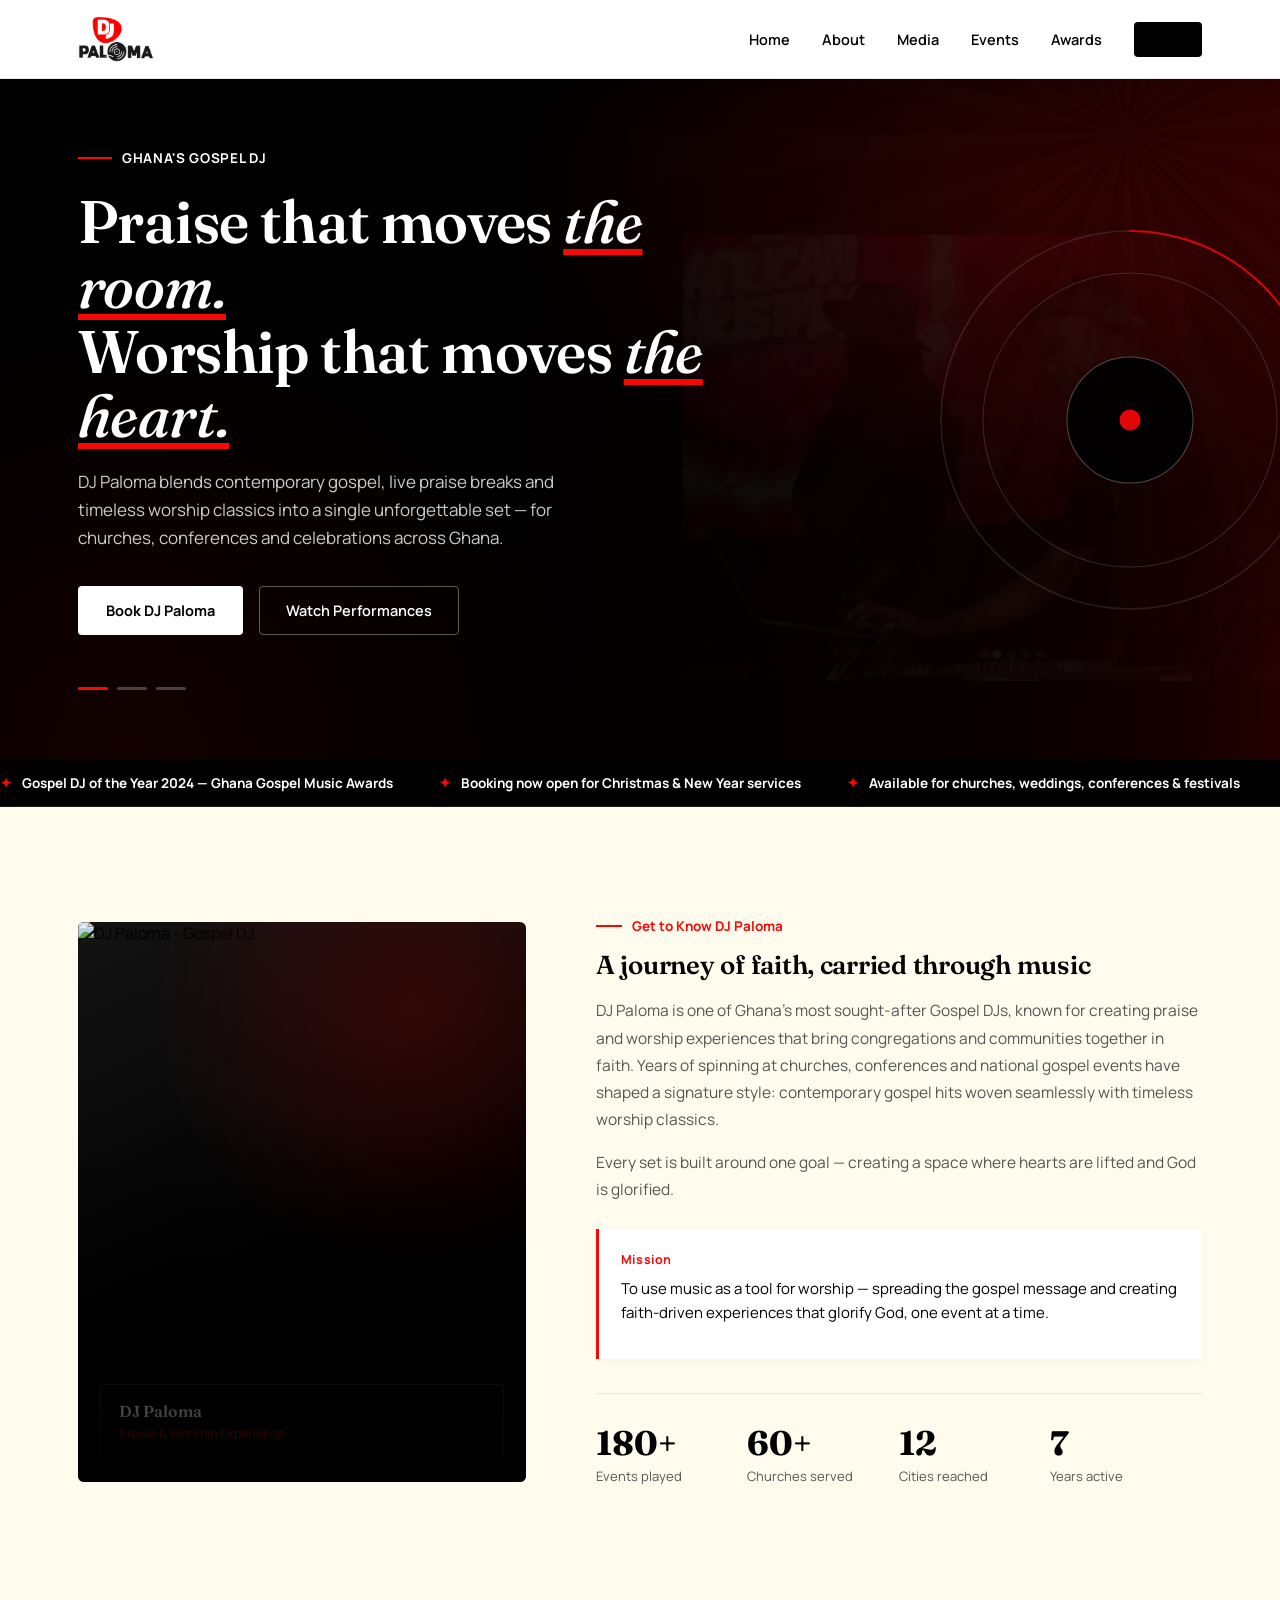
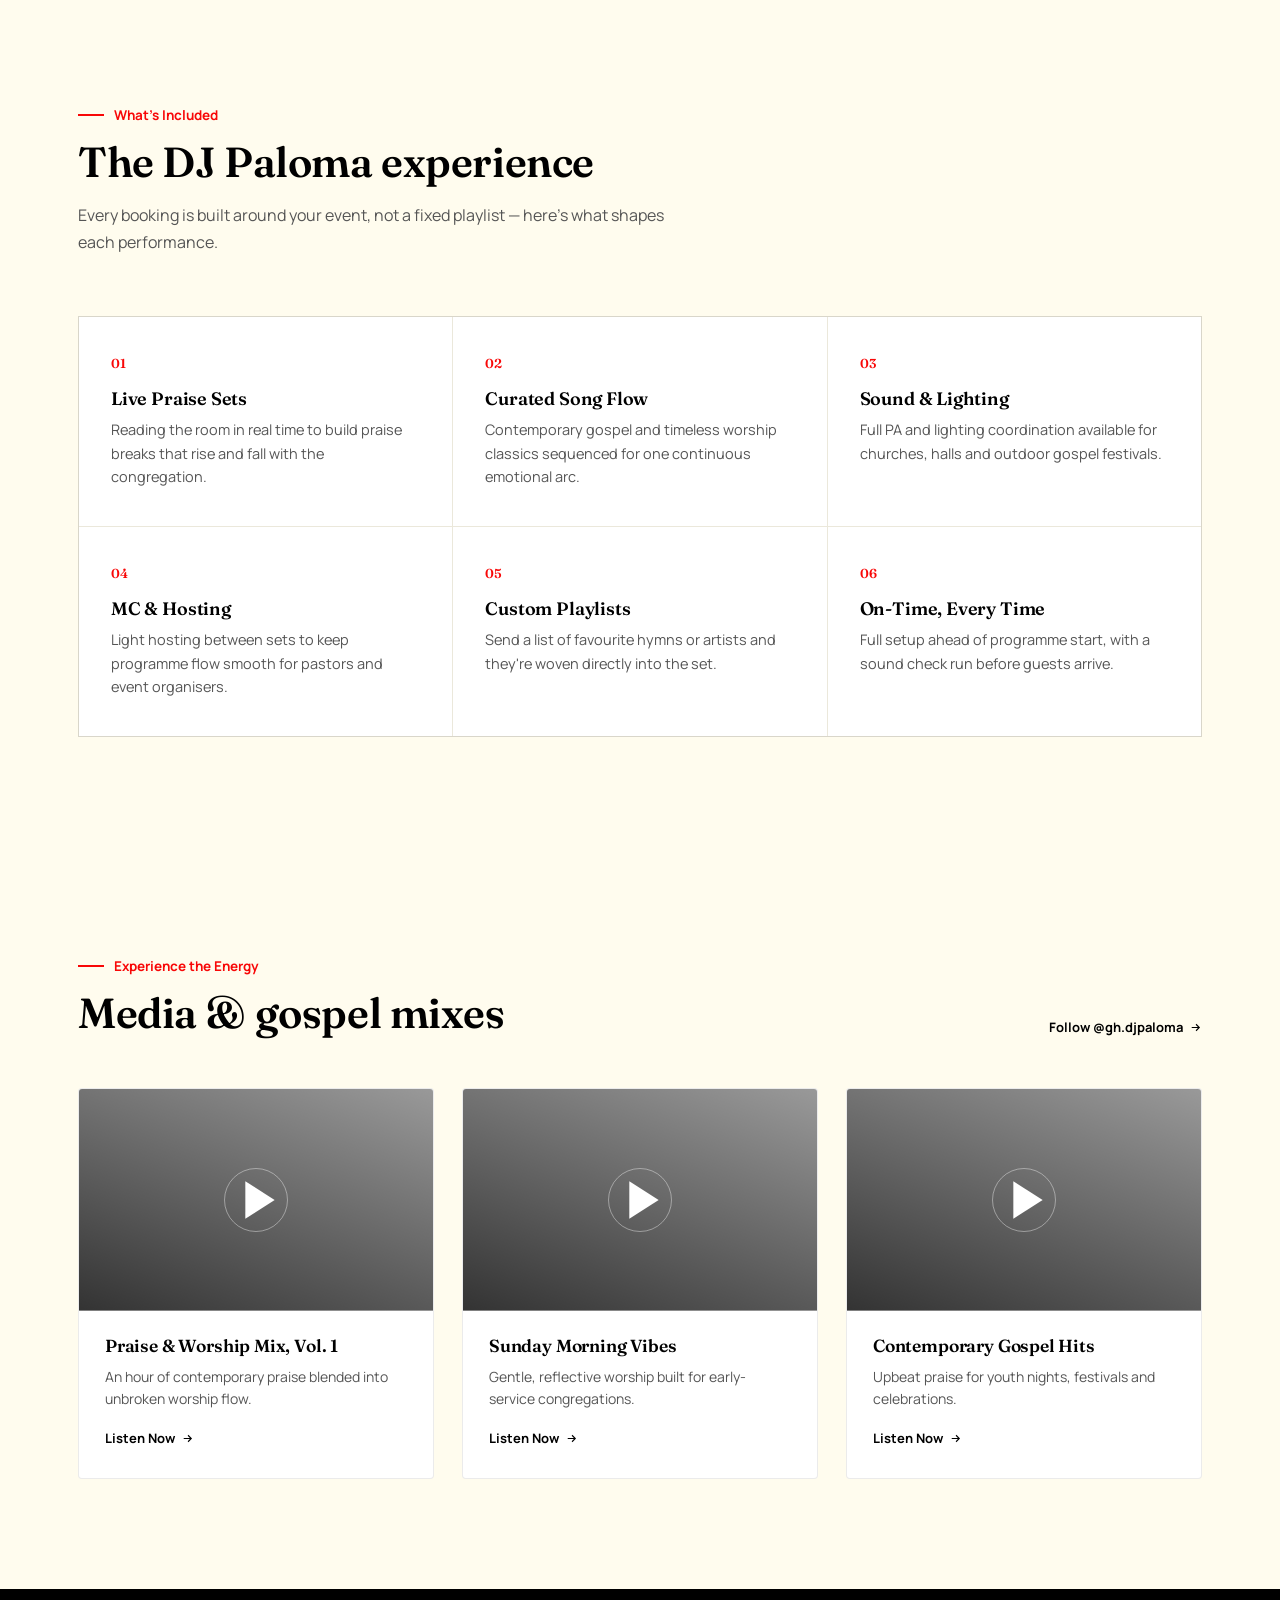
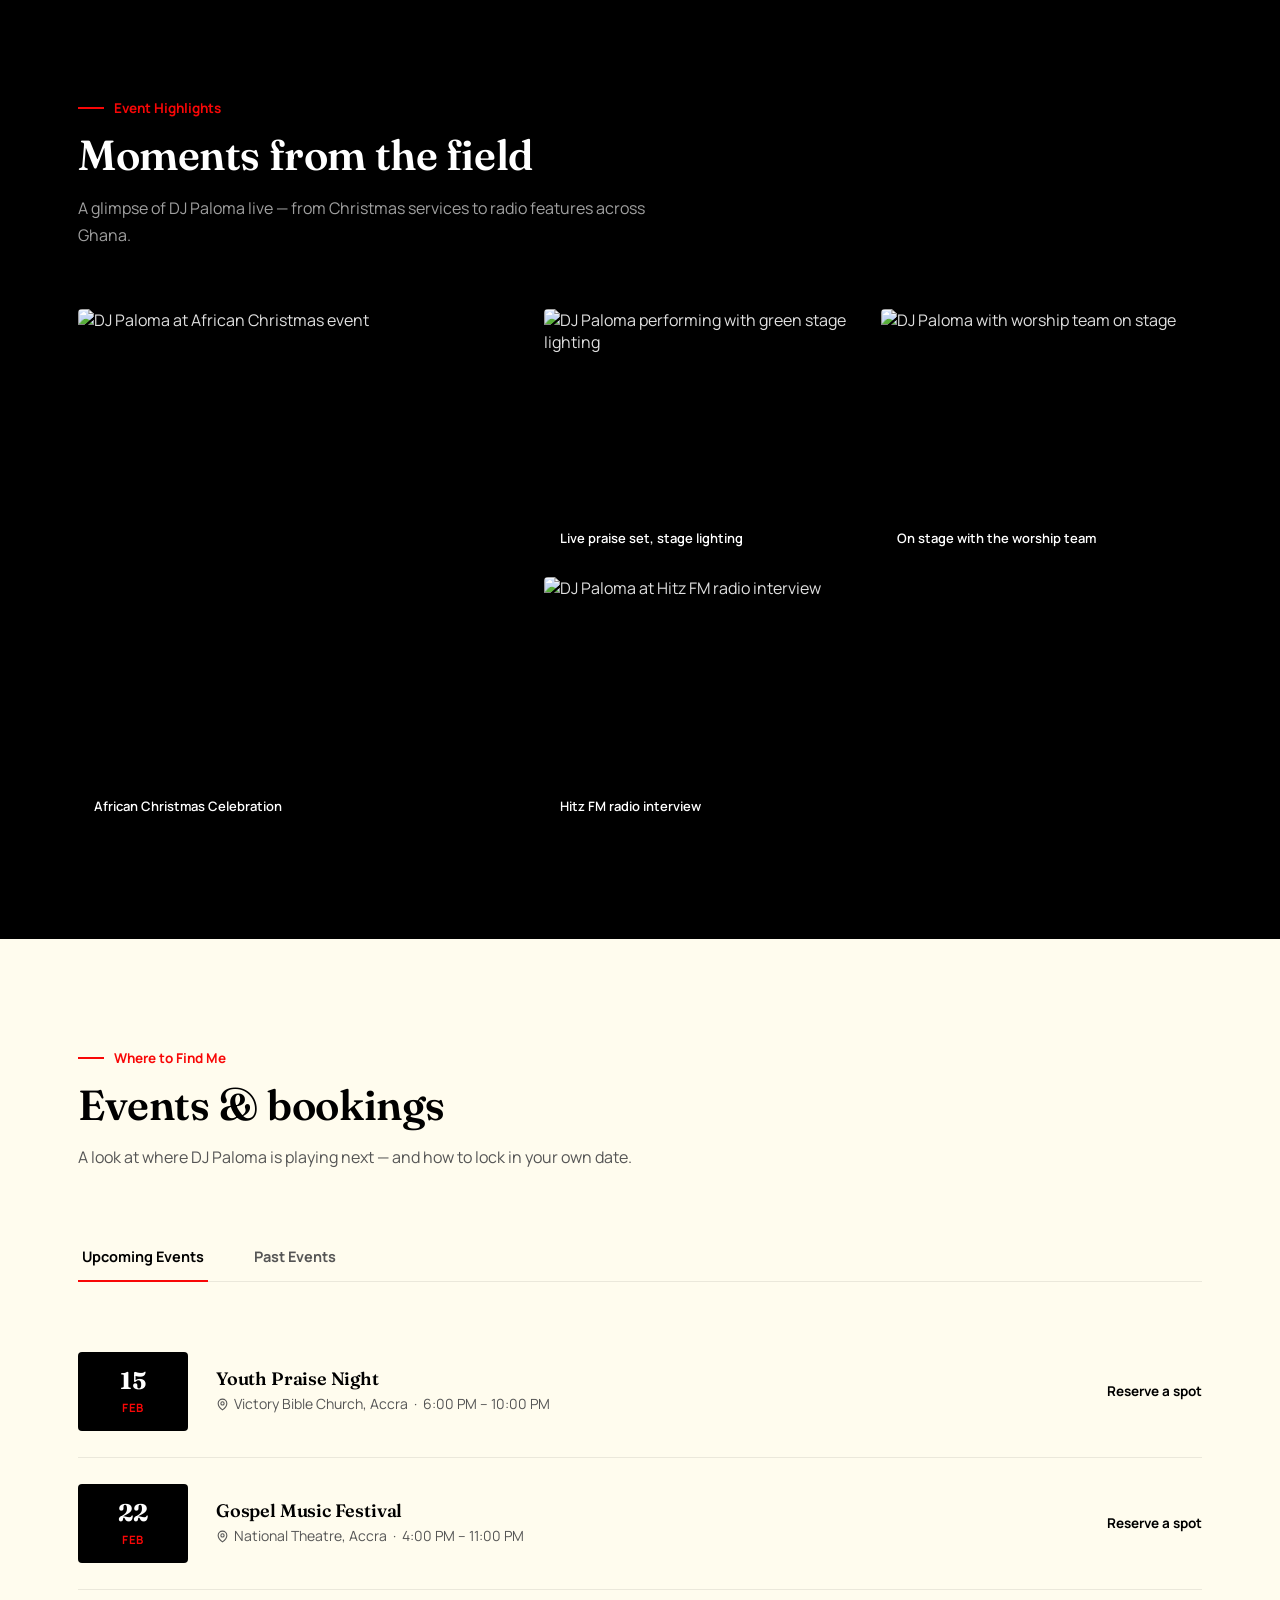
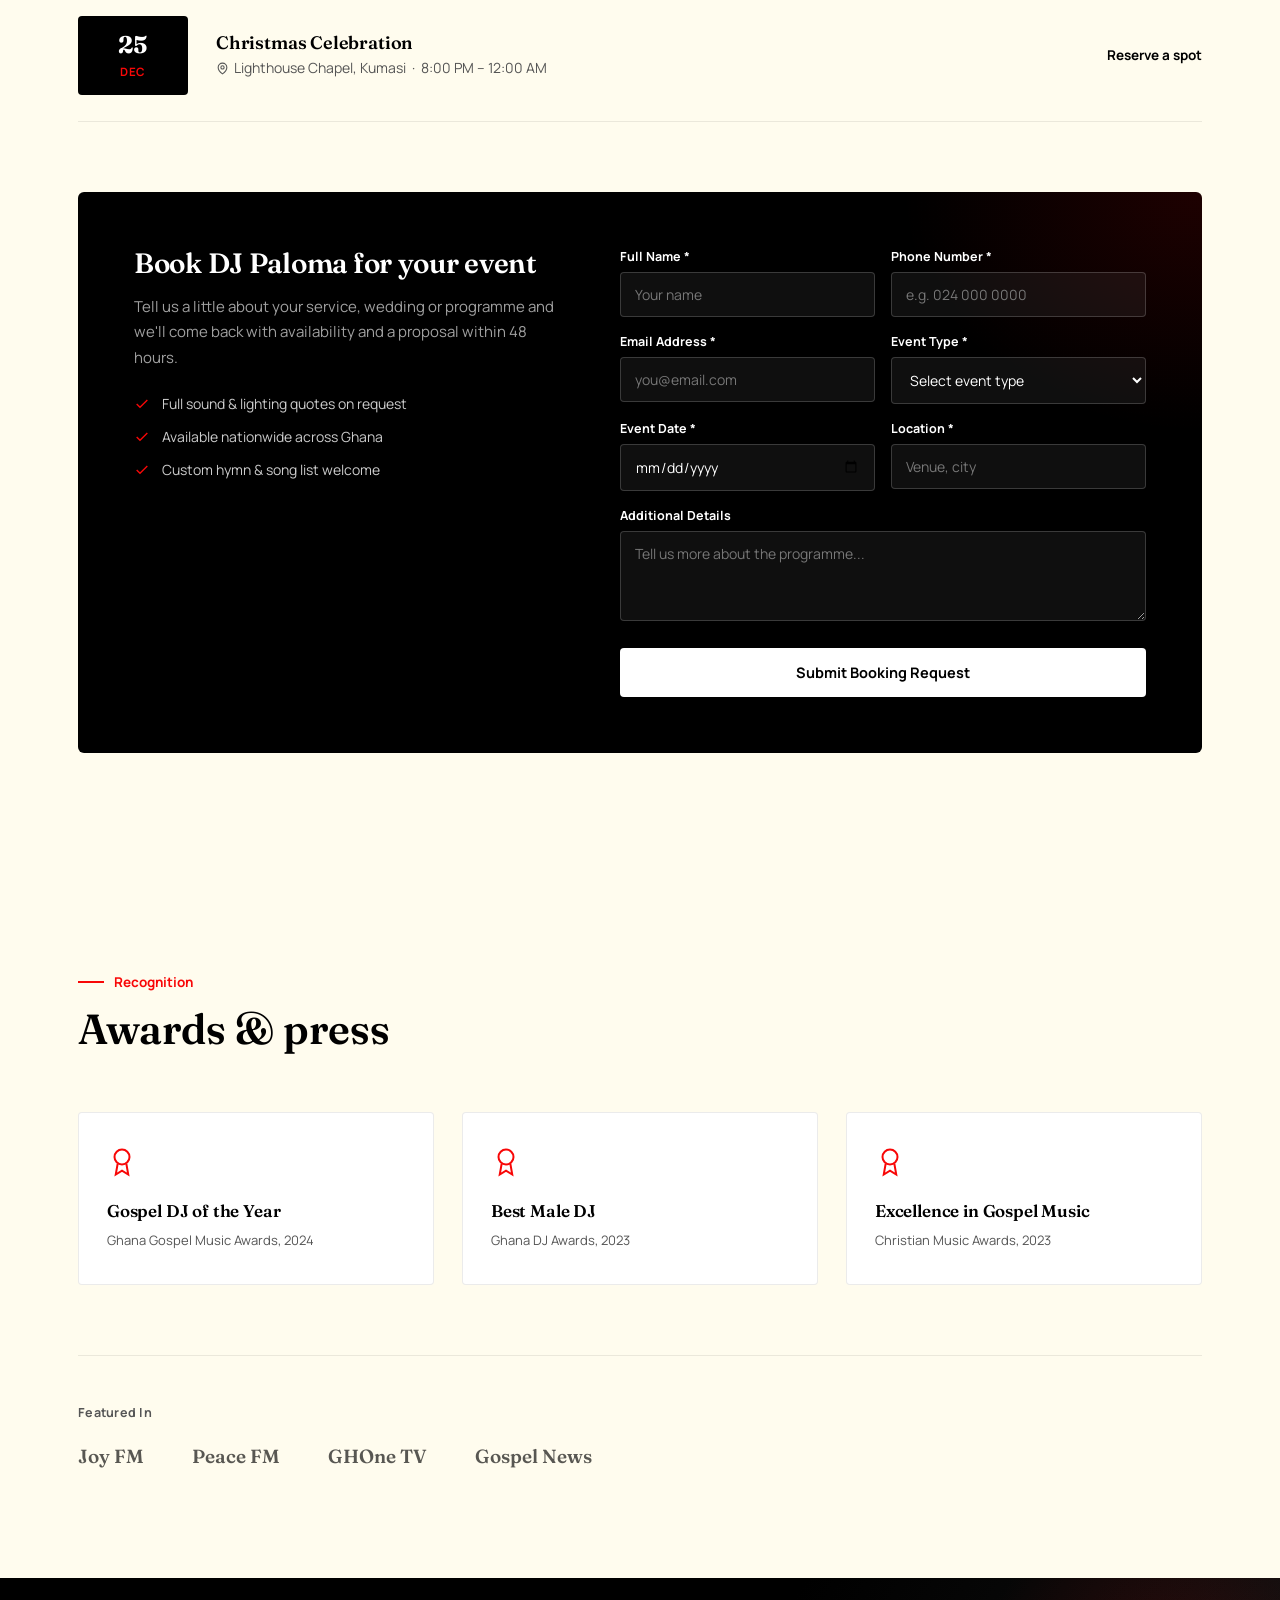
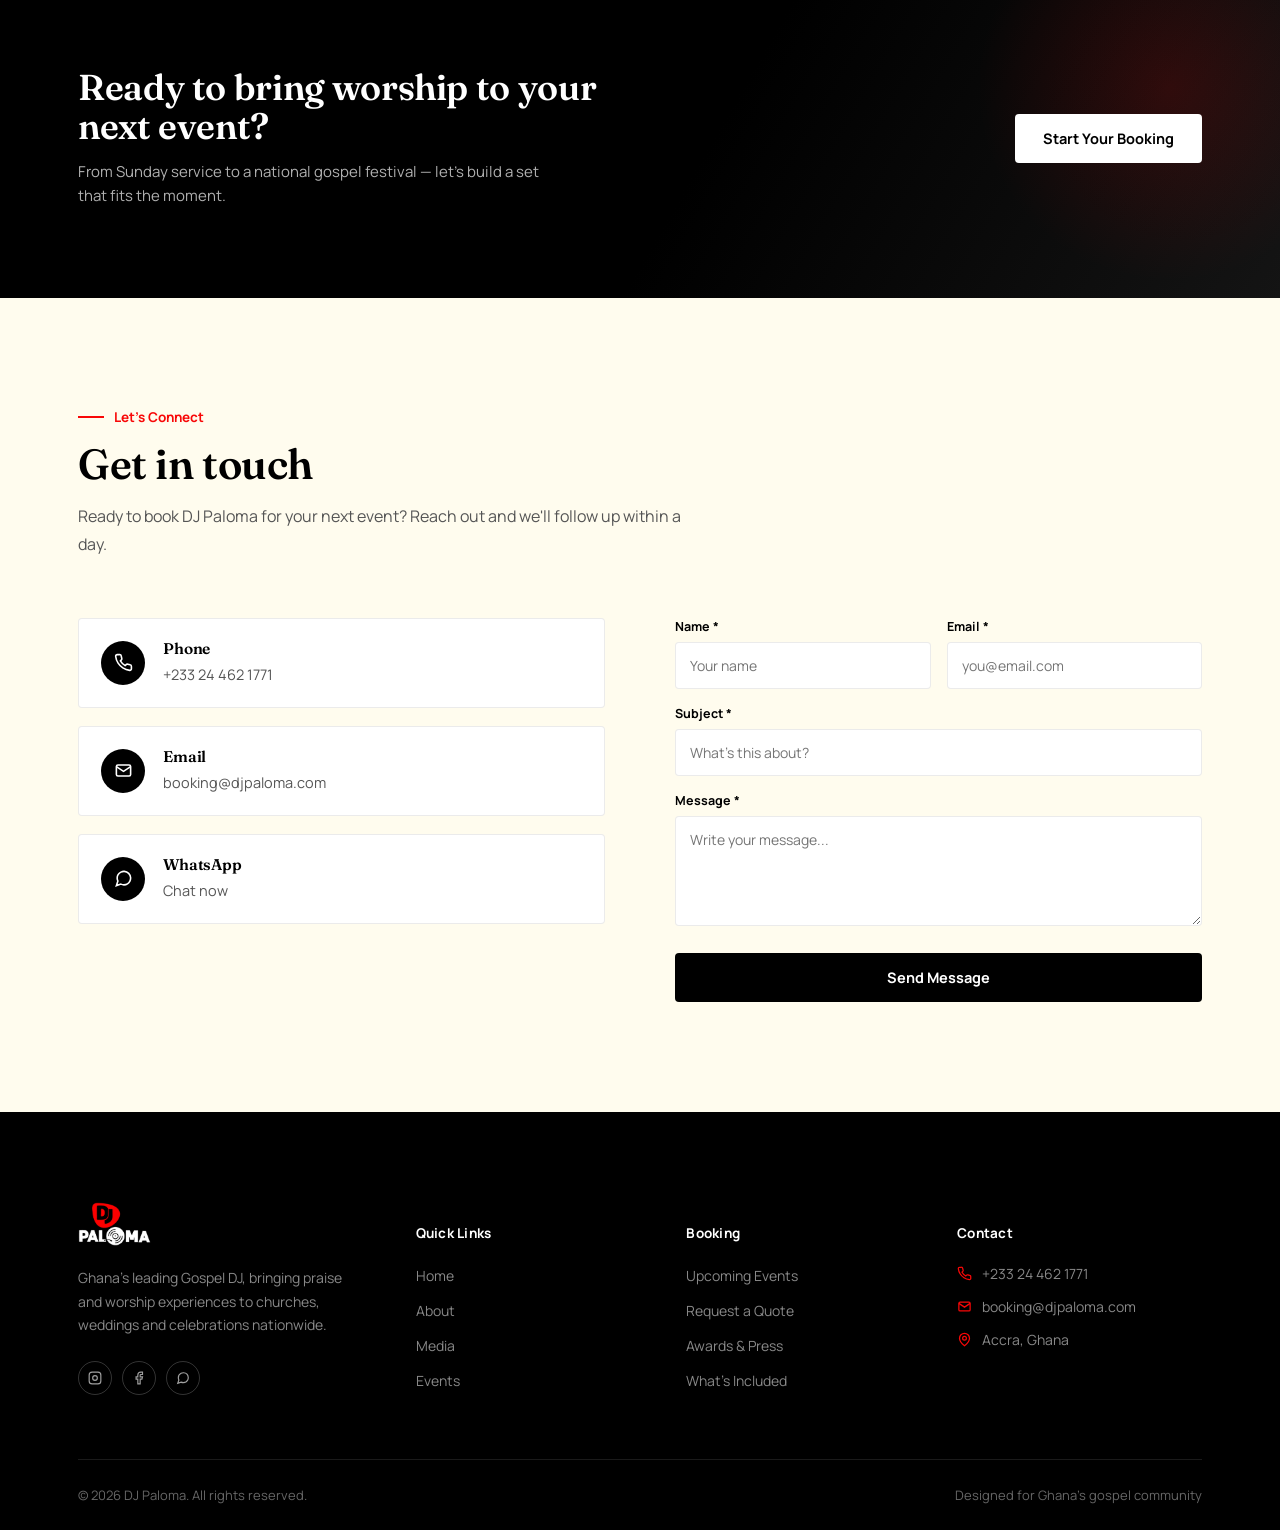
==== djpaloma-redesign_1.html @ 7bede692 "Customize header, logo, brand colors, and remove utility bar" ====
<!DOCTYPE html>
<html lang="en">
<head>
<meta charset="UTF-8">
<meta name="viewport" content="width=device-width, initial-scale=1.0">
<title>DJ Paloma — Ghana's Gospel DJ | Praise &amp; Worship Experience</title>
<meta name="description" content="DJ Paloma is Ghana's leading Gospel DJ, bringing praise and worship experiences to churches, weddings and events nationwide.">
<link rel="preconnect" href="https://fonts.googleapis.com">
<link rel="preconnect" href="https://fonts.gstatic.com" crossorigin>
<link href="https://fonts.googleapis.com/css2?family=Fraunces:ital,opsz,wght@0,9..144,400;0,9..144,500;0,9..144,600;0,9..144,700;1,9..144,500&family=Manrope:wght@400;500;600;700;800&display=swap" rel="stylesheet">
<style>
  :root{
    --ink:#000000;
    --paper:#ffffff;
    --cream:#fffcee;
    --accent:#f80707;
    --accent-hover:#d90505;
    --dark-950:#000000;
    --dark-900:#0a0a0a;
    --dark-800:#141414;
    --dark-700:#1e1e1e;
    --dark-600:#282828;
    --dark-400:#4a4a4a;
    --line:rgba(0,0,0,0.08);
    --line-light:rgba(255,255,255,0.12);
    --muted:#555555;
    --muted-light:#888888;
    --radius:4px;
    --maxw:1180px;
  }
  *{box-sizing:border-box;}
  html{scroll-behavior:smooth;}
  body{
    margin:0;
    font-family:'Manrope',sans-serif;
    color:var(--ink);
    background:var(--cream);
    -webkit-font-smoothing:antialiased;
  }
  h1,h2,h3,h4{
    font-family:'Fraunces',serif;
    margin:0;
    font-weight:600;
    letter-spacing:-0.01em;
    line-height:1.08;
  }
  p{margin:0;}
  a{color:inherit;text-decoration:none;}
  img{max-width:100%;display:block;}
  .wrap{max-width:var(--maxw);margin:0 auto;padding:0 28px;}
  button{font-family:inherit;cursor:pointer;border:none;background:none;}

  /* ---------- nav ---------- */
  header.site{
    position:sticky;top:0;z-index:50;
    background:#ffffff;
    border-bottom:1px solid rgba(0,0,0,0.08);
    box-shadow:0 2px 14px rgba(0,0,0,0.04);
  }
  nav.wrap{
    display:flex;align-items:center;justify-content:space-between;
    height:78px;
  }
  .logo-link{
    display:inline-flex;align-items:center;text-decoration:none;
  }
  .site-logo{
    height:46px;
    width:auto;
    display:block;
  }
  .navlinks{display:flex;align-items:center;gap:32px;}
  .navlinks a{
    color:#000000;font-size:14.5px;font-weight:600;
    position:relative;padding:8px 0;
    transition:color .2s ease;
  }
  .navlinks a::after{
    content:"";position:absolute;left:0;bottom:0;width:0;height:2px;background:var(--accent);
    transition:width .25s ease;
  }
  .navlinks a:hover{color:var(--accent);}
  .navlinks a:hover::after{width:100%;}
  .book-btn{
    background:#000000;color:#ffffff;
    padding:11px 24px;font-weight:700;font-size:14px;border-radius:var(--radius);
    border:none;outline:none;box-shadow:none;
    cursor:pointer;
    transition:background .2s, transform .2s;
  }
  .book-btn::after{display:none !important;}
  .book-btn:hover{background:var(--accent);color:#ffffff;transform:translateY(-1px);}
  .navtoggle{display:none;background:none;color:#000000;cursor:pointer;}

  /* ---------- hero ---------- */
  .hero{
    position:relative;
    background:var(--dark-950);
    overflow:hidden;
    min-height:640px;
    display:flex;align-items:center;
  }
  .hero-photo{
    position:absolute;inset:0;
    background-image:url('Images/background image(hero).jpg');
    background-size:cover;background-position:center 30%;
    opacity:.45;
  }
  .hero::before{
    content:"";position:absolute;inset:0;z-index:1;
    background:
      radial-gradient(ellipse 900px 500px at 82% 18%, rgba(248,7,7,0.14), transparent 60%),
      radial-gradient(ellipse 700px 700px at 10% 100%, rgba(248,7,7,0.08), transparent 65%),
      linear-gradient(100deg, rgba(0,0,0,0.96) 30%, rgba(0,0,0,0.62) 100%);
  }
  .hero-rays{
    position:absolute;inset:0;opacity:.22;z-index:1;
    background-image:repeating-conic-gradient(from 200deg at 88% 8%, rgba(255,255,255,0.06) 0deg 6deg, transparent 6deg 16deg);
    mask-image:radial-gradient(circle at 88% 8%, black, transparent 55%);
  }
  .hero .wrap{position:relative;z-index:2;padding-top:70px;padding-bottom:70px;width:100%;}
  .slide-track{position:relative;min-height:300px;}
  .slide{
    position:absolute;inset:0;opacity:0;visibility:hidden;transform:translateY(14px);
    transition:opacity .6s ease,transform .6s ease;
    max-width:640px;
  }
  .slide.active{opacity:1;visibility:visible;transform:translateY(0);position:relative;}
  .eyebrow-bar{display:flex;align-items:center;gap:10px;margin-bottom:22px;}
  .eyebrow-bar .dash{width:34px;height:2px;background:var(--accent);}
  .eyebrow-bar span{color:#ffffff;font-size:13.5px;font-weight:700;letter-spacing:.05em;text-transform:uppercase;}
  .slide h1{
    font-size:clamp(38px,5.4vw,60px);
    color:#ffffff;
    font-weight:600;
  }
  .slide h1 em{font-style:italic;color:#ffffff;font-weight:500;text-decoration:underline;text-decoration-color:var(--accent);text-underline-offset:6px;}
  .slide p.lede{
    margin-top:20px;color:#cccccc;font-size:17px;line-height:1.65;max-width:480px;
  }
  .hero-ctas{display:flex;gap:16px;margin-top:34px;flex-wrap:wrap;}
  .btn-primary{
    background:#ffffff;color:#000000;padding:15px 28px;font-weight:700;font-size:14.5px;border-radius:var(--radius);border:none;outline:none;
    transition:transform .2s,background .2s,color .2s;
  }
  .btn-primary:hover{background:var(--accent);color:#ffffff;transform:translateY(-2px);}
  .btn-ghost{
    border:1px solid rgba(255,255,255,0.35);color:#ffffff;padding:14px 26px;font-weight:600;font-size:14.5px;border-radius:var(--radius);
    transition:border-color .2s,background .2s;
  }
  .btn-ghost:hover{border-color:var(--accent);background:rgba(248,7,7,0.12);}
  .slide-dots{display:flex;gap:9px;margin-top:52px;}
  .slide-dots button{width:30px;height:3px;background:rgba(255,255,255,0.25);border-radius:2px;transition:background .2s;}
  .slide-dots button.active{background:var(--accent);}
  .hero-disc{
    position:absolute;right:-60px;top:50%;transform:translateY(-50%);
    width:420px;height:420px;opacity:.9;z-index:1;
  }
  .hero .wrap{z-index:2;}
  @media(max-width:880px){.hero-disc{display:none;}}

  /* ---------- ticker ---------- */
  .ticker-band{
    background:var(--dark-950);color:#ffffff;
    overflow:hidden;white-space:nowrap;
    border-bottom:1px solid rgba(255,255,255,0.1);
  }
  .ticker-inner{display:inline-flex;animation:scroll 26s linear infinite;padding:14px 0;}
  .ticker-inner span{font-size:13.5px;font-weight:700;margin-right:46px;display:inline-flex;align-items:center;gap:10px;}
  .ticker-inner span::before{content:"✦";color:var(--accent);}
  @keyframes scroll{from{transform:translateX(0);}to{transform:translateX(-50%);}}

  /* ---------- section shells ---------- */
  section{padding:110px 0;}
  .section-head{max-width:620px;margin-bottom:60px;}
  .kicker{color:var(--accent);font-weight:700;font-size:13.5px;display:flex;align-items:center;gap:10px;margin-bottom:16px;}
  .kicker .dash{width:26px;height:2px;background:var(--accent);}
  .section-head h2{font-size:clamp(30px,3.4vw,42px);color:var(--ink);}
  .section-head p{margin-top:16px;color:var(--muted);font-size:16px;line-height:1.7;}
  .bg-cream{background:var(--cream);}
  .bg-violet{background:var(--dark-950);color:#e0e0e0;}
  .bg-violet .section-head h2{color:#ffffff;}
  .bg-violet .section-head p{color:#a0a0a0;}

  /* ---------- about ---------- */
  .about-grid{display:grid;grid-template-columns:.85fr 1.15fr;gap:70px;align-items:center;}
  .portrait-frame{
    position:relative;aspect-ratio:4/5;border-radius:6px;overflow:hidden;
    background:linear-gradient(155deg,var(--dark-800),var(--dark-950) 60%);
    display:flex;align-items:flex-end;justify-content:center;
  }
  .portrait-frame img{
    position:absolute;inset:0;width:100%;height:100%;object-fit:cover;object-position:center 20%;
  }
  .portrait-frame::before{
    content:"";position:absolute;inset:0;z-index:1;
    background:
      radial-gradient(circle at 75% 15%, rgba(248,7,7,0.18), transparent 45%),
      linear-gradient(180deg, rgba(0,0,0,0.05) 40%, rgba(0,0,0,0.92) 100%);
  }
  .portrait-frame svg{width:62%;position:relative;z-index:1;}
  .portrait-tag{
    position:absolute;bottom:22px;left:22px;right:22px;
    background:rgba(0,0,0,0.8);backdrop-filter:blur(6px);
    border:1px solid rgba(255,255,255,0.15);
    padding:16px 18px;border-radius:4px;color:#ffffff;
  }
  .portrait-tag strong{display:block;font-family:'Fraunces',serif;font-size:16px;font-weight:600;}
  .portrait-tag span{font-size:12.5px;color:var(--accent);}
  .about-copy h3{font-size:26px;margin-bottom:18px;color:var(--ink);}
  .about-copy p{color:var(--muted);font-size:15.5px;line-height:1.75;margin-bottom:16px;}
  .mission-box{
    border-left:3px solid var(--accent);
    padding:18px 22px;background:var(--paper);
    margin:26px 0 34px;
    box-shadow:0 2px 10px rgba(0,0,0,0.03);
  }
  .mission-box span{color:var(--accent);font-weight:700;font-size:12.5px;letter-spacing:.02em;}
  .mission-box p{color:var(--ink);font-size:15px;margin-top:8px;line-height:1.6;}
  .stat-row{display:flex;gap:0;border-top:1px solid var(--line);padding-top:28px;}
  .stat{flex:1;padding-right:24px;}
  .stat strong{font-family:'Fraunces',serif;font-size:34px;color:var(--ink);display:block;}
  .stat span{font-size:13px;color:var(--muted);}

  /* ---------- feature grid ---------- */
  .feature-grid{display:grid;grid-template-columns:repeat(3,1fr);gap:1px;background:var(--line);border:1px solid var(--line);}
  .feature-card{background:var(--paper);padding:38px 32px;transition:background .2s;}
  .feature-card:hover{background:var(--cream);}
  .feature-num{font-family:'Fraunces',serif;font-size:13px;color:var(--accent);font-weight:600;margin-bottom:18px;display:block;}
  .feature-card h4{font-size:18px;margin-bottom:10px;color:var(--ink);}
  .feature-card p{font-size:14.5px;color:var(--muted);line-height:1.6;}

  /* ---------- why band (3 image cards) ---------- */
  .why-head{display:flex;justify-content:space-between;align-items:flex-end;margin-bottom:52px;flex-wrap:wrap;gap:20px;}
  .why-grid{display:grid;grid-template-columns:repeat(3,1fr);gap:28px;}
  .why-card{background:var(--paper);border:1px solid var(--line);border-radius:4px;overflow:hidden;}
  .why-media{
    aspect-ratio:16/10;position:relative;display:flex;align-items:center;justify-content:center;
    background:linear-gradient(135deg,var(--dark-800),var(--dark-950));
    background-size:cover;background-position:center;
  }
  .why-media::before{
    content:"";position:absolute;inset:0;
    background:linear-gradient(200deg, rgba(0,0,0,0.35), rgba(0,0,0,0.75));
  }
  .why-media.alt1{background-image:linear-gradient(200deg, rgba(0,0,0,0.4), rgba(0,0,0,0.8)),url('https://gh-djpaloma.vercel.app/images/gallery-3.jpg');}
  .why-media.alt1::before{content:none;}
  .why-media.alt2{background-image:linear-gradient(200deg, rgba(0,0,0,0.4), rgba(0,0,0,0.8)),url('https://gh-djpaloma.vercel.app/images/gallery-4.jpg');}
  .why-media.alt2::before{content:none;}
  .why-media.main-photo{background-image:linear-gradient(200deg, rgba(0,0,0,0.4), rgba(0,0,0,0.8)),url('https://gh-djpaloma.vercel.app/images/gallery-1.jpg');}
  .why-media.main-photo::before{content:none;}
  .why-media svg{width:64px;height:64px;color:#ffffff;position:relative;z-index:1;transition:transform .2s, color .2s;}
  .why-card:hover .why-media svg{color:var(--accent);transform:scale(1.08);}
  .play-ring{
    position:absolute;width:64px;height:64px;border-radius:50%;border:1.5px solid rgba(255,255,255,0.4);
    z-index:1;transition:border-color .2s;
  }
  .why-card:hover .play-ring{border-color:var(--accent);}
  .why-body{padding:26px 26px 30px;}
  .why-body h4{font-size:17.5px;margin-bottom:10px;}
  .why-body p{font-size:14px;color:var(--muted);line-height:1.6;margin-bottom:16px;}
  .why-link{font-size:13px;font-weight:700;color:var(--ink);display:inline-flex;align-items:center;gap:6px;transition:color .2s;}
  .why-link:hover{color:var(--accent);}
  .why-link svg{width:13px;height:13px;}

  /* ---------- highlights gallery ---------- */
  .highlights-grid{display:grid;grid-template-columns:1.4fr 1fr 1fr;grid-template-rows:1fr 1fr;gap:16px;height:520px;}
  .highlights-grid a{position:relative;border-radius:4px;overflow:hidden;display:block;}
  .highlights-grid a:first-child{grid-row:1/3;}
  .highlights-grid img{width:100%;height:100%;object-fit:cover;transition:transform .5s ease;}
  .highlights-grid a:hover img{transform:scale(1.06);}
  .highlights-grid a::after{
    content:"";position:absolute;inset:0;
    background:linear-gradient(0deg, rgba(0,0,0,0.75) 0%, transparent 45%);
  }
  .highlights-caption{position:absolute;left:16px;bottom:14px;right:16px;z-index:1;color:#fff;font-size:13px;font-weight:600;}
  @media(max-width:760px){.highlights-grid{grid-template-columns:1fr 1fr;grid-template-rows:repeat(3,180px);height:auto;}.highlights-grid a:first-child{grid-row:auto;grid-column:1/3;}}

  /* ---------- events ---------- */
  .events-tabs{display:flex;gap:8px;margin-bottom:44px;border-bottom:1px solid var(--line);}
  .tab-btn{padding:14px 4px;margin-right:34px;font-size:14.5px;font-weight:700;color:var(--muted);border-bottom:2px solid transparent;position:relative;top:1px;cursor:pointer;}
  .tab-btn.active{color:var(--ink);border-color:var(--accent);}
  .event-list{display:flex;flex-direction:column;}
  .event-row{
    display:grid;grid-template-columns:110px 1fr auto;gap:28px;align-items:center;
    padding:26px 0;border-bottom:1px solid var(--line);
  }
  .event-date{
    text-align:center;background:var(--dark-950);color:#fff;border-radius:4px;padding:14px 8px;
  }
  .event-date strong{display:block;font-family:'Fraunces',serif;font-size:24px;color:#ffffff;}
  .event-date span{font-size:11.5px;color:var(--accent);letter-spacing:.03em;font-weight:700;}
  .event-info h4{font-size:18px;margin-bottom:6px;}
  .event-info p{font-size:14px;color:var(--muted);}
  .event-info p svg{width:13px;height:13px;margin-right:5px;vertical-align:-2px;}
  .event-cta{color:var(--ink);font-weight:700;font-size:13.5px;white-space:nowrap;transition:color .2s;}
  .event-cta:hover{color:var(--accent);}

  /* ---------- booking form ---------- */
  .booking-panel{
    margin-top:70px;background:var(--dark-950);border-radius:6px;padding:56px;
    display:grid;grid-template-columns:.9fr 1.1fr;gap:56px;color:#e0e0e0;position:relative;overflow:hidden;
  }
  .booking-panel::before{content:"";position:absolute;inset:0;background:radial-gradient(ellipse 500px 400px at 100% 0%, rgba(248,7,7,0.12), transparent 60%);}
  .booking-copy{position:relative;z-index:1;}
  .booking-copy h3{font-size:28px;color:#ffffff;margin-bottom:16px;}
  .booking-copy p{color:#a0a0a0;font-size:15px;line-height:1.7;margin-bottom:24px;}
  .booking-points{list-style:none;padding:0;margin:0;display:flex;flex-direction:column;gap:14px;}
  .booking-points li{display:flex;gap:12px;font-size:14px;color:#cccccc;align-items:flex-start;}
  .booking-points svg{width:16px;height:16px;color:var(--accent);flex-shrink:0;margin-top:2px;}
  form.booking-form{position:relative;z-index:1;display:grid;grid-template-columns:1fr 1fr;gap:16px;}
  form.booking-form .full{grid-column:1/-1;}
  .field label{display:block;font-size:12.5px;color:#ffffff;font-weight:700;margin-bottom:7px;}
  .field input,.field select,.field textarea{
    width:100%;background:rgba(255,255,255,0.06);border:1px solid rgba(255,255,255,0.18);
    color:#fff;padding:12px 14px;border-radius:4px;font-family:inherit;font-size:14px;
  }
  .field input:focus,.field select:focus,.field textarea:focus{outline:none;border-color:var(--accent);}
  .field input::placeholder,.field textarea::placeholder{color:#777777;}
  .field textarea{resize:vertical;min-height:90px;}
  .submit-btn{
    background:#ffffff;color:#000000;padding:15px 0;font-weight:700;font-size:14.5px;border-radius:4px;
    border:none;outline:none;grid-column:1/-1;margin-top:6px;transition:background .2s, color .2s;cursor:pointer;
  }
  .submit-btn:hover{background:var(--accent);color:#ffffff;}

  /* ---------- awards ---------- */
  .awards-grid{display:grid;grid-template-columns:repeat(3,1fr);gap:28px;margin-bottom:70px;}
  .award-card{
    background:var(--paper);border:1px solid var(--line);padding:34px 28px;text-align:left;border-radius:4px;position:relative;
  }
  .award-card svg{width:30px;height:30px;color:var(--accent);margin-bottom:20px;}
  .award-card h4{font-size:17px;margin-bottom:8px;}
  .award-card span{font-size:13px;color:var(--muted);}
  .press-strip{border-top:1px solid var(--line);padding-top:44px;}
  .press-strip span.label{font-size:12.5px;color:var(--muted);font-weight:700;letter-spacing:.02em;}
  .press-logos{display:flex;gap:48px;margin-top:22px;flex-wrap:wrap;align-items:center;}
  .press-logos span{font-family:'Fraunces',serif;font-size:19px;color:var(--ink);opacity:.65;font-weight:600;}

  /* ---------- CTA banner ---------- */
  .cta-band{
    background:linear-gradient(120deg,var(--dark-950) 55%,var(--dark-800));
    color:#fff;padding:90px 0;position:relative;overflow:hidden;
  }
  .cta-band::after{
    content:"";position:absolute;right:-100px;top:-100px;width:420px;height:420px;border-radius:50%;
    background:radial-gradient(circle,rgba(248,7,7,0.15),transparent 65%);
  }
  .cta-inner{position:relative;z-index:1;display:flex;justify-content:space-between;align-items:center;gap:40px;flex-wrap:wrap;}
  .cta-inner h2{font-size:clamp(26px,3.2vw,36px);max-width:520px;color:#ffffff;}
  .cta-inner p{color:#b0b0b0;margin-top:14px;max-width:480px;font-size:15px;line-height:1.6;}

  /* ---------- contact ---------- */
  .contact-grid{display:grid;grid-template-columns:1fr 1fr;gap:70px;}
  .contact-cards{display:flex;flex-direction:column;gap:18px;}
  .contact-card{
    background:var(--paper);display:flex;gap:18px;align-items:flex-start;padding:22px;border:1px solid var(--line);border-radius:4px;
  }
  .contact-card .icon-box{
    width:44px;height:44px;border-radius:50%;background:var(--dark-950);display:flex;align-items:center;justify-content:center;flex-shrink:0;
    transition:background .2s;
  }
  .contact-card:hover .icon-box{background:var(--accent);}
  .contact-card .icon-box svg{width:19px;height:19px;color:#ffffff;}
  .contact-card h4{font-size:15.5px;margin-bottom:5px;}
  .contact-card p,.contact-card a{font-size:14.5px;color:var(--muted);}
  .contact-form{display:flex;flex-direction:column;gap:16px;}
  .contact-form .row2{display:grid;grid-template-columns:1fr 1fr;gap:16px;}
  .contact-form label{font-size:12.5px;font-weight:700;color:var(--ink);margin-bottom:7px;display:block;}
  .contact-form input,.contact-form textarea{
    width:100%;border:1px solid var(--line);padding:13px 14px;border-radius:4px;font-family:inherit;font-size:14px;background:var(--paper);
  }
  .contact-form input:focus,.contact-form textarea:focus{outline:none;border-color:var(--accent);}
  .contact-form textarea{min-height:110px;resize:vertical;}
  .contact-form .submit-btn{background:var(--dark-950);color:#fff;border:none;cursor:pointer;transition:background .2s;}
  .contact-form .submit-btn:hover{background:var(--accent);}

  /* ---------- footer ---------- */
  footer{background:var(--dark-950);color:#a0a0a0;padding-top:90px;}
  .footer-top{
    display:grid;grid-template-columns:1.3fr 1fr 1fr 1.1fr;gap:48px;padding-bottom:64px;border-bottom:1px solid rgba(255,255,255,0.1);
  }
  .footer-brand .footer-logo{margin-bottom:20px;height:44px;width:auto;display:block;}
  .footer-brand p{font-size:14px;line-height:1.7;color:#888888;max-width:280px;}
  .footer-socials{display:flex;gap:10px;margin-top:24px;}
  .footer-socials a{width:34px;height:34px;border-radius:50%;border:1px solid rgba(255,255,255,0.2);display:flex;align-items:center;justify-content:center;transition:border-color .2s,background .2s;}
  .footer-socials a:hover{border-color:var(--accent);background:rgba(248,7,7,0.15);}
  .footer-socials svg{width:14px;height:14px;}
  footer h5{font-family:'Manrope',sans-serif;color:#fff;font-size:13.5px;font-weight:700;letter-spacing:.02em;margin-bottom:22px;}
  .footer-col ul{list-style:none;padding:0;margin:0;display:flex;flex-direction:column;gap:13px;}
  .footer-col a{font-size:14px;color:#888888;transition:color .2s;}
  .footer-col a:hover{color:var(--accent);}
  .footer-col .contact-line{display:flex;gap:10px;align-items:flex-start;font-size:14px;color:#888888;margin-bottom:14px;}
  .footer-col .contact-line svg{width:15px;height:15px;color:var(--accent);margin-top:2px;flex-shrink:0;}
  .footer-bottom{
    display:flex;justify-content:space-between;align-items:center;padding:26px 0;font-size:13px;color:#666666;flex-wrap:wrap;gap:12px;
  }
  .back-top{
    position:fixed;bottom:28px;right:28px;width:46px;height:46px;border-radius:50%;background:#000000;
    display:flex;align-items:center;justify-content:center;box-shadow:0 8px 22px rgba(0,0,0,0.25);
    opacity:0;visibility:hidden;transform:translateY(10px);transition:all .3s;z-index:60;
  }
  .back-top.show{opacity:1;visibility:visible;transform:translateY(0);}
  .back-top:hover{background:var(--accent);}
  .back-top svg{width:18px;height:18px;color:#ffffff;}

  /* ---------- responsive ---------- */
  @media(max-width:980px){
    .about-grid,.contact-grid{grid-template-columns:1fr;gap:44px;}
    .feature-grid,.why-grid,.awards-grid{grid-template-columns:1fr 1fr;}
    .footer-top{grid-template-columns:1fr 1fr;}
    .booking-panel{grid-template-columns:1fr;padding:36px;}
  }
  @media(max-width:760px){
    .navlinks{
      position:fixed;top:78px;left:0;right:0;
      background:#ffffff;
      flex-direction:column;align-items:flex-start;
      padding:22px 28px 30px;gap:18px;
      transform:translateY(-140%);
      transition:transform .3s ease;
      border-bottom:1px solid rgba(0,0,0,0.08);
      box-shadow:0 12px 28px rgba(0,0,0,0.1);
    }
    .navlinks.open{transform:translateY(0);}
    .navlinks a{color:#000000;font-size:16px;}
    .navlinks a:hover{color:var(--accent);}
    .navtoggle{display:block;}
    .feature-grid,.why-grid,.awards-grid{grid-template-columns:1fr;}
    .footer-top{grid-template-columns:1fr;}
    .event-row{grid-template-columns:70px 1fr;}
    .event-cta{grid-column:1/-1;}
    form.booking-form,.contact-form .row2{grid-template-columns:1fr;}
    .stat-row{flex-wrap:wrap;gap:20px;}
    .stat{flex:0 0 45%;}
    .why-head{align-items:flex-start;}
  }
</style>
</head>
<body>

<!-- ================= NAV ================= -->
<header class="site">
  <nav class="wrap">
    <a href="#home" class="logo-link">
      <img src="Images/logo.png.png" alt="DJ Paloma" class="site-logo">
    </a>
    <div class="navlinks" id="navlinks">
      <a href="#home">Home</a>
      <a href="#about">About</a>
      <a href="#media">Media</a>
      <a href="#events">Events</a>
      <a href="#awards">Awards</a>
      <a href="#contact" class="book-btn">Book Now</a>
    </div>
    <button class="navtoggle" id="navtoggle" aria-label="Toggle menu">
      <svg viewBox="0 0 24 24" fill="none" stroke="currentColor" stroke-width="2" width="26" height="26"><path d="M4 6h16M4 12h16M4 18h16"/></svg>
    </button>
  </nav>
</header>

<!-- ================= HERO ================= -->
<section class="hero" id="home" style="padding:0;">
  <div class="hero-photo"></div>
  <div class="hero-rays"></div>
  <svg class="hero-disc" viewBox="0 0 400 400" fill="none">
    <circle cx="200" cy="200" r="180" stroke="#ffffff" stroke-opacity="0.12" stroke-width="1.5"/>
    <circle cx="200" cy="200" r="140" stroke="#ffffff" stroke-opacity="0.16" stroke-width="1"/>
    <circle cx="200" cy="200" r="60" fill="#000000" stroke="#ffffff" stroke-opacity="0.3"/>
    <circle cx="200" cy="200" r="10" fill="#f80707"/>
    <path d="M200 20 A180 180 0 0 1 380 200" stroke="#f80707" stroke-width="2" stroke-linecap="round" stroke-opacity="0.85"/>
  </svg>
  <div class="wrap">
    <div class="slide-track">
      <div class="slide active" data-slide="0">
        <div class="eyebrow-bar"><span class="dash"></span><span>Ghana's Gospel DJ</span></div>
        <h1>Praise that moves <em>the room.</em><br>Worship that moves <em>the heart.</em></h1>
        <p class="lede">DJ Paloma blends contemporary gospel, live praise breaks and timeless worship classics into a single unforgettable set — for churches, conferences and celebrations across Ghana.</p>
        <div class="hero-ctas">
          <a href="#contact" class="btn-primary">Book DJ Paloma</a>
          <a href="#media" class="btn-ghost">Watch Performances</a>
        </div>
      </div>
      <div class="slide" data-slide="1">
        <div class="eyebrow-bar"><span class="dash"></span><span>For Churches &amp; Conferences</span></div>
        <h1>Built for the <em>altar,</em><br>ready for <em>any stage.</em></h1>
        <p class="lede">From Sunday morning services to national gospel festivals, every set is curated for the moment — reading the room and leading it straight into worship.</p>
        <div class="hero-ctas">
          <a href="#experience" class="btn-primary">See the Experience</a>
          <a href="#events" class="btn-ghost">Upcoming Events</a>
        </div>
      </div>
      <div class="slide" data-slide="2">
        <div class="eyebrow-bar"><span class="dash"></span><span>Weddings &amp; Celebrations</span></div>
        <h1>Your big day, <em>held</em><br>in good sound.</h1>
        <p class="lede">A gospel foundation with room to celebrate — DJ Paloma keeps weddings and family celebrations joyful, faith-filled, and beautifully paced.</p>
        <div class="hero-ctas">
          <a href="#contact" class="btn-primary">Check Availability</a>
          <a href="#awards" class="btn-ghost">Awards &amp; Press</a>
        </div>
      </div>
    </div>
    <div class="slide-dots" id="slideDots">
      <button class="active" data-dot="0"></button>
      <button data-dot="1"></button>
      <button data-dot="2"></button>
    </div>
  </div>
</section>

<!-- ================= TICKER ================= -->
<div class="ticker-band">
  <div class="ticker-inner" id="tickerInner">
    <span>Gospel DJ of the Year 2024 — Ghana Gospel Music Awards</span>
    <span>Booking now open for Christmas &amp; New Year services</span>
    <span>Available for churches, weddings, conferences &amp; festivals</span>
    <span>Follow @gh.djpaloma for weekly praise mixes</span>
  </div>
</div>

<!-- ================= ABOUT ================= -->
<section id="about">
  <div class="wrap">
    <div class="about-grid">
      <div class="portrait-frame">
        <img src="https://gh-djpaloma.vercel.app/images/dj-paloma-portrait.jpg" alt="DJ Paloma - Gospel DJ">
        <div class="portrait-tag">
          <strong>DJ Paloma</strong>
          <span>Praise &amp; Worship Experience</span>
        </div>
      </div>
      <div class="about-copy">
        <div class="kicker"><span class="dash"></span>Get to Know DJ Paloma</div>
        <h3>A journey of faith, carried through music</h3>
        <p>DJ Paloma is one of Ghana's most sought-after Gospel DJs, known for creating praise and worship experiences that bring congregations and communities together in faith. Years of spinning at churches, conferences and national gospel events have shaped a signature style: contemporary gospel hits woven seamlessly with timeless worship classics.</p>
        <p>Every set is built around one goal — creating a space where hearts are lifted and God is glorified.</p>
        <div class="mission-box">
          <span>Mission</span>
          <p>To use music as a tool for worship — spreading the gospel message and creating faith-driven experiences that glorify God, one event at a time.</p>
        </div>
        <div class="stat-row">
          <div class="stat"><strong>180+</strong><span>Events played</span></div>
          <div class="stat"><strong>60+</strong><span>Churches served</span></div>
          <div class="stat"><strong>12</strong><span>Cities reached</span></div>
          <div class="stat"><strong>7</strong><span>Years active</span></div>
        </div>
      </div>
    </div>
  </div>
</section>

<!-- ================= EXPERIENCE (feature grid) ================= -->
<section class="bg-cream" id="experience">
  <div class="wrap">
    <div class="section-head">
      <div class="kicker"><span class="dash"></span>What's Included</div>
      <h2>The DJ Paloma experience</h2>
      <p>Every booking is built around your event, not a fixed playlist — here's what shapes each performance.</p>
    </div>
    <div class="feature-grid">
      <div class="feature-card">
        <span class="feature-num">01</span>
        <h4>Live Praise Sets</h4>
        <p>Reading the room in real time to build praise breaks that rise and fall with the congregation.</p>
      </div>
      <div class="feature-card">
        <span class="feature-num">02</span>
        <h4>Curated Song Flow</h4>
        <p>Contemporary gospel and timeless worship classics sequenced for one continuous emotional arc.</p>
      </div>
      <div class="feature-card">
        <span class="feature-num">03</span>
        <h4>Sound &amp; Lighting</h4>
        <p>Full PA and lighting coordination available for churches, halls and outdoor gospel festivals.</p>
      </div>
      <div class="feature-card">
        <span class="feature-num">04</span>
        <h4>MC &amp; Hosting</h4>
        <p>Light hosting between sets to keep programme flow smooth for pastors and event organisers.</p>
      </div>
      <div class="feature-card">
        <span class="feature-num">05</span>
        <h4>Custom Playlists</h4>
        <p>Send a list of favourite hymns or artists and they're woven directly into the set.</p>
      </div>
      <div class="feature-card">
        <span class="feature-num">06</span>
        <h4>On-Time, Every Time</h4>
        <p>Full setup ahead of programme start, with a sound check run before guests arrive.</p>
      </div>
    </div>
  </div>
</section>

<!-- ================= MEDIA (why-us style 3 cards) ================= -->
<section id="media">
  <div class="wrap">
    <div class="why-head">
      <div class="section-head" style="margin-bottom:0;">
        <div class="kicker"><span class="dash"></span>Experience the Energy</div>
        <h2>Media &amp; gospel mixes</h2>
      </div>
      <a href="https://instagram.com/gh.djpaloma" class="why-link">Follow @gh.djpaloma <svg viewBox="0 0 24 24" fill="none" stroke="currentColor" stroke-width="2"><path d="M5 12h14M13 6l6 6-6 6"/></svg></a>
    </div>
    <div class="why-grid">
      <div class="why-card">
        <div class="why-media main-photo">
          <div class="play-ring"></div>
          <svg viewBox="0 0 24 24" fill="currentColor"><path d="M8 5v14l11-7z"/></svg>
        </div>
        <div class="why-body">
          <h4>Praise &amp; Worship Mix, Vol. 1</h4>
          <p>An hour of contemporary praise blended into unbroken worship flow.</p>
          <a href="#" class="why-link">Listen Now <svg viewBox="0 0 24 24" fill="none" stroke="currentColor" stroke-width="2"><path d="M5 12h14M13 6l6 6-6 6"/></svg></a>
        </div>
      </div>
      <div class="why-card">
        <div class="why-media alt1">
          <div class="play-ring"></div>
          <svg viewBox="0 0 24 24" fill="currentColor"><path d="M8 5v14l11-7z"/></svg>
        </div>
        <div class="why-body">
          <h4>Sunday Morning Vibes</h4>
          <p>Gentle, reflective worship built for early-service congregations.</p>
          <a href="#" class="why-link">Listen Now <svg viewBox="0 0 24 24" fill="none" stroke="currentColor" stroke-width="2"><path d="M5 12h14M13 6l6 6-6 6"/></svg></a>
        </div>
      </div>
      <div class="why-card">
        <div class="why-media alt2">
          <div class="play-ring"></div>
          <svg viewBox="0 0 24 24" fill="currentColor"><path d="M8 5v14l11-7z"/></svg>
        </div>
        <div class="why-body">
          <h4>Contemporary Gospel Hits</h4>
          <p>Upbeat praise for youth nights, festivals and celebrations.</p>
          <a href="#" class="why-link">Listen Now <svg viewBox="0 0 24 24" fill="none" stroke="currentColor" stroke-width="2"><path d="M5 12h14M13 6l6 6-6 6"/></svg></a>
        </div>
      </div>
    </div>
  </div>
</section>

<!-- ================= EVENT HIGHLIGHTS ================= -->
<section class="bg-violet">
  <div class="wrap">
    <div class="section-head">
      <div class="kicker"><span class="dash"></span>Event Highlights</div>
      <h2>Moments from the field</h2>
      <p>A glimpse of DJ Paloma live — from Christmas services to radio features across Ghana.</p>
    </div>
    <div class="highlights-grid">
      <a href="https://instagram.com/gh.djpaloma">
        <img src="https://gh-djpaloma.vercel.app/images/gallery-1.jpg" alt="DJ Paloma at African Christmas event">
        <span class="highlights-caption">African Christmas Celebration</span>
      </a>
      <a href="https://instagram.com/gh.djpaloma">
        <img src="https://gh-djpaloma.vercel.app/images/gallery-2.jpg" alt="DJ Paloma performing with green stage lighting">
        <span class="highlights-caption">Live praise set, stage lighting</span>
      </a>
      <a href="https://instagram.com/gh.djpaloma">
        <img src="https://gh-djpaloma.vercel.app/images/gallery-4.jpg" alt="DJ Paloma with worship team on stage">
        <span class="highlights-caption">On stage with the worship team</span>
      </a>
      <a href="https://instagram.com/gh.djpaloma" style="grid-column:2/4;">
        <img src="https://gh-djpaloma.vercel.app/images/gallery-3.jpg" alt="DJ Paloma at Hitz FM radio interview">
        <span class="highlights-caption">Hitz FM radio interview</span>
      </a>
    </div>
  </div>
</section>

<!-- ================= EVENTS ================= -->
<section class="bg-cream" id="events">
  <div class="wrap">
    <div class="section-head">
      <div class="kicker"><span class="dash"></span>Where to Find Me</div>
      <h2>Events &amp; bookings</h2>
      <p>A look at where DJ Paloma is playing next — and how to lock in your own date.</p>
    </div>
    <div class="events-tabs">
      <span class="tab-btn active">Upcoming Events</span>
      <span class="tab-btn">Past Events</span>
    </div>
    <div class="event-list">
      <div class="event-row">
        <div class="event-date"><strong>15</strong><span>FEB</span></div>
        <div class="event-info">
          <h4>Youth Praise Night</h4>
          <p><svg viewBox="0 0 24 24" fill="none" stroke="currentColor" stroke-width="2"><path d="M20 10c0 6-8 12-8 12s-8-6-8-12a8 8 0 0 1 16 0z"/><circle cx="12" cy="10" r="3"/></svg>Victory Bible Church, Accra &nbsp;·&nbsp; 6:00 PM – 10:00 PM</p>
        </div>
        <a href="#contact" class="event-cta">Reserve a spot</a>
      </div>
      <div class="event-row">
        <div class="event-date"><strong>22</strong><span>FEB</span></div>
        <div class="event-info">
          <h4>Gospel Music Festival</h4>
          <p><svg viewBox="0 0 24 24" fill="none" stroke="currentColor" stroke-width="2"><path d="M20 10c0 6-8 12-8 12s-8-6-8-12a8 8 0 0 1 16 0z"/><circle cx="12" cy="10" r="3"/></svg>National Theatre, Accra &nbsp;·&nbsp; 4:00 PM – 11:00 PM</p>
        </div>
        <a href="#contact" class="event-cta">Reserve a spot</a>
      </div>
      <div class="event-row">
        <div class="event-date"><strong>25</strong><span>DEC</span></div>
        <div class="event-info">
          <h4>Christmas Celebration</h4>
          <p><svg viewBox="0 0 24 24" fill="none" stroke="currentColor" stroke-width="2"><path d="M20 10c0 6-8 12-8 12s-8-6-8-12a8 8 0 0 1 16 0z"/><circle cx="12" cy="10" r="3"/></svg>Lighthouse Chapel, Kumasi &nbsp;·&nbsp; 8:00 PM – 12:00 AM</p>
        </div>
        <a href="#contact" class="event-cta">Reserve a spot</a>
      </div>
    </div>

    <div class="booking-panel">
      <div class="booking-copy">
        <h3>Book DJ Paloma for your event</h3>
        <p>Tell us a little about your service, wedding or programme and we'll come back with availability and a proposal within 48 hours.</p>
        <ul class="booking-points">
          <li><svg viewBox="0 0 24 24" fill="none" stroke="currentColor" stroke-width="2"><path d="M20 6 9 17l-5-5"/></svg>Full sound &amp; lighting quotes on request</li>
          <li><svg viewBox="0 0 24 24" fill="none" stroke="currentColor" stroke-width="2"><path d="M20 6 9 17l-5-5"/></svg>Available nationwide across Ghana</li>
          <li><svg viewBox="0 0 24 24" fill="none" stroke="currentColor" stroke-width="2"><path d="M20 6 9 17l-5-5"/></svg>Custom hymn &amp; song list welcome</li>
        </ul>
      </div>
      <form class="booking-form">
        <div class="field"><label>Full Name *</label><input type="text" placeholder="Your name" required></div>
        <div class="field"><label>Phone Number *</label><input type="tel" placeholder="e.g. 024 000 0000" required></div>
        <div class="field"><label>Email Address *</label><input type="email" placeholder="you@email.com" required></div>
        <div class="field">
          <label>Event Type *</label>
          <select required>
            <option value="">Select event type</option>
            <option>Church Service</option>
            <option>Wedding</option>
            <option>Conference</option>
            <option>Concert / Festival</option>
            <option>Other</option>
          </select>
        </div>
        <div class="field"><label>Event Date *</label><input type="date" required></div>
        <div class="field"><label>Location *</label><input type="text" placeholder="Venue, city" required></div>
        <div class="field full"><label>Additional Details</label><textarea placeholder="Tell us more about the programme..."></textarea></div>
        <button type="submit" class="submit-btn">Submit Booking Request</button>
      </form>
    </div>
  </div>
</section>

<!-- ================= AWARDS ================= -->
<section id="awards">
  <div class="wrap">
    <div class="section-head">
      <div class="kicker"><span class="dash"></span>Recognition</div>
      <h2>Awards &amp; press</h2>
    </div>
    <div class="awards-grid">
      <div class="award-card">
        <svg viewBox="0 0 24 24" fill="none" stroke="currentColor" stroke-width="1.6"><circle cx="12" cy="8" r="6"/><path d="M8.5 13.5 7 22l5-3 5 3-1.5-8.5"/></svg>
        <h4>Gospel DJ of the Year</h4>
        <span>Ghana Gospel Music Awards, 2024</span>
      </div>
      <div class="award-card">
        <svg viewBox="0 0 24 24" fill="none" stroke="currentColor" stroke-width="1.6"><circle cx="12" cy="8" r="6"/><path d="M8.5 13.5 7 22l5-3 5 3-1.5-8.5"/></svg>
        <h4>Best Male DJ</h4>
        <span>Ghana DJ Awards, 2023</span>
      </div>
      <div class="award-card">
        <svg viewBox="0 0 24 24" fill="none" stroke="currentColor" stroke-width="1.6"><circle cx="12" cy="8" r="6"/><path d="M8.5 13.5 7 22l5-3 5 3-1.5-8.5"/></svg>
        <h4>Excellence in Gospel Music</h4>
        <span>Christian Music Awards, 2023</span>
      </div>
    </div>
    <div class="press-strip">
      <span class="label">Featured In</span>
      <div class="press-logos">
        <span>Joy FM</span><span>Peace FM</span><span>GHOne TV</span><span>Gospel News</span>
      </div>
    </div>
  </div>
</section>

<!-- ================= CTA BAND ================= -->
<section class="cta-band">
  <div class="wrap cta-inner">
    <div>
      <h2>Ready to bring worship to your next event?</h2>
      <p>From Sunday service to a national gospel festival — let's build a set that fits the moment.</p>
    </div>
    <a href="#contact" class="btn-primary">Start Your Booking</a>
  </div>
</section>

<!-- ================= CONTACT ================= -->
<section class="bg-cream" id="contact">
  <div class="wrap">
    <div class="section-head">
      <div class="kicker"><span class="dash"></span>Let's Connect</div>
      <h2>Get in touch</h2>
      <p>Ready to book DJ Paloma for your next event? Reach out and we'll follow up within a day.</p>
    </div>
    <div class="contact-grid">
      <div class="contact-cards">
        <div class="contact-card">
          <div class="icon-box"><svg viewBox="0 0 24 24" fill="none" stroke="currentColor" stroke-width="2"><path d="M22 16.92v3a2 2 0 0 1-2.18 2 19.79 19.79 0 0 1-8.63-3.07 19.5 19.5 0 0 1-6-6 19.79 19.79 0 0 1-3.07-8.67A2 2 0 0 1 4.11 2h3a2 2 0 0 1 2 1.72c.127.96.362 1.903.7 2.81a2 2 0 0 1-.45 2.11L8.09 9.91a16 16 0 0 0 6 6l1.27-1.27a2 2 0 0 1 2.11-.45c.907.338 1.85.573 2.81.7A2 2 0 0 1 22 16.92z"/></svg></div>
          <div><h4>Phone</h4><a href="tel:+233244621771">+233 24 462 1771</a></div>
        </div>
        <div class="contact-card">
          <div class="icon-box"><svg viewBox="0 0 24 24" fill="none" stroke="currentColor" stroke-width="2"><rect x="3" y="5" width="18" height="14" rx="2"/><path d="m3 7 9 6 9-6"/></svg></div>
          <div><h4>Email</h4><a href="mailto:booking@djpaloma.com">booking@djpaloma.com</a></div>
        </div>
        <div class="contact-card">
          <div class="icon-box"><svg viewBox="0 0 24 24" fill="none" stroke="currentColor" stroke-width="2"><path d="M21 11.5a8.38 8.38 0 0 1-.9 3.8 8.5 8.5 0 0 1-7.6 4.7 8.38 8.38 0 0 1-3.8-.9L3 21l1.9-5.7a8.38 8.38 0 0 1-.9-3.8 8.5 8.5 0 0 1 4.7-7.6 8.38 8.38 0 0 1 3.8-.9h.5a8.48 8.48 0 0 1 8 8v.5z"/></svg></div>
          <div><h4>WhatsApp</h4><a href="https://wa.me/233244621771">Chat now</a></div>
        </div>
      </div>
      <form class="contact-form">
        <div class="row2">
          <div><label>Name *</label><input type="text" placeholder="Your name" required></div>
          <div><label>Email *</label><input type="email" placeholder="you@email.com" required></div>
        </div>
        <div><label>Subject *</label><input type="text" placeholder="What's this about?" required></div>
        <div><label>Message *</label><textarea placeholder="Write your message..." required></textarea></div>
        <button type="submit" class="submit-btn">Send Message</button>
      </form>
    </div>
  </div>
</section>

<!-- ================= FOOTER ================= -->
<footer>
  <div class="wrap">
    <div class="footer-top">
      <div class="footer-brand">
        <a href="#home"><img src="Images/logo-light.png" alt="DJ Paloma" class="footer-logo"></a>
        <p>Ghana's leading Gospel DJ, bringing praise and worship experiences to churches, weddings and celebrations nationwide.</p>
        <div class="footer-socials">
          <a href="https://instagram.com/gh.djpaloma" aria-label="Instagram"><svg viewBox="0 0 24 24" fill="none" stroke="currentColor" stroke-width="2"><rect x="2" y="2" width="20" height="20" rx="5"/><circle cx="12" cy="12" r="4"/></svg></a>
          <a href="#" aria-label="Facebook"><svg viewBox="0 0 24 24" fill="none" stroke="currentColor" stroke-width="2"><path d="M18 2h-3a5 5 0 0 0-5 5v3H7v4h3v8h4v-8h3l1-4h-4V7a1 1 0 0 1 1-1h3z"/></svg></a>
          <a href="https://wa.me/233244621771" aria-label="WhatsApp"><svg viewBox="0 0 24 24" fill="none" stroke="currentColor" stroke-width="2"><path d="M21 11.5a8.38 8.38 0 0 1-.9 3.8 8.5 8.5 0 0 1-7.6 4.7 8.38 8.38 0 0 1-3.8-.9L3 21l1.9-5.7a8.38 8.38 0 0 1-.9-3.8 8.5 8.5 0 0 1 4.7-7.6 8.38 8.38 0 0 1 3.8-.9h.5a8.48 8.48 0 0 1 8 8v.5z"/></svg></a>
        </div>
      </div>
      <div class="footer-col">
        <h5>Quick Links</h5>
        <ul><li><a href="#home">Home</a></li><li><a href="#about">About</a></li><li><a href="#media">Media</a></li><li><a href="#events">Events</a></li></ul>
      </div>
      <div class="footer-col">
        <h5>Booking</h5>
        <ul><li><a href="#events">Upcoming Events</a></li><li><a href="#contact">Request a Quote</a></li><li><a href="#awards">Awards &amp; Press</a></li><li><a href="#experience">What's Included</a></li></ul>
      </div>
      <div class="footer-col">
        <h5>Contact</h5>
        <div class="contact-line"><svg viewBox="0 0 24 24" fill="none" stroke="currentColor" stroke-width="2"><path d="M22 16.92v3a2 2 0 0 1-2.18 2 19.79 19.79 0 0 1-8.63-3.07 19.5 19.5 0 0 1-6-6 19.79 19.79 0 0 1-3.07-8.67A2 2 0 0 1 4.11 2h3a2 2 0 0 1 2 1.72c.127.96.362 1.903.7 2.81a2 2 0 0 1-.45 2.11L8.09 9.91a16 16 0 0 0 6 6l1.27-1.27a2 2 0 0 1 2.11-.45c.907.338 1.85.573 2.81.7A2 2 0 0 1 22 16.92z"/></svg><span>+233 24 462 1771</span></div>
        <div class="contact-line"><svg viewBox="0 0 24 24" fill="none" stroke="currentColor" stroke-width="2"><rect x="3" y="5" width="18" height="14" rx="2"/><path d="m3 7 9 6 9-6"/></svg><span>booking@djpaloma.com</span></div>
        <div class="contact-line"><svg viewBox="0 0 24 24" fill="none" stroke="currentColor" stroke-width="2"><path d="M20 10c0 6-8 12-8 12s-8-6-8-12a8 8 0 0 1 16 0z"/><circle cx="12" cy="10" r="3"/></svg><span>Accra, Ghana</span></div>
      </div>
    </div>
    <div class="footer-bottom">
      <span>© 2026 DJ Paloma. All rights reserved.</span>
      <span>Designed for Ghana's gospel community</span>
    </div>
  </div>
</footer>

<button class="back-top" id="backTop" aria-label="Back to top">
  <svg viewBox="0 0 24 24" fill="none" stroke="currentColor" stroke-width="2.4"><path d="M12 19V5M5 12l7-7 7 7"/></svg>
</button>

<script>
  // hero slider
  const slides = document.querySelectorAll('.slide');
  const dots = document.querySelectorAll('#slideDots button');
  let current = 0;
  function goTo(i){
    slides[current].classList.remove('active');
    dots[current].classList.remove('active');
    current = i;
    slides[current].classList.add('active');
    dots[current].classList.add('active');
  }
  dots.forEach((d,i)=>d.addEventListener('click',()=>goTo(i)));
  setInterval(()=>{ goTo((current+1)%slides.length); }, 6500);

  // ticker duplicate for seamless loop
  const ticker = document.getElementById('tickerInner');
  ticker.innerHTML += ticker.innerHTML;

  // mobile nav
  const navtoggle = document.getElementById('navtoggle');
  const navlinks = document.getElementById('navlinks');
  navtoggle.addEventListener('click', ()=> navlinks.classList.toggle('open'));
  navlinks.querySelectorAll('a').forEach(a=>a.addEventListener('click',()=>navlinks.classList.remove('open')));

  // back to top
  const backTop = document.getElementById('backTop');
  window.addEventListener('scroll', ()=>{
    backTop.classList.toggle('show', window.scrollY > 500);
  });
  backTop.addEventListener('click', ()=> window.scrollTo({top:0,behavior:'smooth'}));

  // events tabs (visual only)
  document.querySelectorAll('.tab-btn').forEach(t=>{
    t.addEventListener('click', ()=>{
      document.querySelectorAll('.tab-btn').forEach(x=>x.classList.remove('active'));
      t.classList.add('active');
    });
  });

  // form submissions (demo — no backend wired)
  document.querySelectorAll('form').forEach(f=>{
    f.addEventListener('submit', e=>{
      e.preventDefault();
      alert('Thanks! This form is ready to connect to your booking email or CRM.');
    });
  });
</script>
</body>
</html>
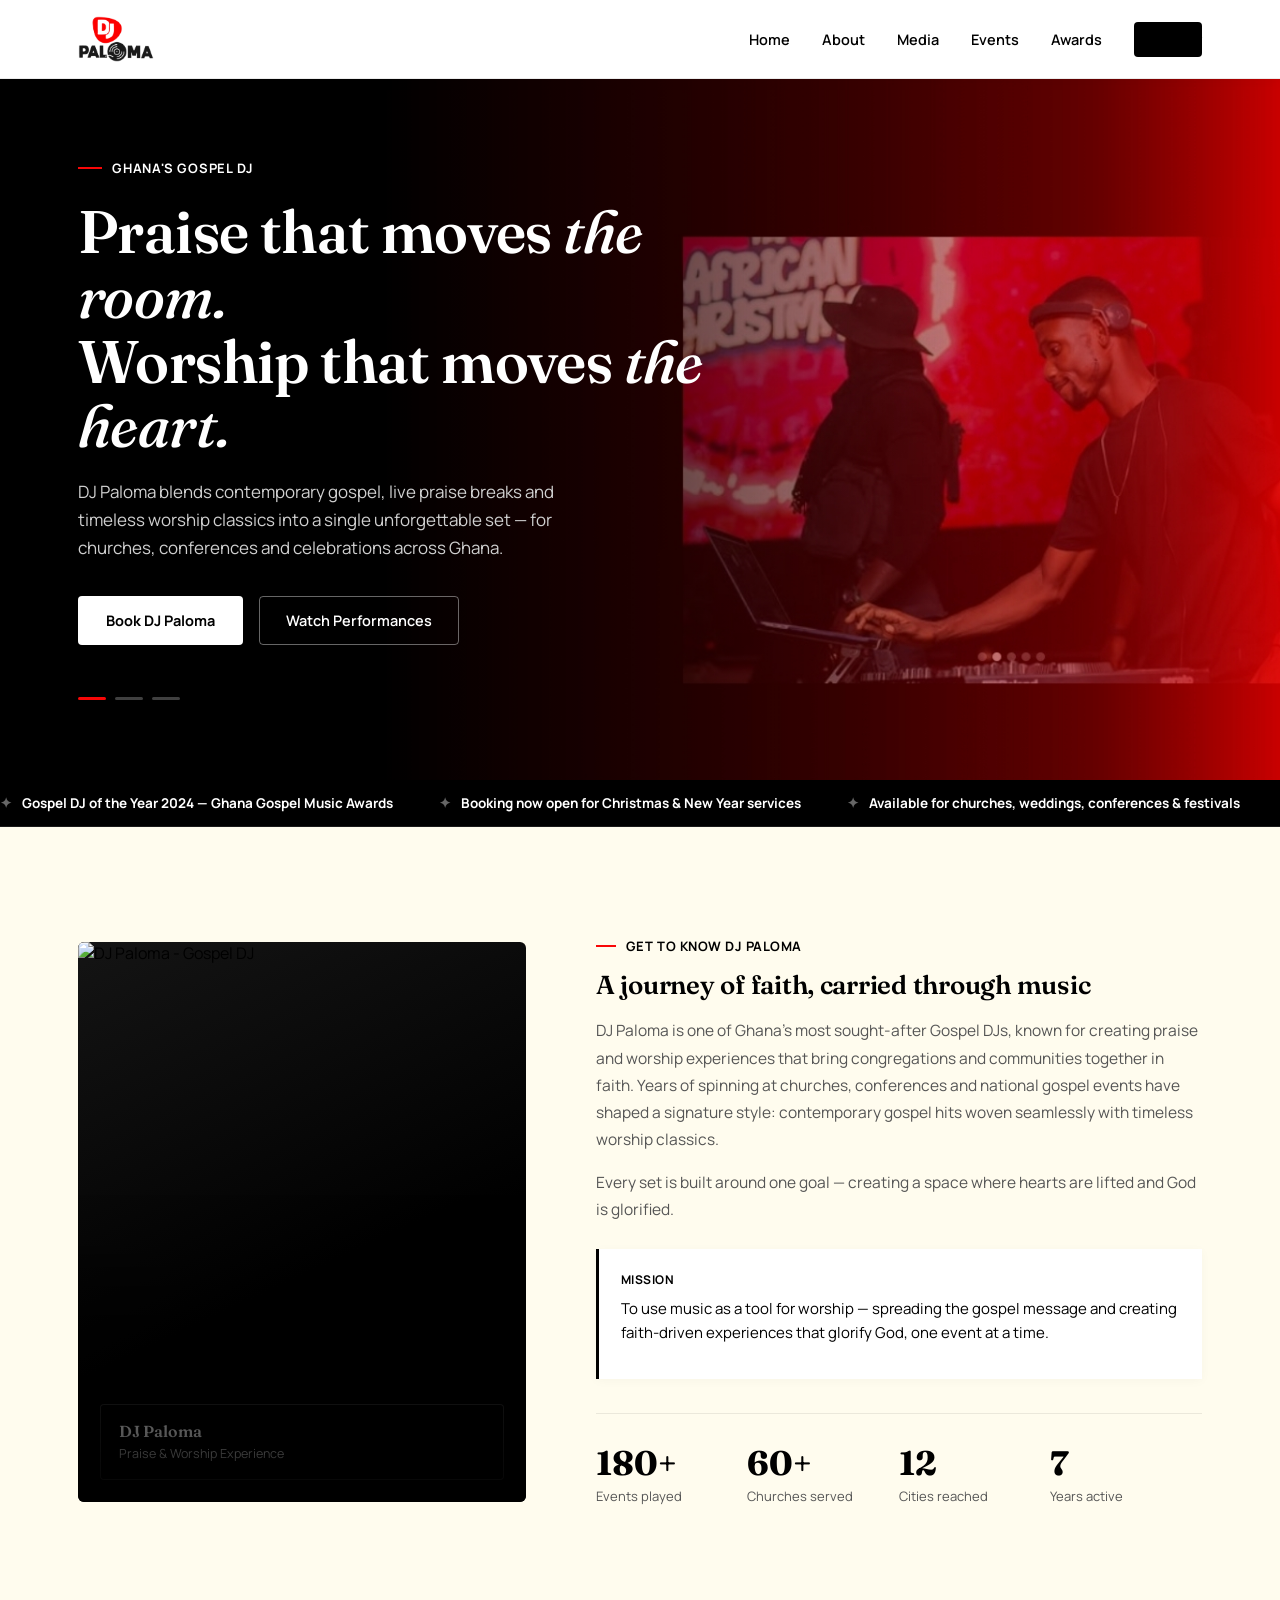
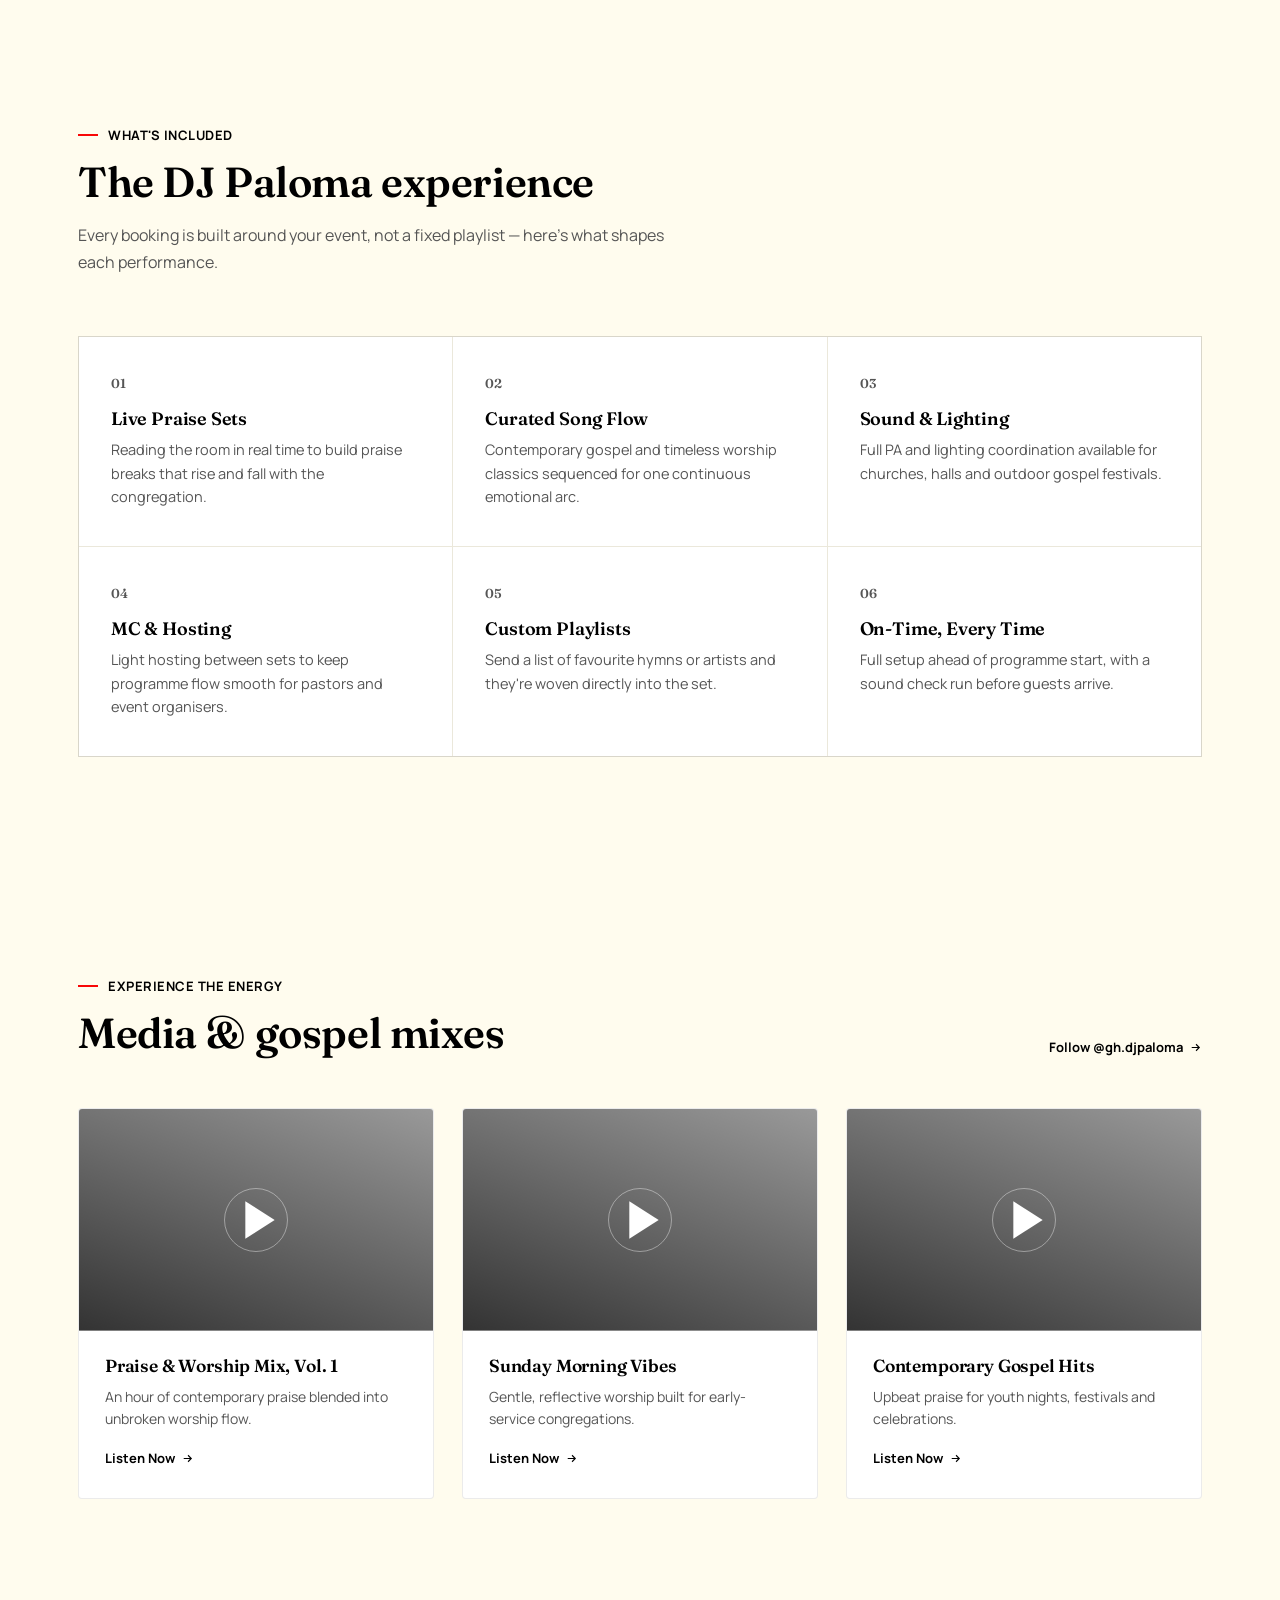
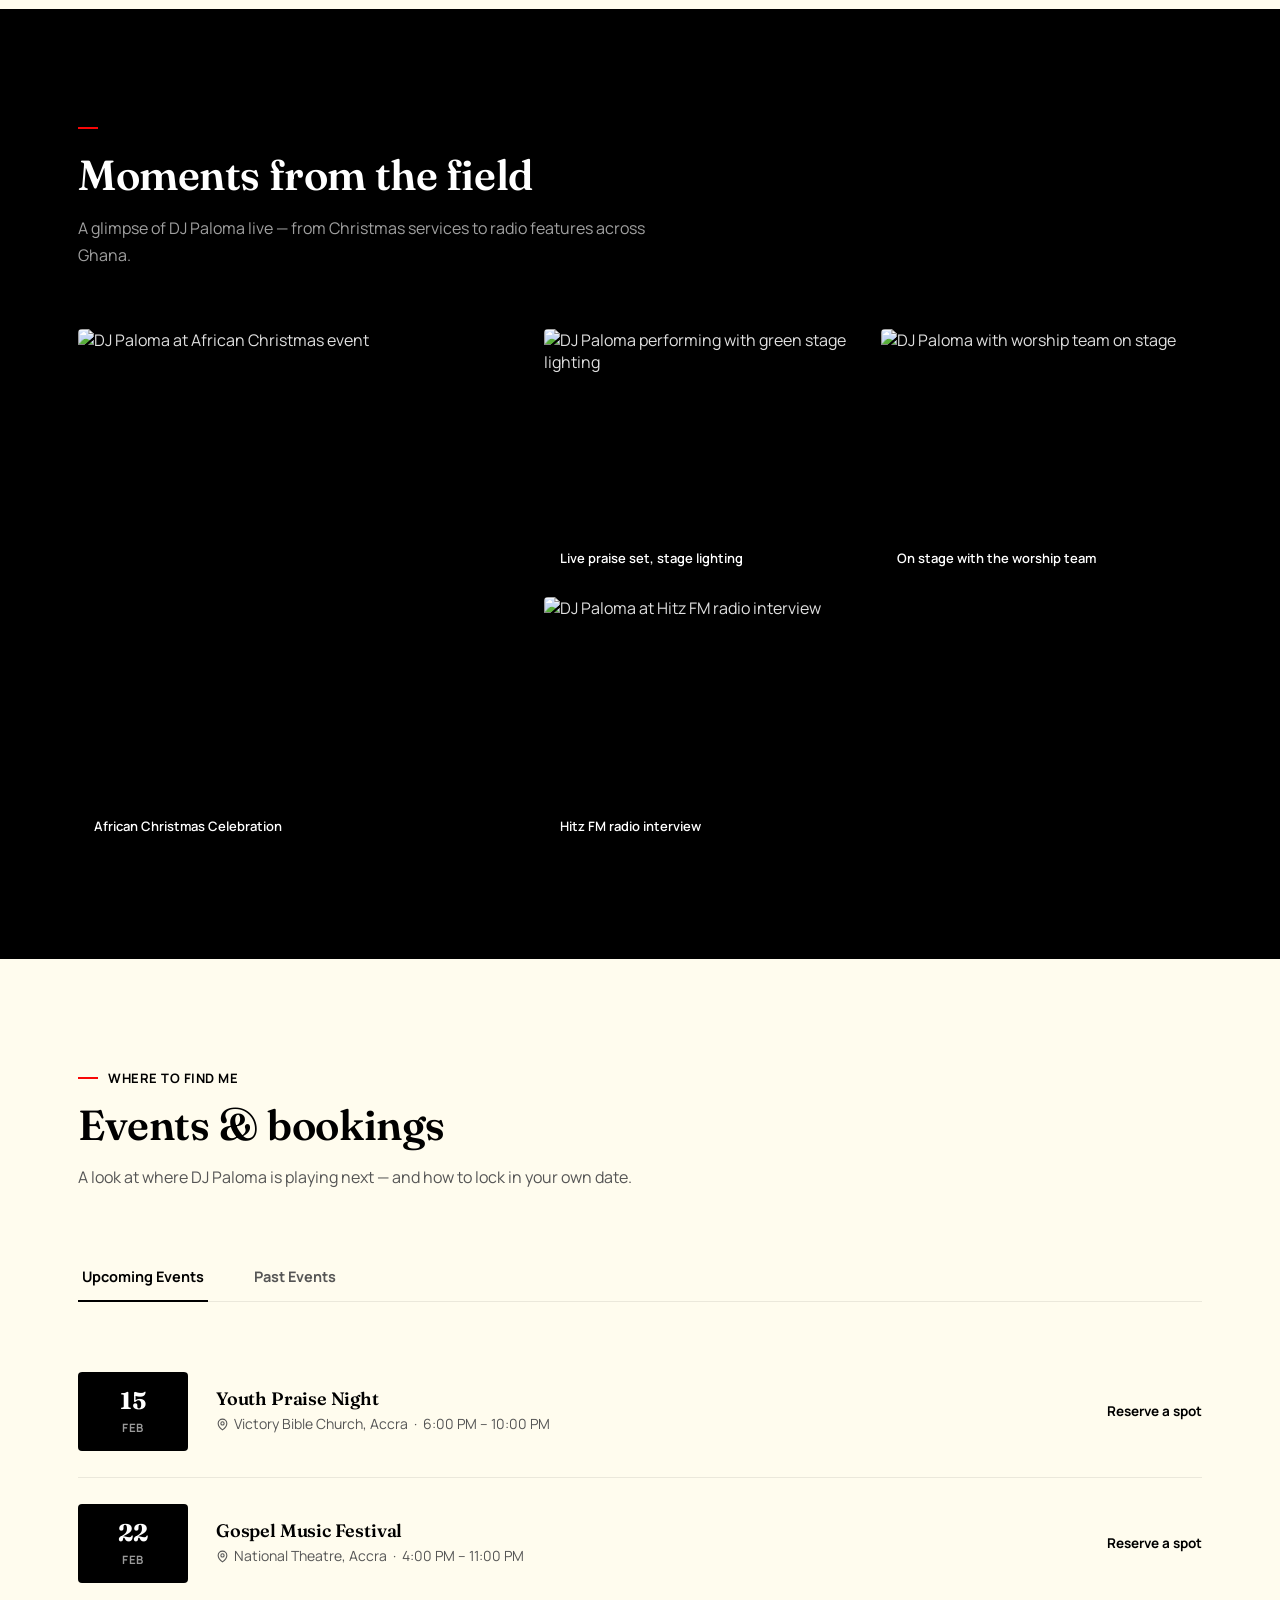
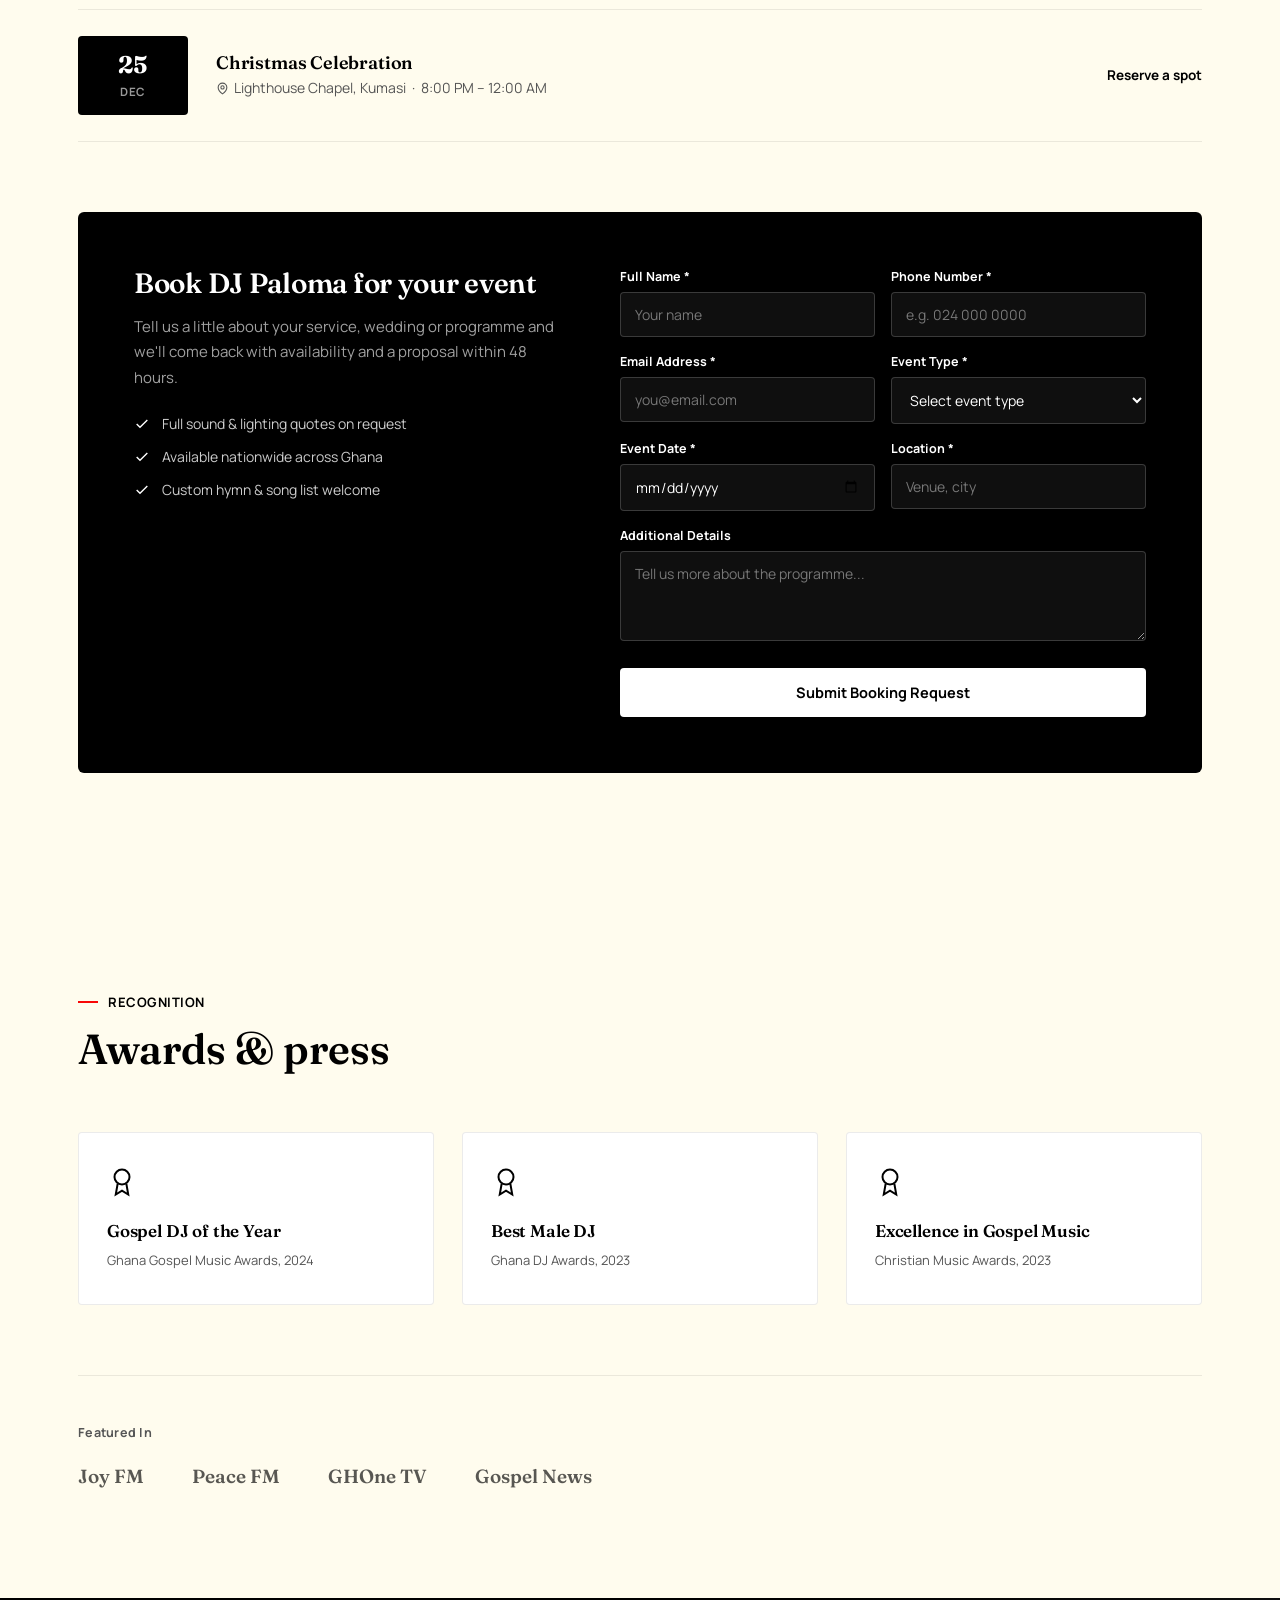
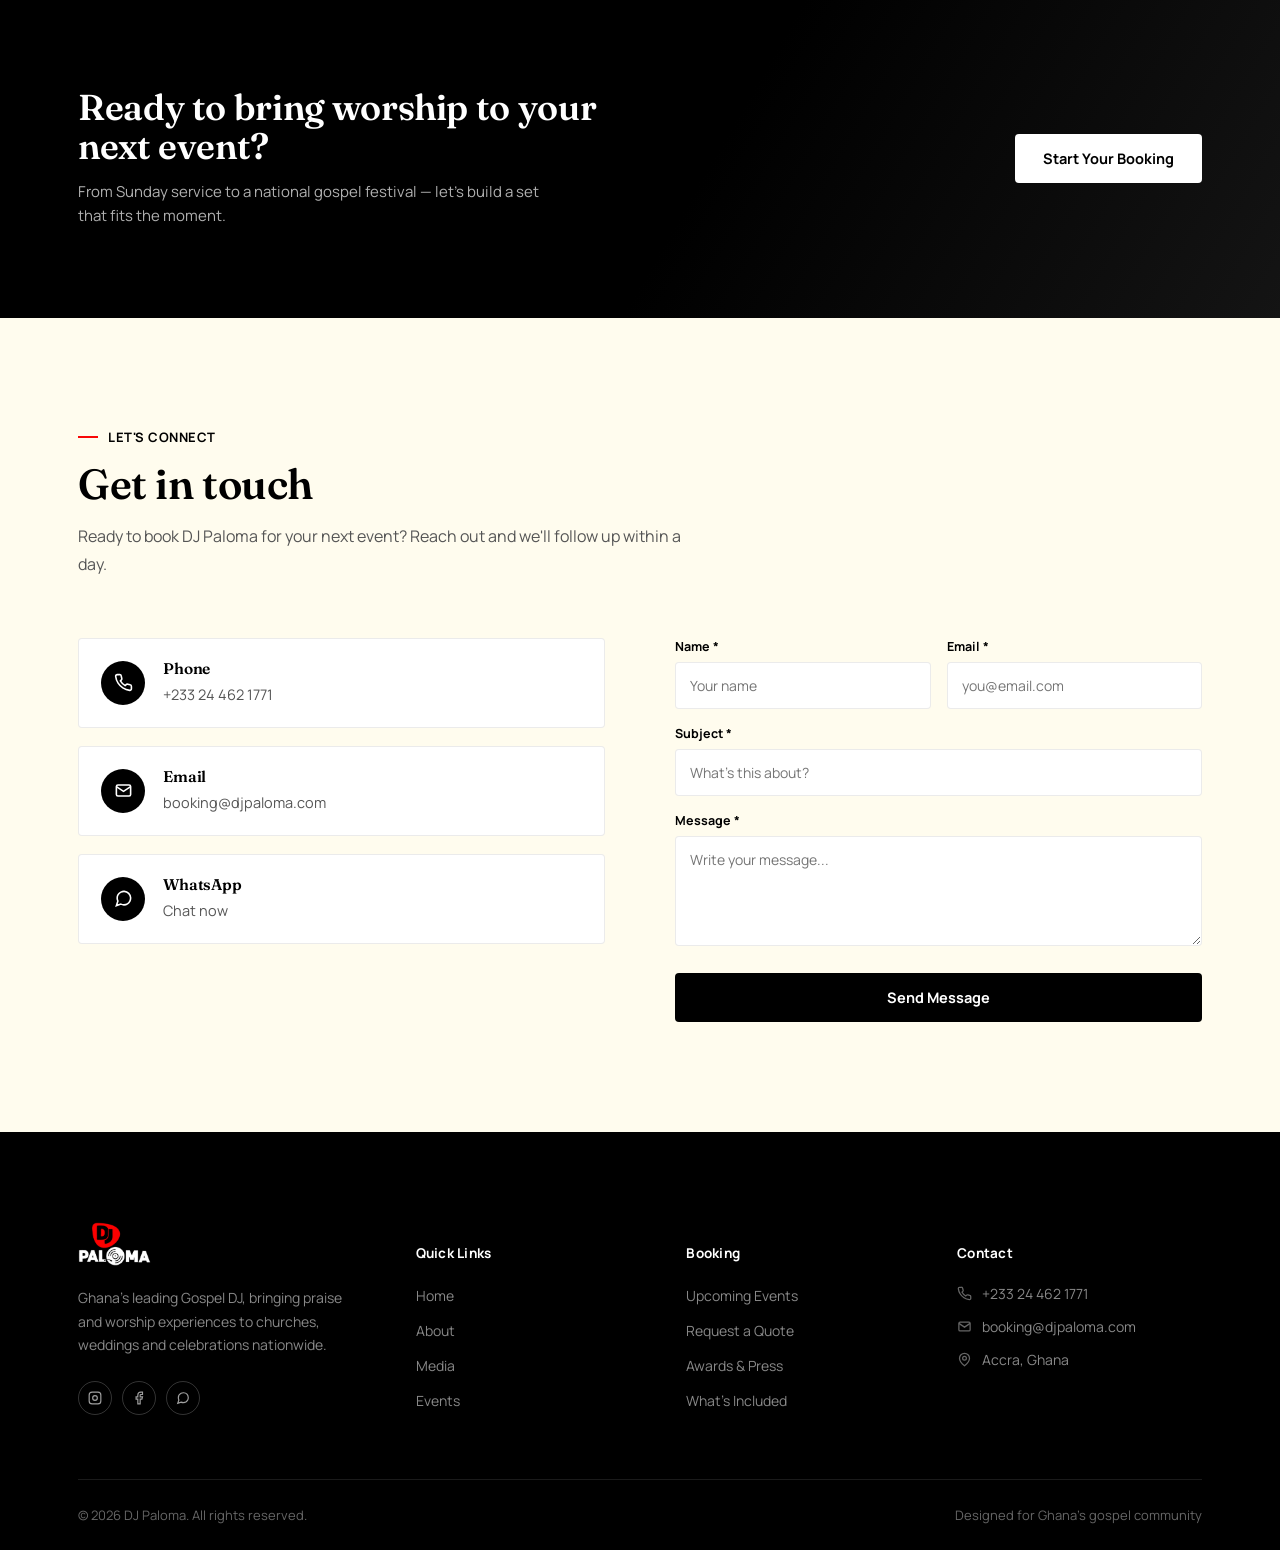
==== commit 17b82d8d: "Reduce red to minimal accents, use natural hero background image without extra effects" ====
--- a/djpaloma-redesign_1.html
+++ b/djpaloma-redesign_1.html
@@ -89,36 +89,29 @@
     transition:background .2s, transform .2s;
   }
   .book-btn::after{display:none !important;}
-  .book-btn:hover{background:var(--accent);color:#ffffff;transform:translateY(-1px);}
+  .book-btn:hover{background:#222222;transform:translateY(-1px);}
   .navtoggle{display:none;background:none;color:#000000;cursor:pointer;}
 
   /* ---------- hero ---------- */
   .hero{
     position:relative;
-    background:var(--dark-950);
+    background:#000000;
     overflow:hidden;
-    min-height:640px;
+    min-height:620px;
     display:flex;align-items:center;
   }
   .hero-photo{
     position:absolute;inset:0;
     background-image:url('Images/background image(hero).jpg');
-    background-size:cover;background-position:center 30%;
-    opacity:.45;
-  }
-  .hero::before{
-    content:"";position:absolute;inset:0;z-index:1;
-    background:
-      radial-gradient(ellipse 900px 500px at 82% 18%, rgba(248,7,7,0.14), transparent 60%),
-      radial-gradient(ellipse 700px 700px at 10% 100%, rgba(248,7,7,0.08), transparent 65%),
-      linear-gradient(100deg, rgba(0,0,0,0.96) 30%, rgba(0,0,0,0.62) 100%);
-  }
-  .hero-rays{
-    position:absolute;inset:0;opacity:.22;z-index:1;
-    background-image:repeating-conic-gradient(from 200deg at 88% 8%, rgba(255,255,255,0.06) 0deg 6deg, transparent 6deg 16deg);
-    mask-image:radial-gradient(circle at 88% 8%, black, transparent 55%);
-  }
-  .hero .wrap{position:relative;z-index:2;padding-top:70px;padding-bottom:70px;width:100%;}
+    background-size:cover;
+    background-position:right center;
+    background-repeat:no-repeat;
+  }
+  .hero-photo::after{
+    content:"";position:absolute;inset:0;
+    background:linear-gradient(90deg, rgba(0,0,0,0.88) 0%, rgba(0,0,0,0.5) 45%, transparent 75%);
+  }
+  .hero .wrap{position:relative;z-index:2;padding-top:80px;padding-bottom:80px;width:100%;}
   .slide-track{position:relative;min-height:300px;}
   .slide{
     position:absolute;inset:0;opacity:0;visibility:hidden;transform:translateY(14px);
@@ -127,54 +120,48 @@
   }
   .slide.active{opacity:1;visibility:visible;transform:translateY(0);position:relative;}
   .eyebrow-bar{display:flex;align-items:center;gap:10px;margin-bottom:22px;}
-  .eyebrow-bar .dash{width:34px;height:2px;background:var(--accent);}
-  .eyebrow-bar span{color:#ffffff;font-size:13.5px;font-weight:700;letter-spacing:.05em;text-transform:uppercase;}
+  .eyebrow-bar .dash{width:24px;height:2px;background:var(--accent);}
+  .eyebrow-bar span{color:#ffffff;font-size:13px;font-weight:700;letter-spacing:.06em;text-transform:uppercase;}
   .slide h1{
     font-size:clamp(38px,5.4vw,60px);
     color:#ffffff;
     font-weight:600;
   }
-  .slide h1 em{font-style:italic;color:#ffffff;font-weight:500;text-decoration:underline;text-decoration-color:var(--accent);text-underline-offset:6px;}
+  .slide h1 em{font-style:italic;color:#ffffff;font-weight:500;}
   .slide p.lede{
-    margin-top:20px;color:#cccccc;font-size:17px;line-height:1.65;max-width:480px;
+    margin-top:20px;color:#d0d0d0;font-size:17px;line-height:1.65;max-width:480px;
   }
   .hero-ctas{display:flex;gap:16px;margin-top:34px;flex-wrap:wrap;}
   .btn-primary{
     background:#ffffff;color:#000000;padding:15px 28px;font-weight:700;font-size:14.5px;border-radius:var(--radius);border:none;outline:none;
-    transition:transform .2s,background .2s,color .2s;
-  }
-  .btn-primary:hover{background:var(--accent);color:#ffffff;transform:translateY(-2px);}
+    transition:transform .2s,background .2s;
+  }
+  .btn-primary:hover{background:#eaeaea;transform:translateY(-2px);}
   .btn-ghost{
-    border:1px solid rgba(255,255,255,0.35);color:#ffffff;padding:14px 26px;font-weight:600;font-size:14.5px;border-radius:var(--radius);
+    border:1px solid rgba(255,255,255,0.4);color:#ffffff;padding:14px 26px;font-weight:600;font-size:14.5px;border-radius:var(--radius);
     transition:border-color .2s,background .2s;
   }
-  .btn-ghost:hover{border-color:var(--accent);background:rgba(248,7,7,0.12);}
+  .btn-ghost:hover{border-color:#ffffff;background:rgba(255,255,255,0.1);}
   .slide-dots{display:flex;gap:9px;margin-top:52px;}
-  .slide-dots button{width:30px;height:3px;background:rgba(255,255,255,0.25);border-radius:2px;transition:background .2s;}
+  .slide-dots button{width:28px;height:3px;background:rgba(255,255,255,0.25);border-radius:2px;transition:background .2s;}
   .slide-dots button.active{background:var(--accent);}
-  .hero-disc{
-    position:absolute;right:-60px;top:50%;transform:translateY(-50%);
-    width:420px;height:420px;opacity:.9;z-index:1;
-  }
-  .hero .wrap{z-index:2;}
-  @media(max-width:880px){.hero-disc{display:none;}}
 
   /* ---------- ticker ---------- */
   .ticker-band{
-    background:var(--dark-950);color:#ffffff;
+    background:#000000;color:#ffffff;
     overflow:hidden;white-space:nowrap;
     border-bottom:1px solid rgba(255,255,255,0.1);
   }
   .ticker-inner{display:inline-flex;animation:scroll 26s linear infinite;padding:14px 0;}
   .ticker-inner span{font-size:13.5px;font-weight:700;margin-right:46px;display:inline-flex;align-items:center;gap:10px;}
-  .ticker-inner span::before{content:"✦";color:var(--accent);}
+  .ticker-inner span::before{content:"✦";color:#666666;}
   @keyframes scroll{from{transform:translateX(0);}to{transform:translateX(-50%);}}
 
   /* ---------- section shells ---------- */
   section{padding:110px 0;}
   .section-head{max-width:620px;margin-bottom:60px;}
-  .kicker{color:var(--accent);font-weight:700;font-size:13.5px;display:flex;align-items:center;gap:10px;margin-bottom:16px;}
-  .kicker .dash{width:26px;height:2px;background:var(--accent);}
+  .kicker{color:#000000;font-weight:700;font-size:13px;display:flex;align-items:center;gap:10px;margin-bottom:16px;letter-spacing:.04em;text-transform:uppercase;}
+  .kicker .dash{width:20px;height:2px;background:var(--accent);}
   .section-head h2{font-size:clamp(30px,3.4vw,42px);color:var(--ink);}
   .section-head p{margin-top:16px;color:var(--muted);font-size:16px;line-height:1.7;}
   .bg-cream{background:var(--cream);}
@@ -194,9 +181,7 @@
   }
   .portrait-frame::before{
     content:"";position:absolute;inset:0;z-index:1;
-    background:
-      radial-gradient(circle at 75% 15%, rgba(248,7,7,0.18), transparent 45%),
-      linear-gradient(180deg, rgba(0,0,0,0.05) 40%, rgba(0,0,0,0.92) 100%);
+    background:linear-gradient(180deg, rgba(0,0,0,0) 45%, rgba(0,0,0,0.85) 100%);
   }
   .portrait-frame svg{width:62%;position:relative;z-index:1;}
   .portrait-tag{
@@ -206,16 +191,16 @@
     padding:16px 18px;border-radius:4px;color:#ffffff;
   }
   .portrait-tag strong{display:block;font-family:'Fraunces',serif;font-size:16px;font-weight:600;}
-  .portrait-tag span{font-size:12.5px;color:var(--accent);}
+  .portrait-tag span{font-size:12.5px;color:#cccccc;}
   .about-copy h3{font-size:26px;margin-bottom:18px;color:var(--ink);}
   .about-copy p{color:var(--muted);font-size:15.5px;line-height:1.75;margin-bottom:16px;}
   .mission-box{
-    border-left:3px solid var(--accent);
+    border-left:3px solid #000000;
     padding:18px 22px;background:var(--paper);
     margin:26px 0 34px;
     box-shadow:0 2px 10px rgba(0,0,0,0.03);
   }
-  .mission-box span{color:var(--accent);font-weight:700;font-size:12.5px;letter-spacing:.02em;}
+  .mission-box span{color:#000000;font-weight:700;font-size:12px;letter-spacing:.04em;text-transform:uppercase;}
   .mission-box p{color:var(--ink);font-size:15px;margin-top:8px;line-height:1.6;}
   .stat-row{display:flex;gap:0;border-top:1px solid var(--line);padding-top:28px;}
   .stat{flex:1;padding-right:24px;}
@@ -226,7 +211,7 @@
   .feature-grid{display:grid;grid-template-columns:repeat(3,1fr);gap:1px;background:var(--line);border:1px solid var(--line);}
   .feature-card{background:var(--paper);padding:38px 32px;transition:background .2s;}
   .feature-card:hover{background:var(--cream);}
-  .feature-num{font-family:'Fraunces',serif;font-size:13px;color:var(--accent);font-weight:600;margin-bottom:18px;display:block;}
+  .feature-num{font-family:'Fraunces',serif;font-size:13px;color:#555555;font-weight:600;margin-bottom:18px;display:block;}
   .feature-card h4{font-size:18px;margin-bottom:10px;color:var(--ink);}
   .feature-card p{font-size:14.5px;color:var(--muted);line-height:1.6;}
 
@@ -249,18 +234,18 @@
   .why-media.alt2::before{content:none;}
   .why-media.main-photo{background-image:linear-gradient(200deg, rgba(0,0,0,0.4), rgba(0,0,0,0.8)),url('https://gh-djpaloma.vercel.app/images/gallery-1.jpg');}
   .why-media.main-photo::before{content:none;}
-  .why-media svg{width:64px;height:64px;color:#ffffff;position:relative;z-index:1;transition:transform .2s, color .2s;}
-  .why-card:hover .why-media svg{color:var(--accent);transform:scale(1.08);}
+  .why-media svg{width:64px;height:64px;color:#ffffff;position:relative;z-index:1;transition:transform .2s;}
+  .why-card:hover .why-media svg{transform:scale(1.06);}
   .play-ring{
     position:absolute;width:64px;height:64px;border-radius:50%;border:1.5px solid rgba(255,255,255,0.4);
     z-index:1;transition:border-color .2s;
   }
-  .why-card:hover .play-ring{border-color:var(--accent);}
+  .why-card:hover .play-ring{border-color:#ffffff;}
   .why-body{padding:26px 26px 30px;}
   .why-body h4{font-size:17.5px;margin-bottom:10px;}
   .why-body p{font-size:14px;color:var(--muted);line-height:1.6;margin-bottom:16px;}
-  .why-link{font-size:13px;font-weight:700;color:var(--ink);display:inline-flex;align-items:center;gap:6px;transition:color .2s;}
-  .why-link:hover{color:var(--accent);}
+  .why-link{font-size:13px;font-weight:700;color:var(--ink);display:inline-flex;align-items:center;gap:6px;transition:opacity .2s;}
+  .why-link:hover{opacity:0.75;}
   .why-link svg{width:13px;height:13px;}
 
   /* ---------- highlights gallery ---------- */
@@ -279,7 +264,7 @@
   /* ---------- events ---------- */
   .events-tabs{display:flex;gap:8px;margin-bottom:44px;border-bottom:1px solid var(--line);}
   .tab-btn{padding:14px 4px;margin-right:34px;font-size:14.5px;font-weight:700;color:var(--muted);border-bottom:2px solid transparent;position:relative;top:1px;cursor:pointer;}
-  .tab-btn.active{color:var(--ink);border-color:var(--accent);}
+  .tab-btn.active{color:var(--ink);border-color:#000000;}
   .event-list{display:flex;flex-direction:column;}
   .event-row{
     display:grid;grid-template-columns:110px 1fr auto;gap:28px;align-items:center;
@@ -289,25 +274,24 @@
     text-align:center;background:var(--dark-950);color:#fff;border-radius:4px;padding:14px 8px;
   }
   .event-date strong{display:block;font-family:'Fraunces',serif;font-size:24px;color:#ffffff;}
-  .event-date span{font-size:11.5px;color:var(--accent);letter-spacing:.03em;font-weight:700;}
+  .event-date span{font-size:11.5px;color:#999999;letter-spacing:.03em;font-weight:700;}
   .event-info h4{font-size:18px;margin-bottom:6px;}
   .event-info p{font-size:14px;color:var(--muted);}
   .event-info p svg{width:13px;height:13px;margin-right:5px;vertical-align:-2px;}
-  .event-cta{color:var(--ink);font-weight:700;font-size:13.5px;white-space:nowrap;transition:color .2s;}
-  .event-cta:hover{color:var(--accent);}
+  .event-cta{color:var(--ink);font-weight:700;font-size:13.5px;white-space:nowrap;transition:opacity .2s;}
+  .event-cta:hover{opacity:0.75;}
 
   /* ---------- booking form ---------- */
   .booking-panel{
     margin-top:70px;background:var(--dark-950);border-radius:6px;padding:56px;
     display:grid;grid-template-columns:.9fr 1.1fr;gap:56px;color:#e0e0e0;position:relative;overflow:hidden;
   }
-  .booking-panel::before{content:"";position:absolute;inset:0;background:radial-gradient(ellipse 500px 400px at 100% 0%, rgba(248,7,7,0.12), transparent 60%);}
   .booking-copy{position:relative;z-index:1;}
   .booking-copy h3{font-size:28px;color:#ffffff;margin-bottom:16px;}
   .booking-copy p{color:#a0a0a0;font-size:15px;line-height:1.7;margin-bottom:24px;}
   .booking-points{list-style:none;padding:0;margin:0;display:flex;flex-direction:column;gap:14px;}
   .booking-points li{display:flex;gap:12px;font-size:14px;color:#cccccc;align-items:flex-start;}
-  .booking-points svg{width:16px;height:16px;color:var(--accent);flex-shrink:0;margin-top:2px;}
+  .booking-points svg{width:16px;height:16px;color:#ffffff;flex-shrink:0;margin-top:2px;}
   form.booking-form{position:relative;z-index:1;display:grid;grid-template-columns:1fr 1fr;gap:16px;}
   form.booking-form .full{grid-column:1/-1;}
   .field label{display:block;font-size:12.5px;color:#ffffff;font-weight:700;margin-bottom:7px;}
@@ -315,21 +299,21 @@
     width:100%;background:rgba(255,255,255,0.06);border:1px solid rgba(255,255,255,0.18);
     color:#fff;padding:12px 14px;border-radius:4px;font-family:inherit;font-size:14px;
   }
-  .field input:focus,.field select:focus,.field textarea:focus{outline:none;border-color:var(--accent);}
+  .field input:focus,.field select:focus,.field textarea:focus{outline:none;border-color:#ffffff;}
   .field input::placeholder,.field textarea::placeholder{color:#777777;}
   .field textarea{resize:vertical;min-height:90px;}
   .submit-btn{
     background:#ffffff;color:#000000;padding:15px 0;font-weight:700;font-size:14.5px;border-radius:4px;
-    border:none;outline:none;grid-column:1/-1;margin-top:6px;transition:background .2s, color .2s;cursor:pointer;
-  }
-  .submit-btn:hover{background:var(--accent);color:#ffffff;}
+    border:none;outline:none;grid-column:1/-1;margin-top:6px;transition:background .2s;cursor:pointer;
+  }
+  .submit-btn:hover{background:#e6e6e6;}
 
   /* ---------- awards ---------- */
   .awards-grid{display:grid;grid-template-columns:repeat(3,1fr);gap:28px;margin-bottom:70px;}
   .award-card{
     background:var(--paper);border:1px solid var(--line);padding:34px 28px;text-align:left;border-radius:4px;position:relative;
   }
-  .award-card svg{width:30px;height:30px;color:var(--accent);margin-bottom:20px;}
+  .award-card svg{width:30px;height:30px;color:#000000;margin-bottom:20px;}
   .award-card h4{font-size:17px;margin-bottom:8px;}
   .award-card span{font-size:13px;color:var(--muted);}
   .press-strip{border-top:1px solid var(--line);padding-top:44px;}
@@ -342,10 +326,6 @@
     background:linear-gradient(120deg,var(--dark-950) 55%,var(--dark-800));
     color:#fff;padding:90px 0;position:relative;overflow:hidden;
   }
-  .cta-band::after{
-    content:"";position:absolute;right:-100px;top:-100px;width:420px;height:420px;border-radius:50%;
-    background:radial-gradient(circle,rgba(248,7,7,0.15),transparent 65%);
-  }
   .cta-inner{position:relative;z-index:1;display:flex;justify-content:space-between;align-items:center;gap:40px;flex-wrap:wrap;}
   .cta-inner h2{font-size:clamp(26px,3.2vw,36px);max-width:520px;color:#ffffff;}
   .cta-inner p{color:#b0b0b0;margin-top:14px;max-width:480px;font-size:15px;line-height:1.6;}
@@ -360,7 +340,7 @@
     width:44px;height:44px;border-radius:50%;background:var(--dark-950);display:flex;align-items:center;justify-content:center;flex-shrink:0;
     transition:background .2s;
   }
-  .contact-card:hover .icon-box{background:var(--accent);}
+  .contact-card:hover .icon-box{background:#1f1f1f;}
   .contact-card .icon-box svg{width:19px;height:19px;color:#ffffff;}
   .contact-card h4{font-size:15.5px;margin-bottom:5px;}
   .contact-card p,.contact-card a{font-size:14.5px;color:var(--muted);}
@@ -370,10 +350,10 @@
   .contact-form input,.contact-form textarea{
     width:100%;border:1px solid var(--line);padding:13px 14px;border-radius:4px;font-family:inherit;font-size:14px;background:var(--paper);
   }
-  .contact-form input:focus,.contact-form textarea:focus{outline:none;border-color:var(--accent);}
+  .contact-form input:focus,.contact-form textarea:focus{outline:none;border-color:#000000;}
   .contact-form textarea{min-height:110px;resize:vertical;}
   .contact-form .submit-btn{background:var(--dark-950);color:#fff;border:none;cursor:pointer;transition:background .2s;}
-  .contact-form .submit-btn:hover{background:var(--accent);}
+  .contact-form .submit-btn:hover{background:#262626;}
 
   /* ---------- footer ---------- */
   footer{background:var(--dark-950);color:#a0a0a0;padding-top:90px;}
@@ -384,14 +364,14 @@
   .footer-brand p{font-size:14px;line-height:1.7;color:#888888;max-width:280px;}
   .footer-socials{display:flex;gap:10px;margin-top:24px;}
   .footer-socials a{width:34px;height:34px;border-radius:50%;border:1px solid rgba(255,255,255,0.2);display:flex;align-items:center;justify-content:center;transition:border-color .2s,background .2s;}
-  .footer-socials a:hover{border-color:var(--accent);background:rgba(248,7,7,0.15);}
+  .footer-socials a:hover{border-color:#ffffff;background:rgba(255,255,255,0.1);}
   .footer-socials svg{width:14px;height:14px;}
   footer h5{font-family:'Manrope',sans-serif;color:#fff;font-size:13.5px;font-weight:700;letter-spacing:.02em;margin-bottom:22px;}
   .footer-col ul{list-style:none;padding:0;margin:0;display:flex;flex-direction:column;gap:13px;}
   .footer-col a{font-size:14px;color:#888888;transition:color .2s;}
-  .footer-col a:hover{color:var(--accent);}
+  .footer-col a:hover{color:#ffffff;}
   .footer-col .contact-line{display:flex;gap:10px;align-items:flex-start;font-size:14px;color:#888888;margin-bottom:14px;}
-  .footer-col .contact-line svg{width:15px;height:15px;color:var(--accent);margin-top:2px;flex-shrink:0;}
+  .footer-col .contact-line svg{width:15px;height:15px;color:#666666;margin-top:2px;flex-shrink:0;}
   .footer-bottom{
     display:flex;justify-content:space-between;align-items:center;padding:26px 0;font-size:13px;color:#666666;flex-wrap:wrap;gap:12px;
   }
@@ -401,7 +381,7 @@
     opacity:0;visibility:hidden;transform:translateY(10px);transition:all .3s;z-index:60;
   }
   .back-top.show{opacity:1;visibility:visible;transform:translateY(0);}
-  .back-top:hover{background:var(--accent);}
+  .back-top:hover{background:#222222;}
   .back-top svg{width:18px;height:18px;color:#ffffff;}
 
   /* ---------- responsive ---------- */
@@ -424,7 +404,6 @@
     }
     .navlinks.open{transform:translateY(0);}
     .navlinks a{color:#000000;font-size:16px;}
-    .navlinks a:hover{color:var(--accent);}
     .navtoggle{display:block;}
     .feature-grid,.why-grid,.awards-grid{grid-template-columns:1fr;}
     .footer-top{grid-template-columns:1fr;}
@@ -462,14 +441,6 @@
 <!-- ================= HERO ================= -->
 <section class="hero" id="home" style="padding:0;">
   <div class="hero-photo"></div>
-  <div class="hero-rays"></div>
-  <svg class="hero-disc" viewBox="0 0 400 400" fill="none">
-    <circle cx="200" cy="200" r="180" stroke="#ffffff" stroke-opacity="0.12" stroke-width="1.5"/>
-    <circle cx="200" cy="200" r="140" stroke="#ffffff" stroke-opacity="0.16" stroke-width="1"/>
-    <circle cx="200" cy="200" r="60" fill="#000000" stroke="#ffffff" stroke-opacity="0.3"/>
-    <circle cx="200" cy="200" r="10" fill="#f80707"/>
-    <path d="M200 20 A180 180 0 0 1 380 200" stroke="#f80707" stroke-width="2" stroke-linecap="round" stroke-opacity="0.85"/>
-  </svg>
   <div class="wrap">
     <div class="slide-track">
       <div class="slide active" data-slide="0">
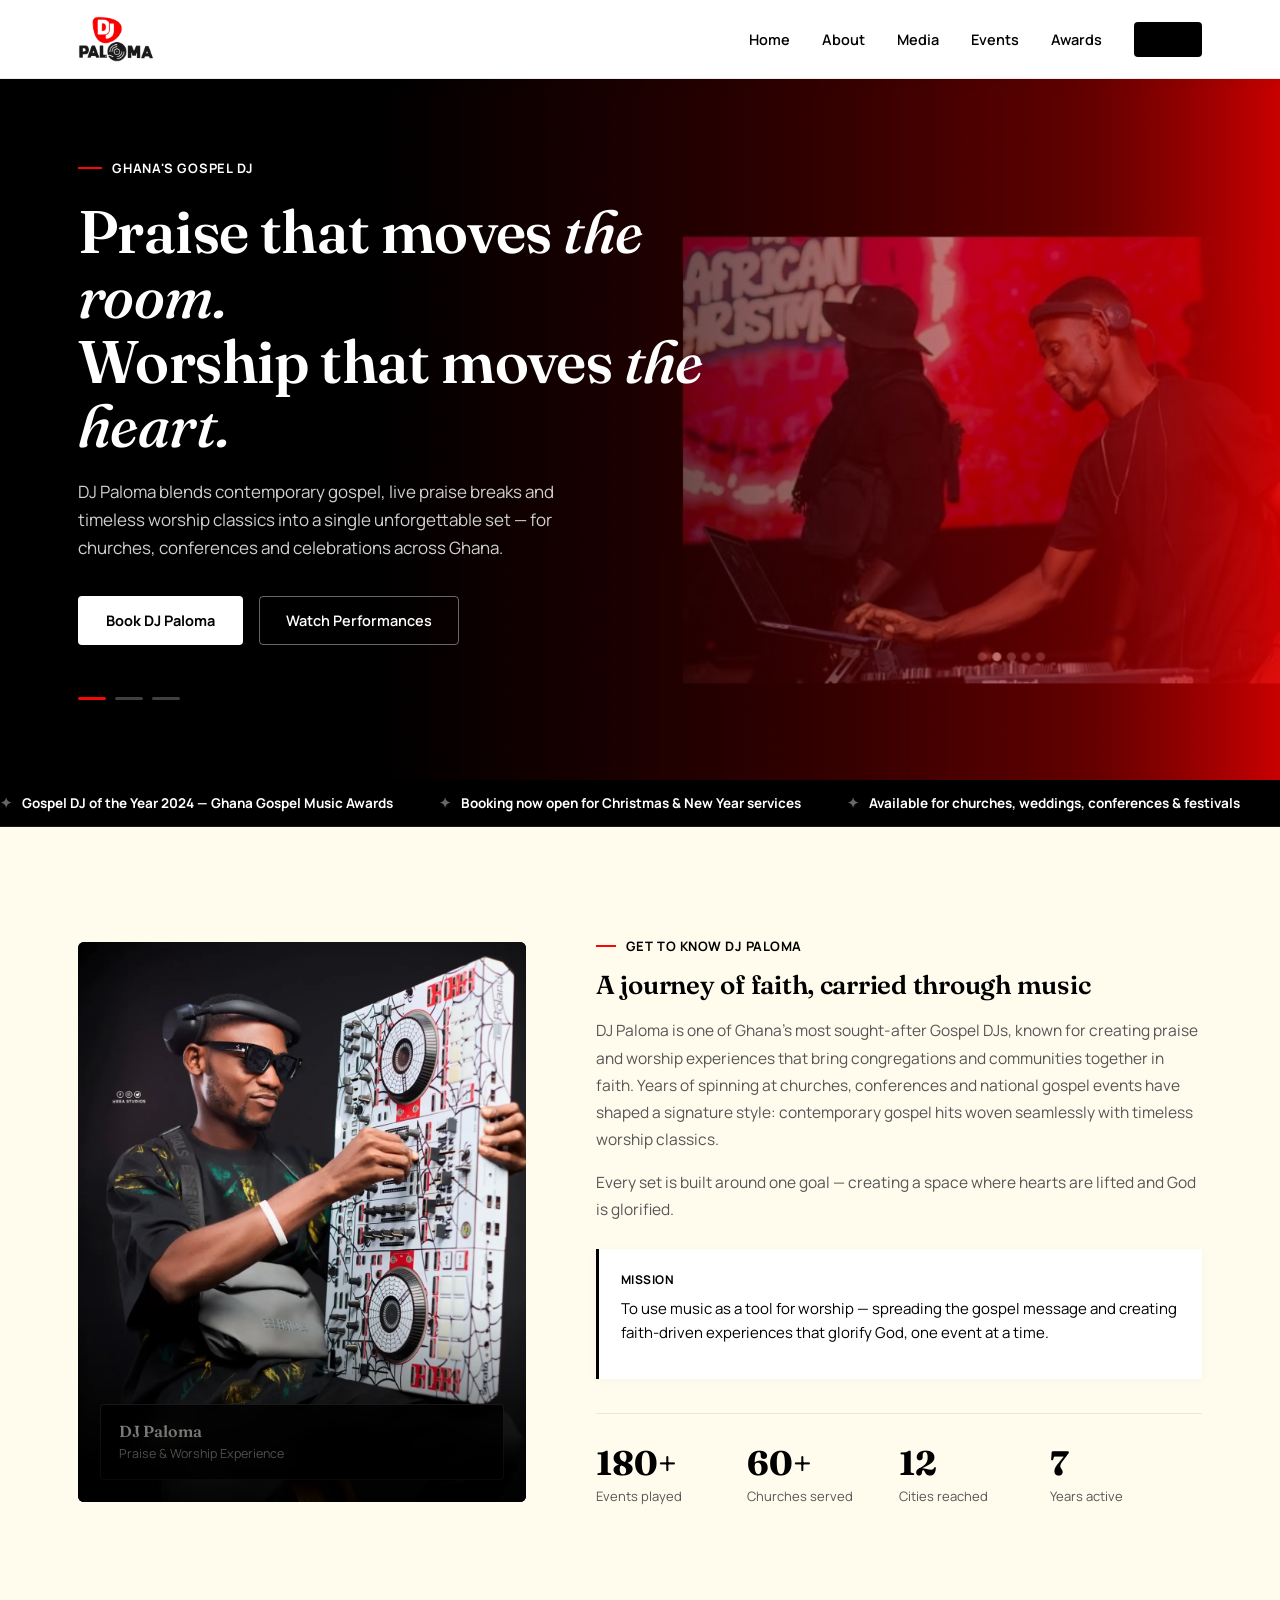
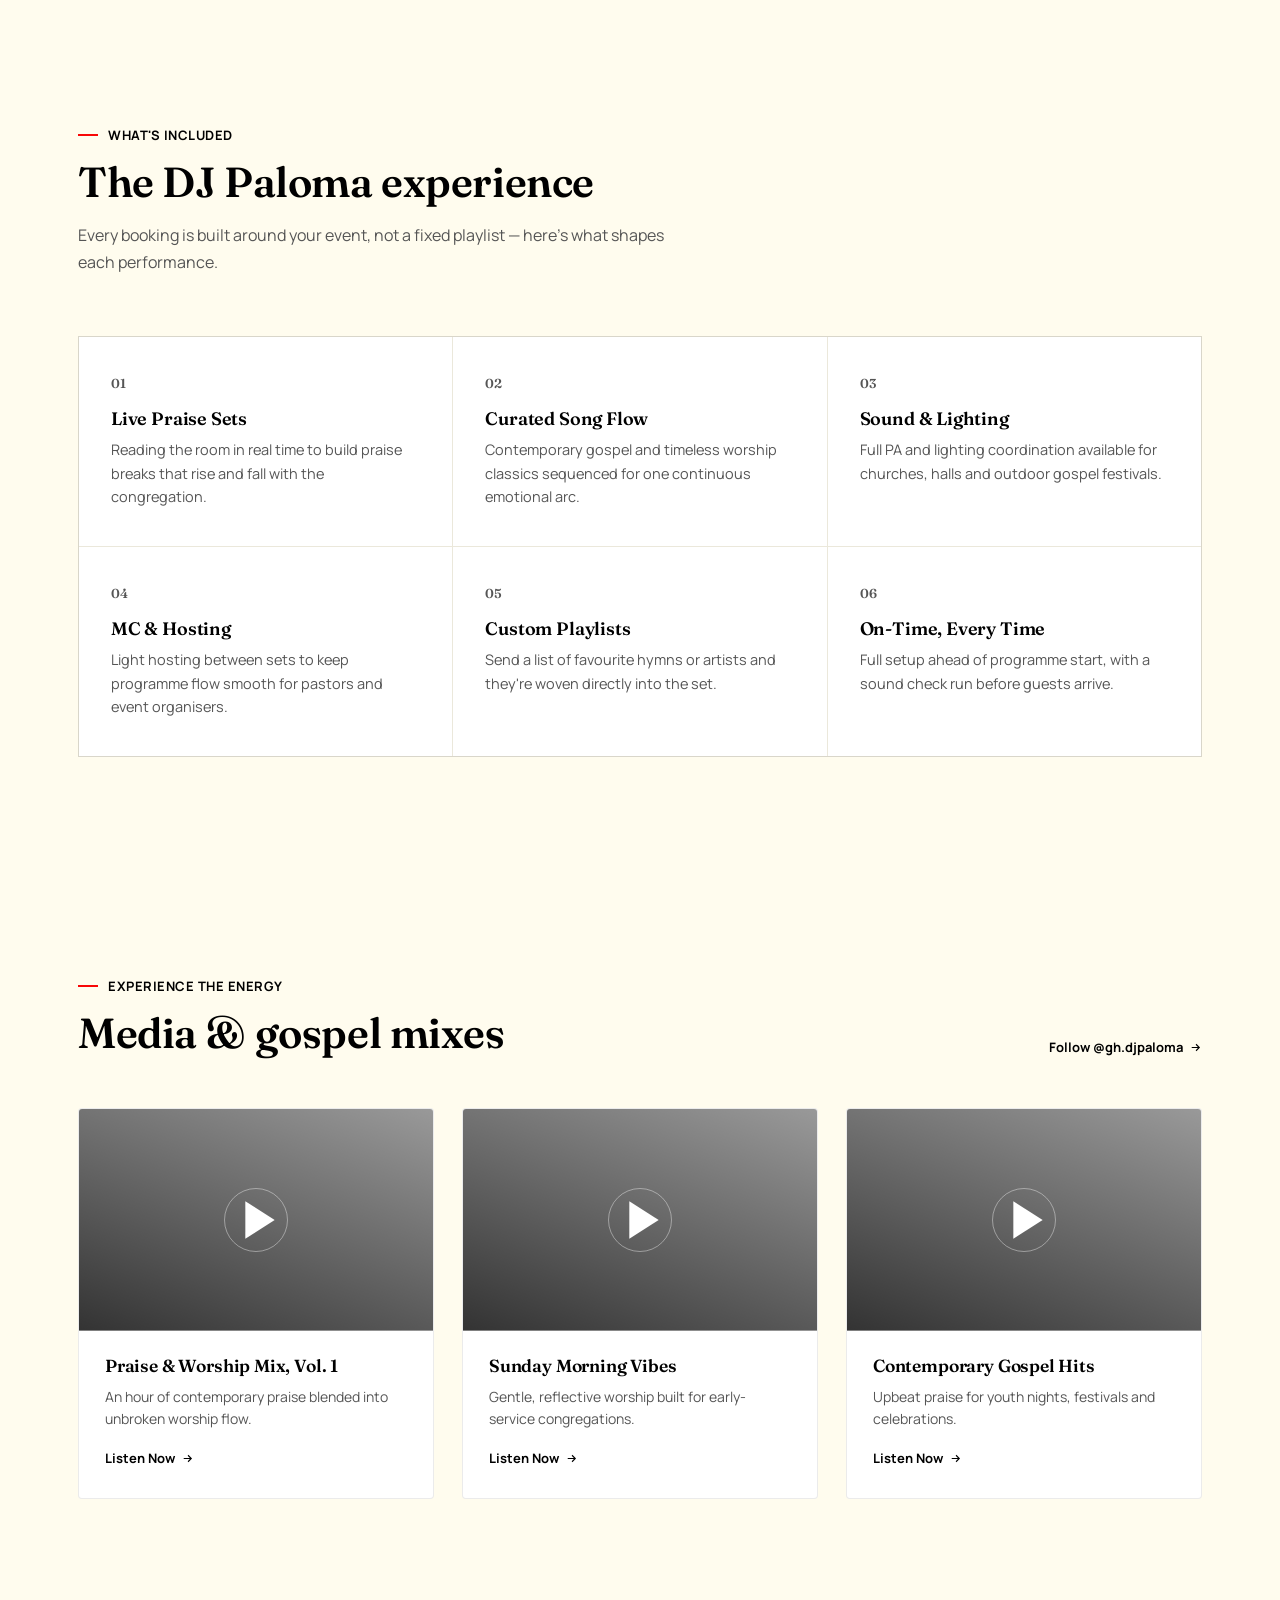
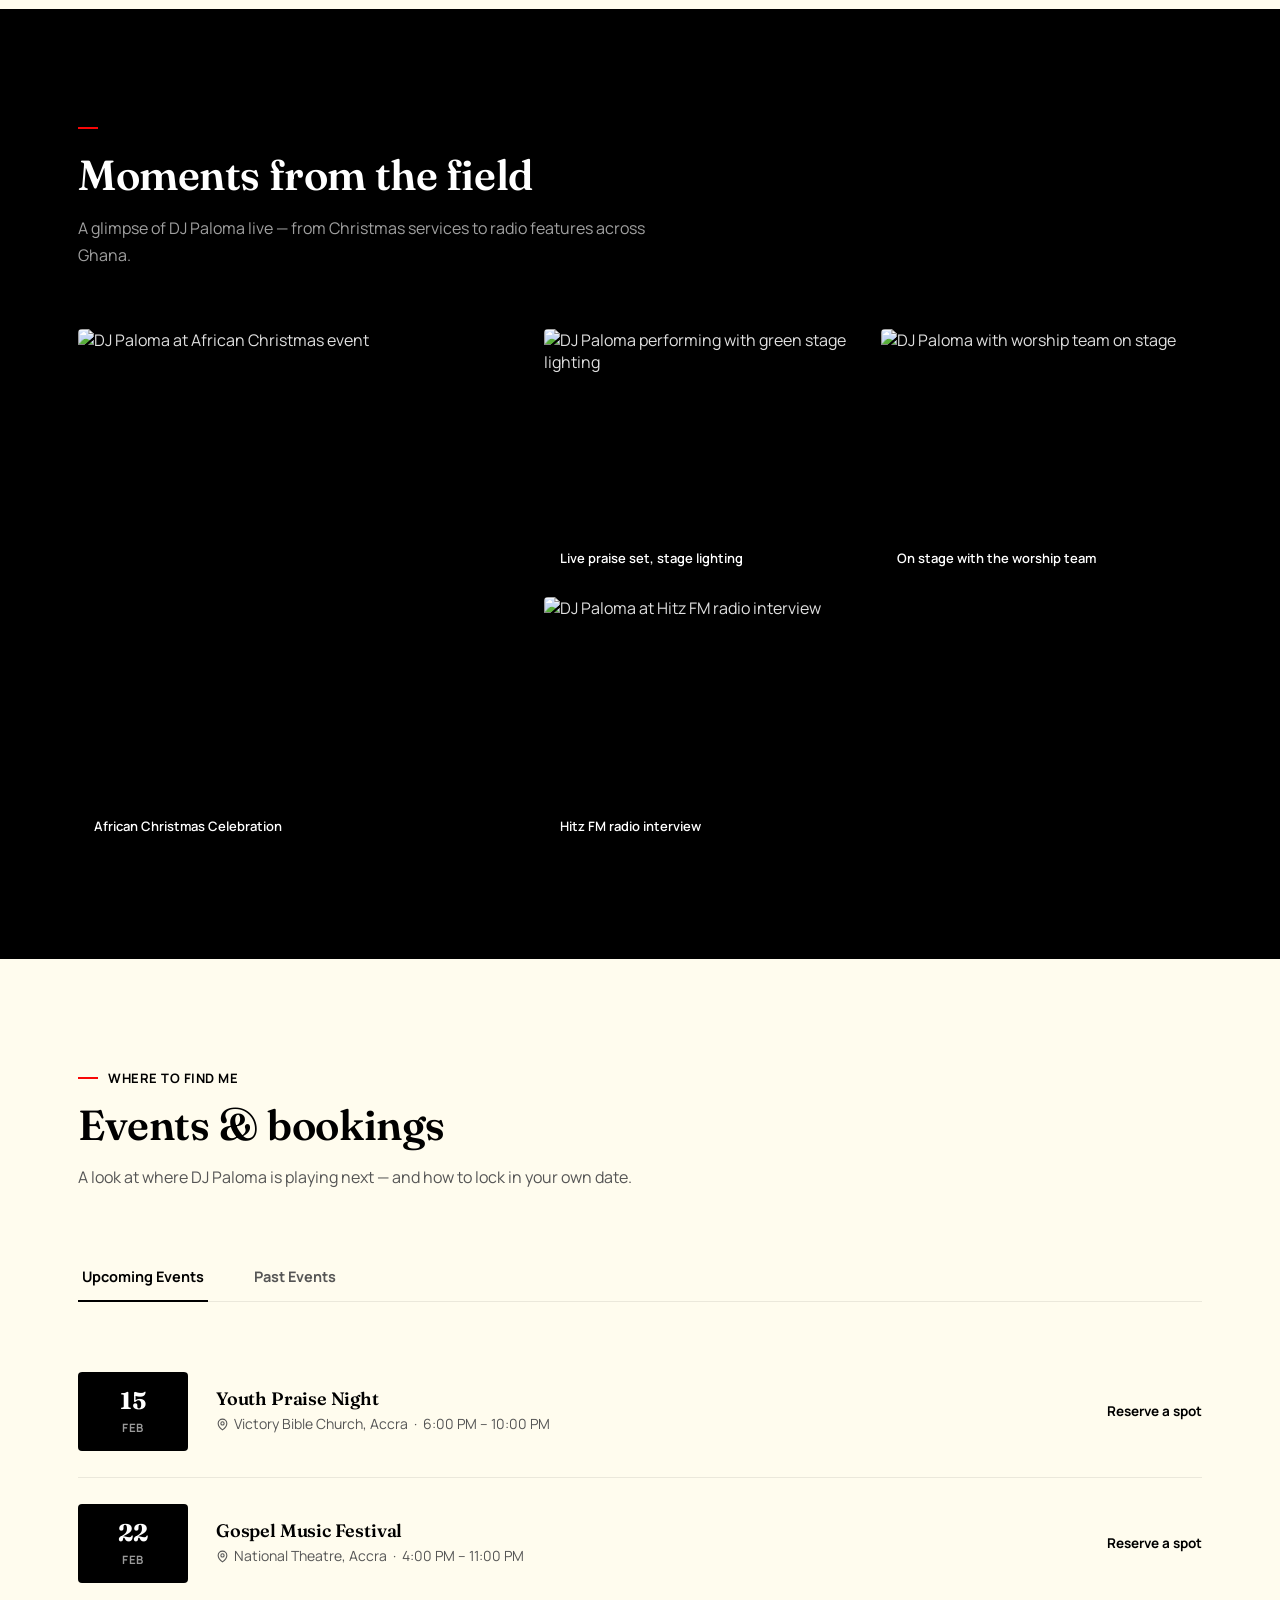
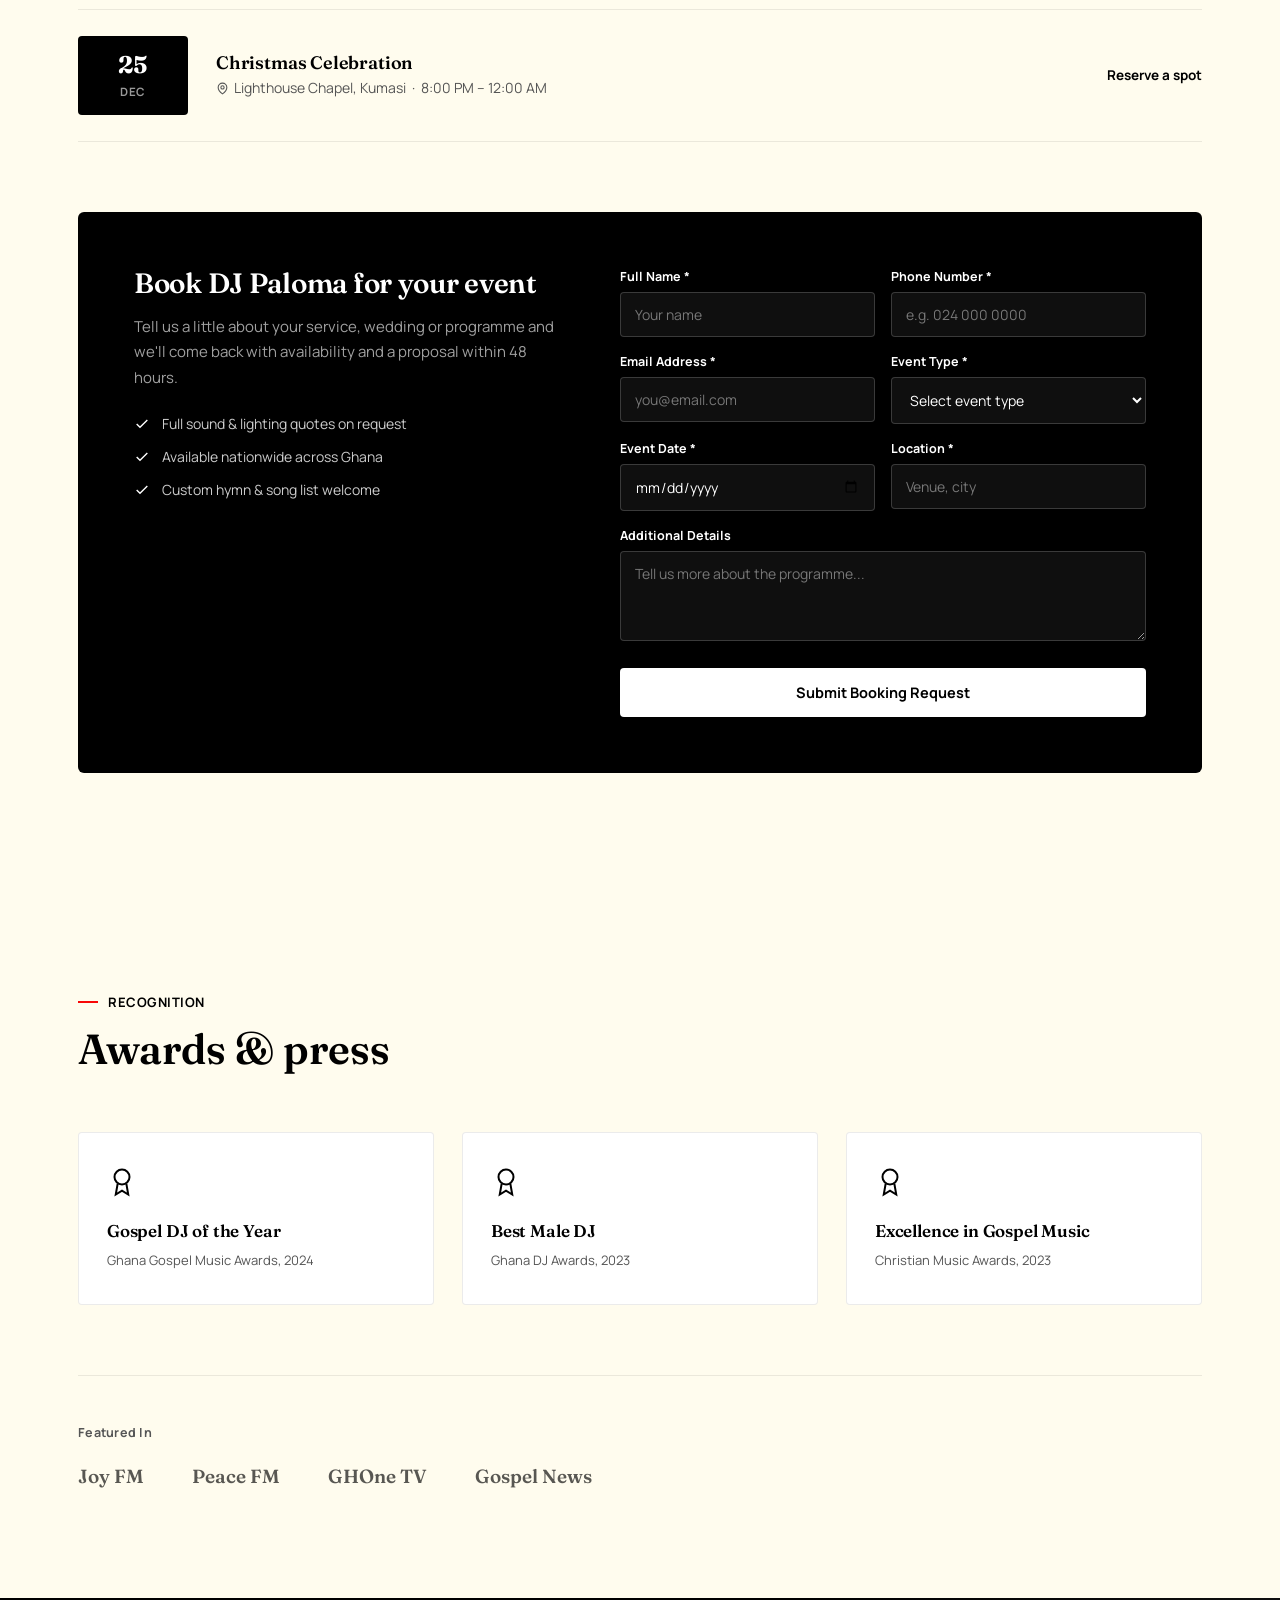
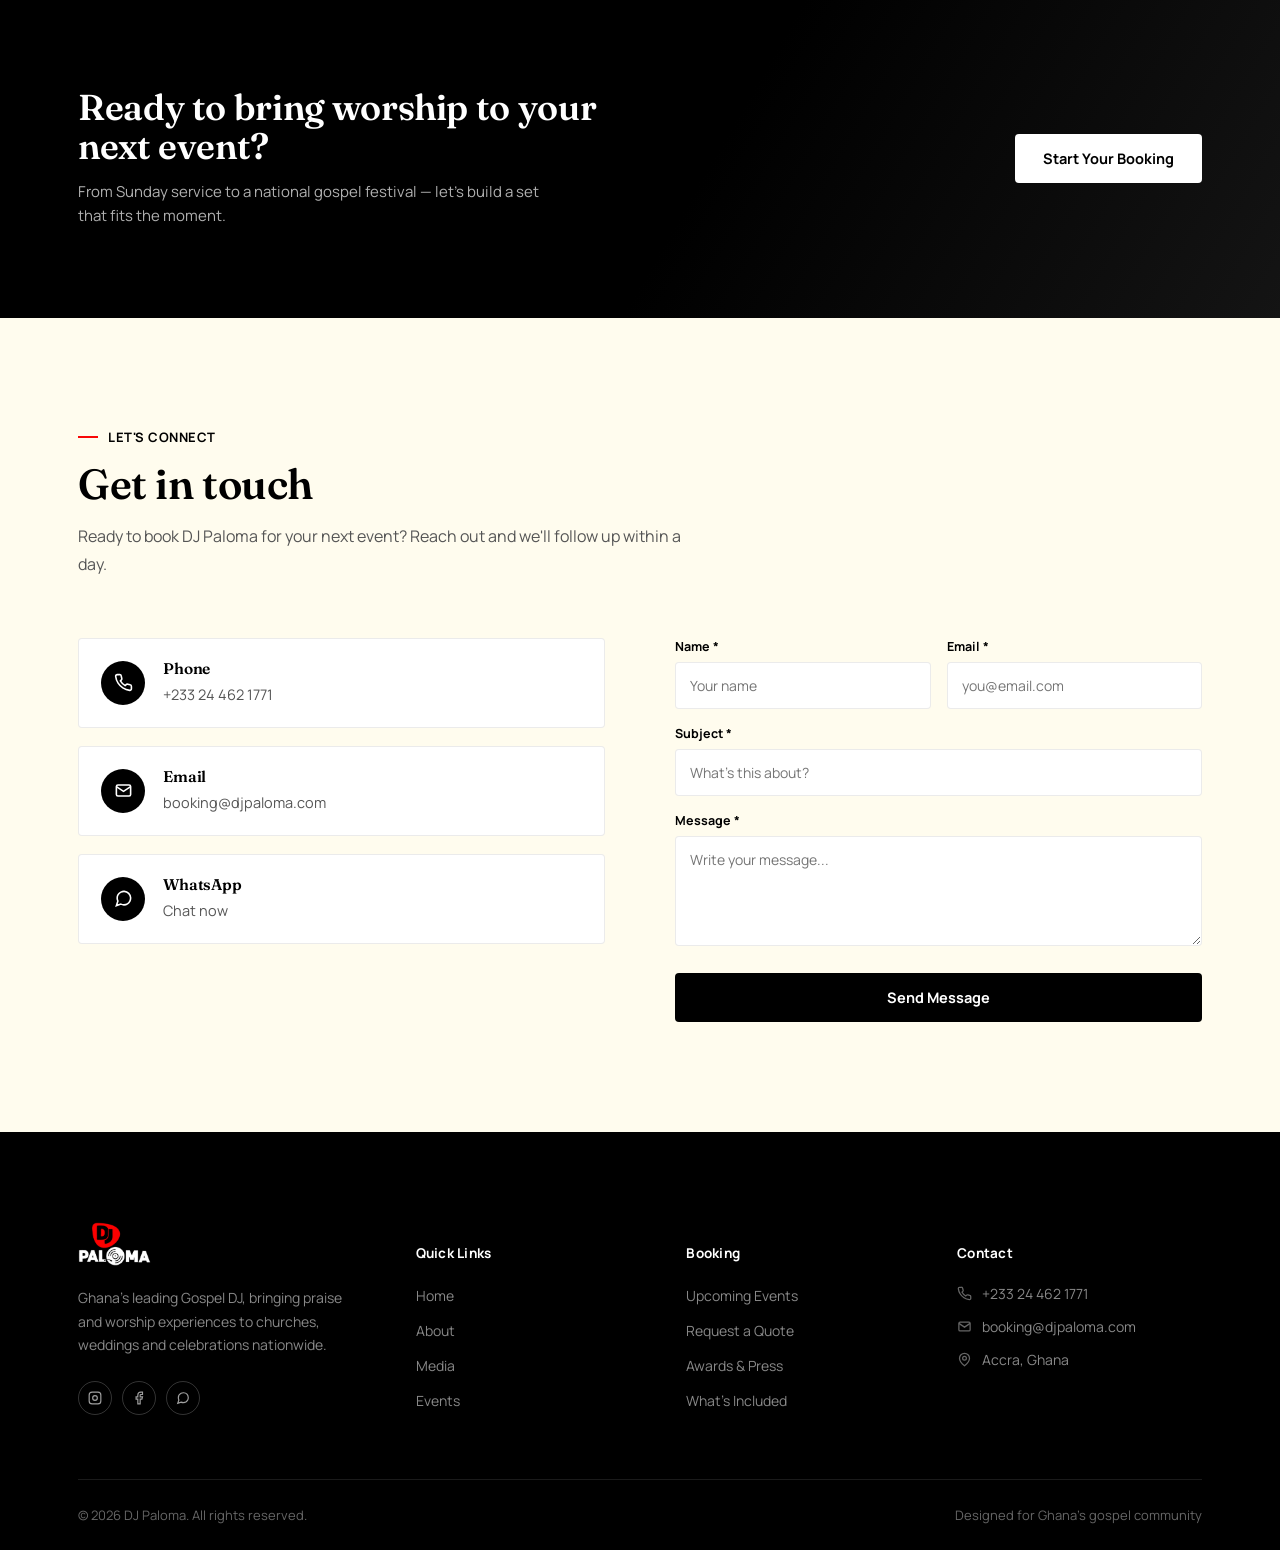
==== commit ee79f9ec: "Update About section image with official portrait" ====
--- a/djpaloma-redesign_1.html
+++ b/djpaloma-redesign_1.html
@@ -177,13 +177,12 @@
     display:flex;align-items:flex-end;justify-content:center;
   }
   .portrait-frame img{
-    position:absolute;inset:0;width:100%;height:100%;object-fit:cover;object-position:center 20%;
+    position:absolute;inset:0;width:100%;height:100%;object-fit:cover;object-position:center 10%;
   }
   .portrait-frame::before{
     content:"";position:absolute;inset:0;z-index:1;
-    background:linear-gradient(180deg, rgba(0,0,0,0) 45%, rgba(0,0,0,0.85) 100%);
-  }
-  .portrait-frame svg{width:62%;position:relative;z-index:1;}
+    background:linear-gradient(180deg, rgba(0,0,0,0) 65%, rgba(0,0,0,0.82) 100%);
+  }
   .portrait-tag{
     position:absolute;bottom:22px;left:22px;right:22px;
     background:rgba(0,0,0,0.8);backdrop-filter:blur(6px);
@@ -494,7 +493,7 @@
   <div class="wrap">
     <div class="about-grid">
       <div class="portrait-frame">
-        <img src="https://gh-djpaloma.vercel.app/images/dj-paloma-portrait.jpg" alt="DJ Paloma - Gospel DJ">
+        <img src="Images/about image.PNG" alt="DJ Paloma - Gospel DJ">
         <div class="portrait-tag">
           <strong>DJ Paloma</strong>
           <span>Praise &amp; Worship Experience</span>
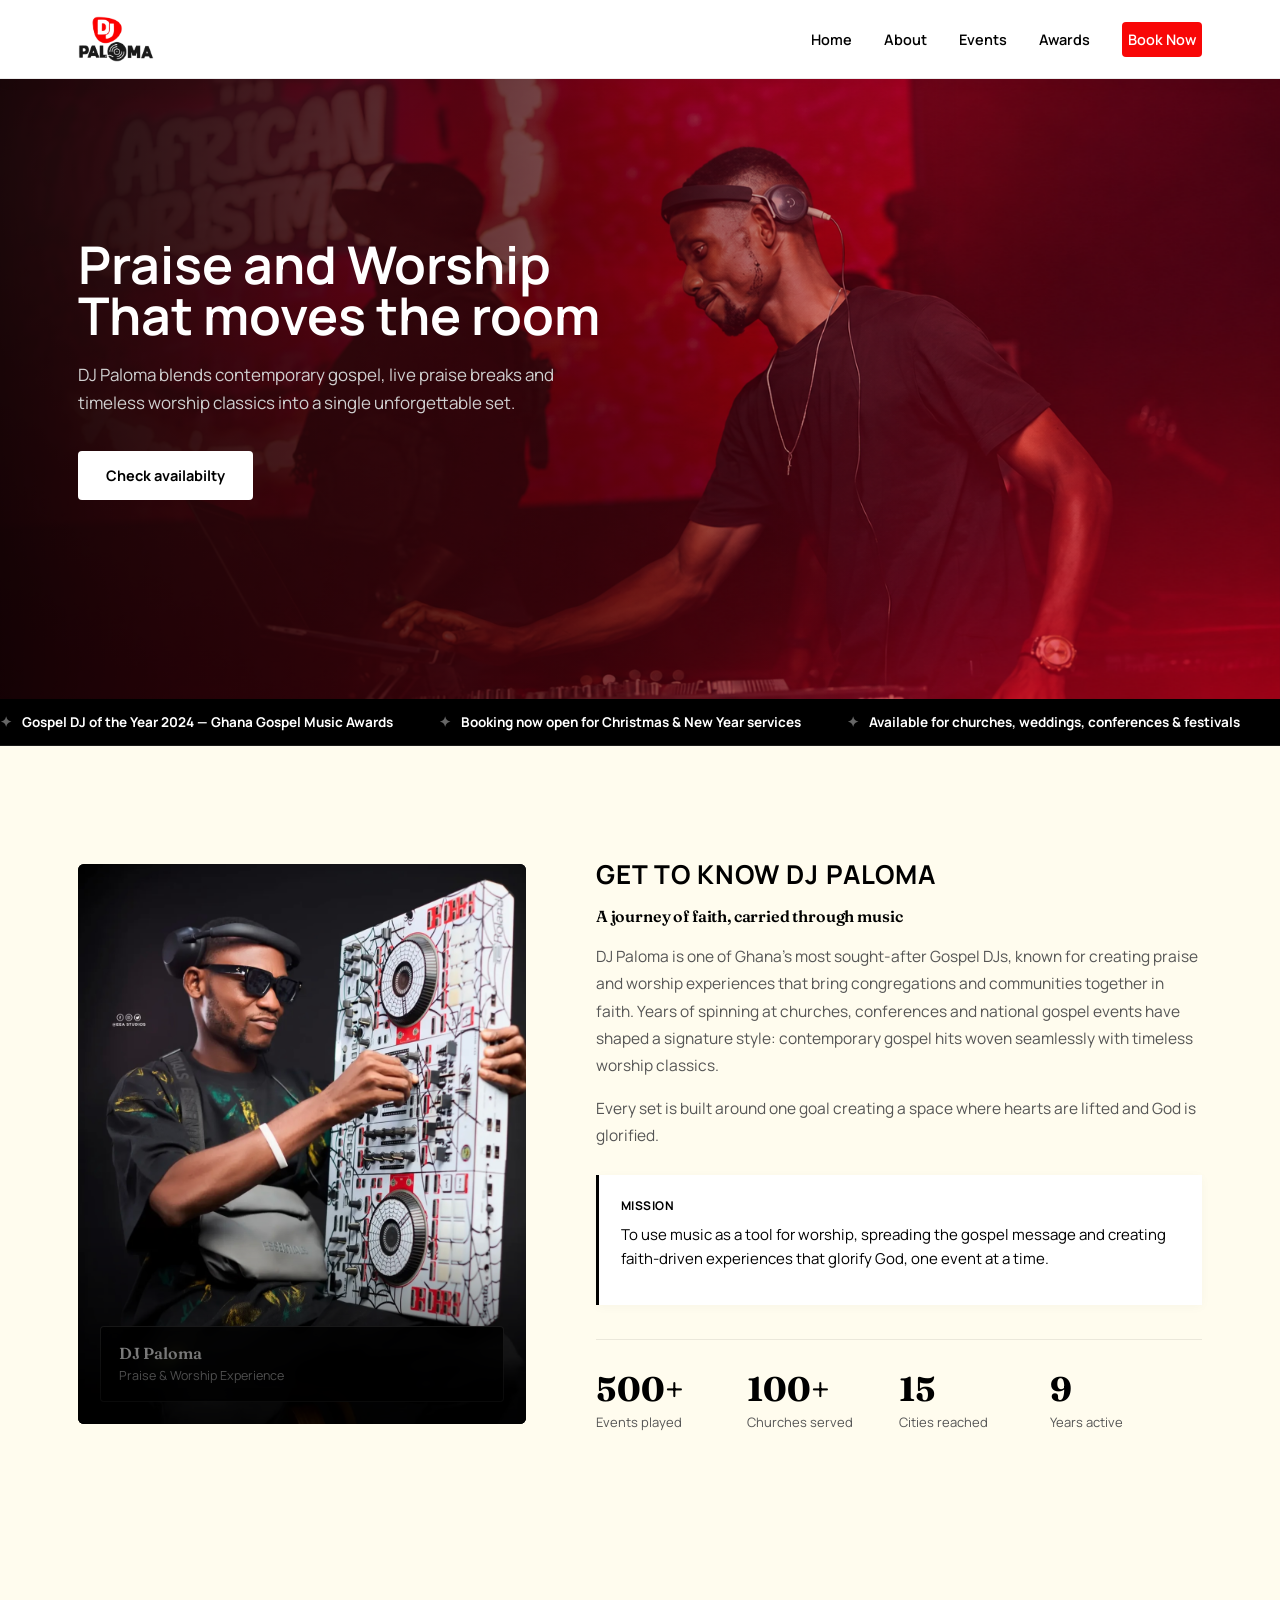
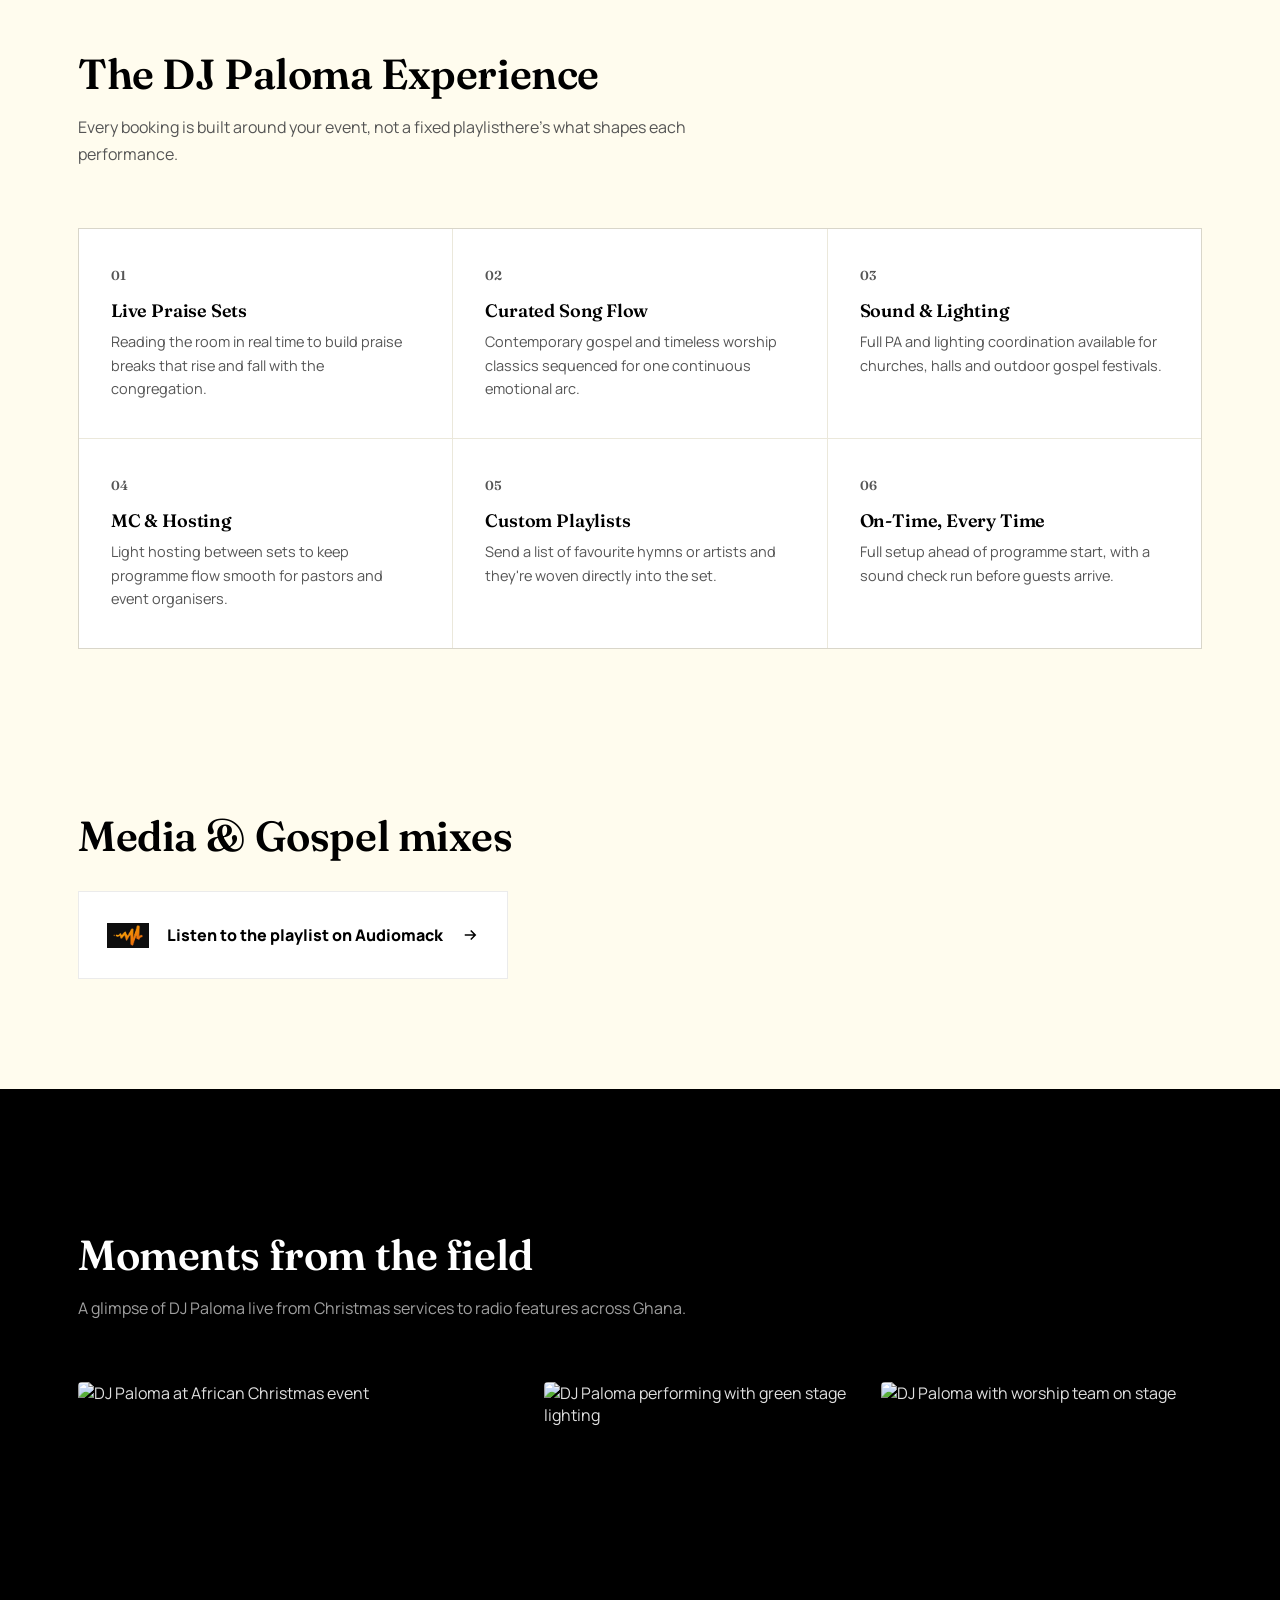
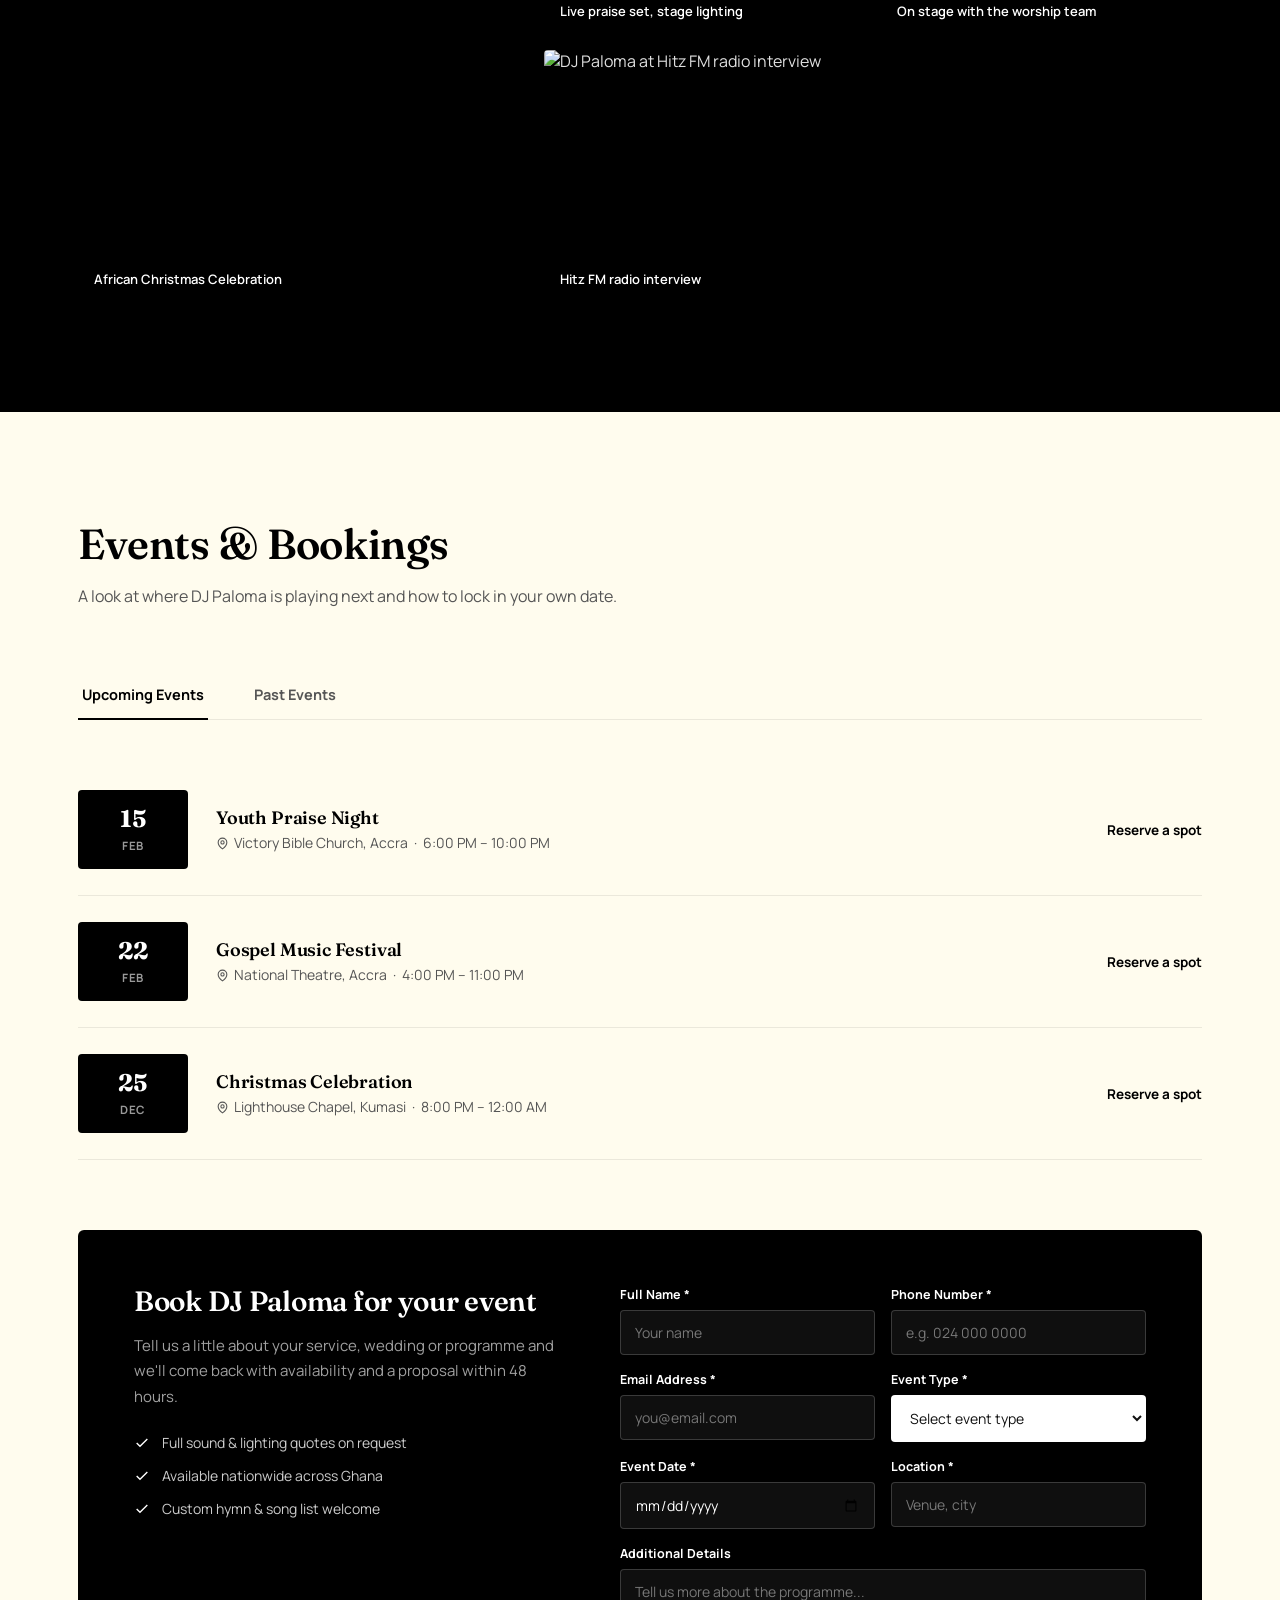
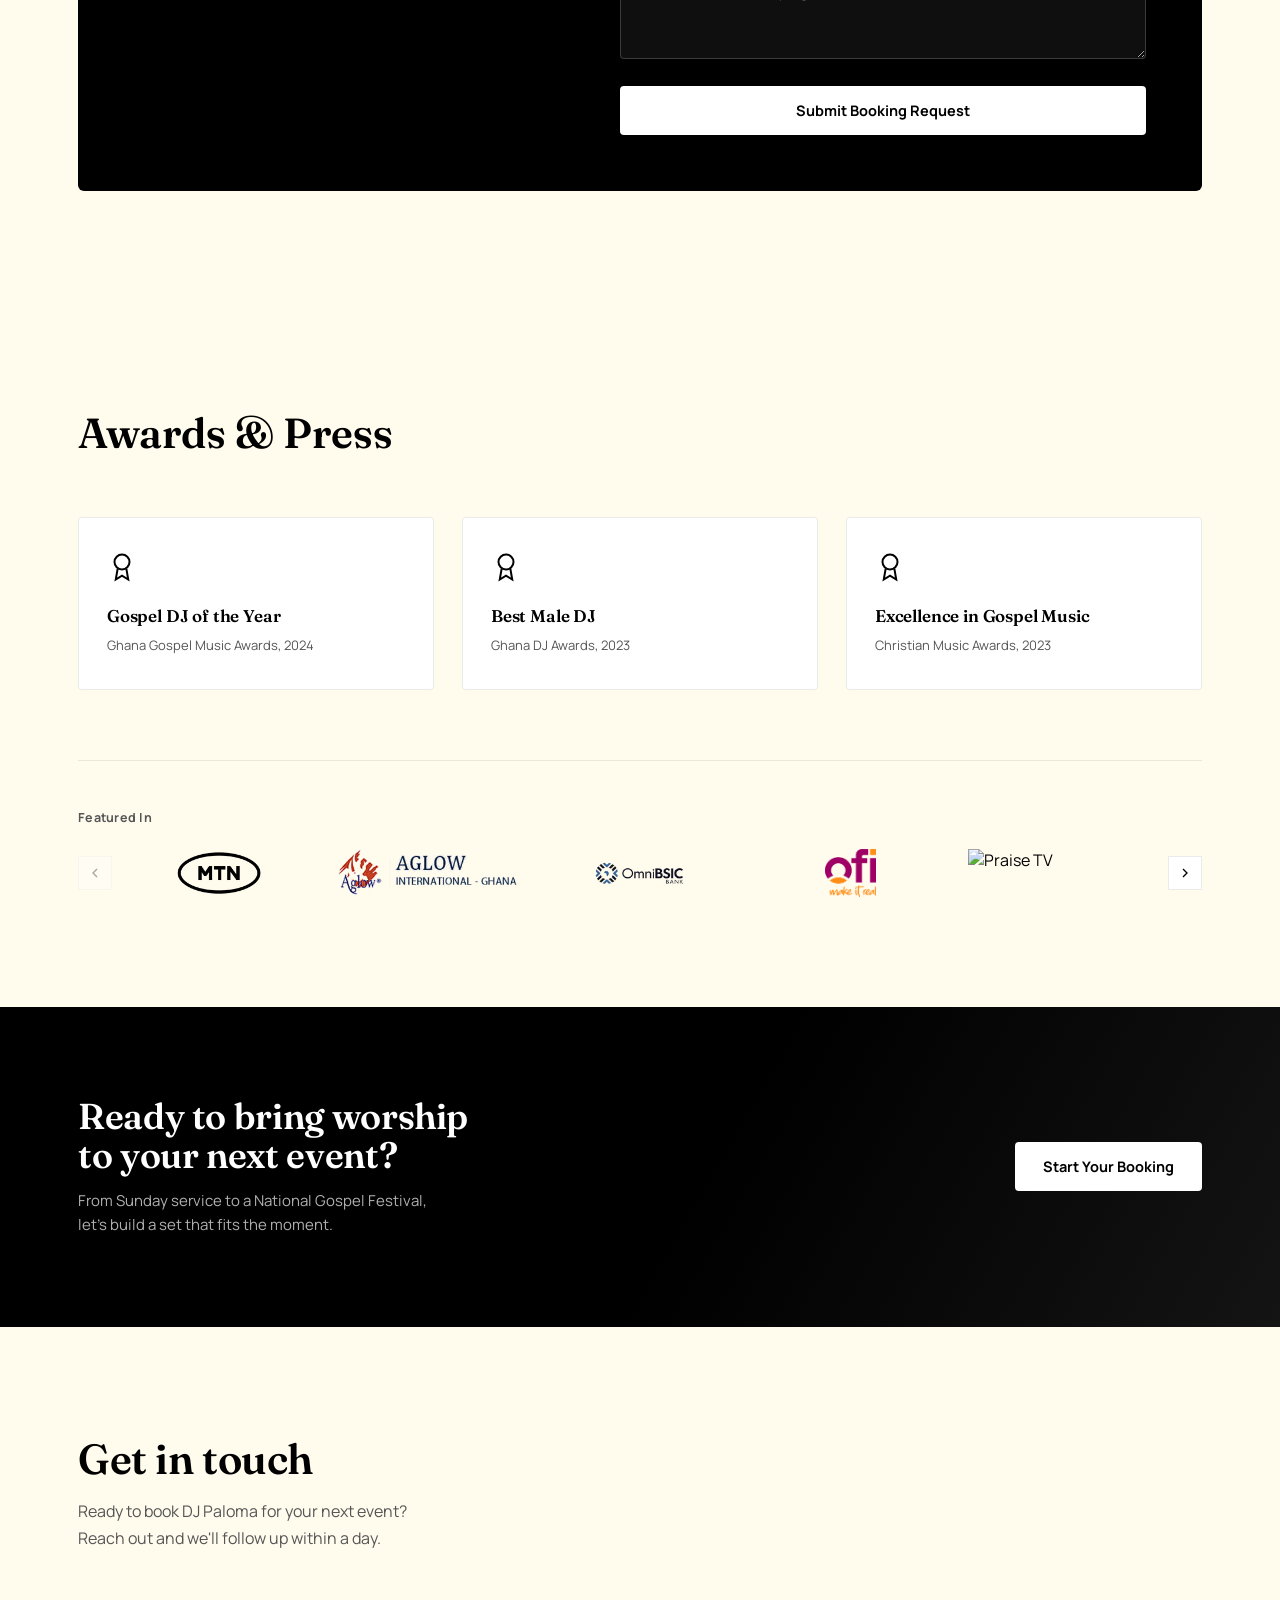
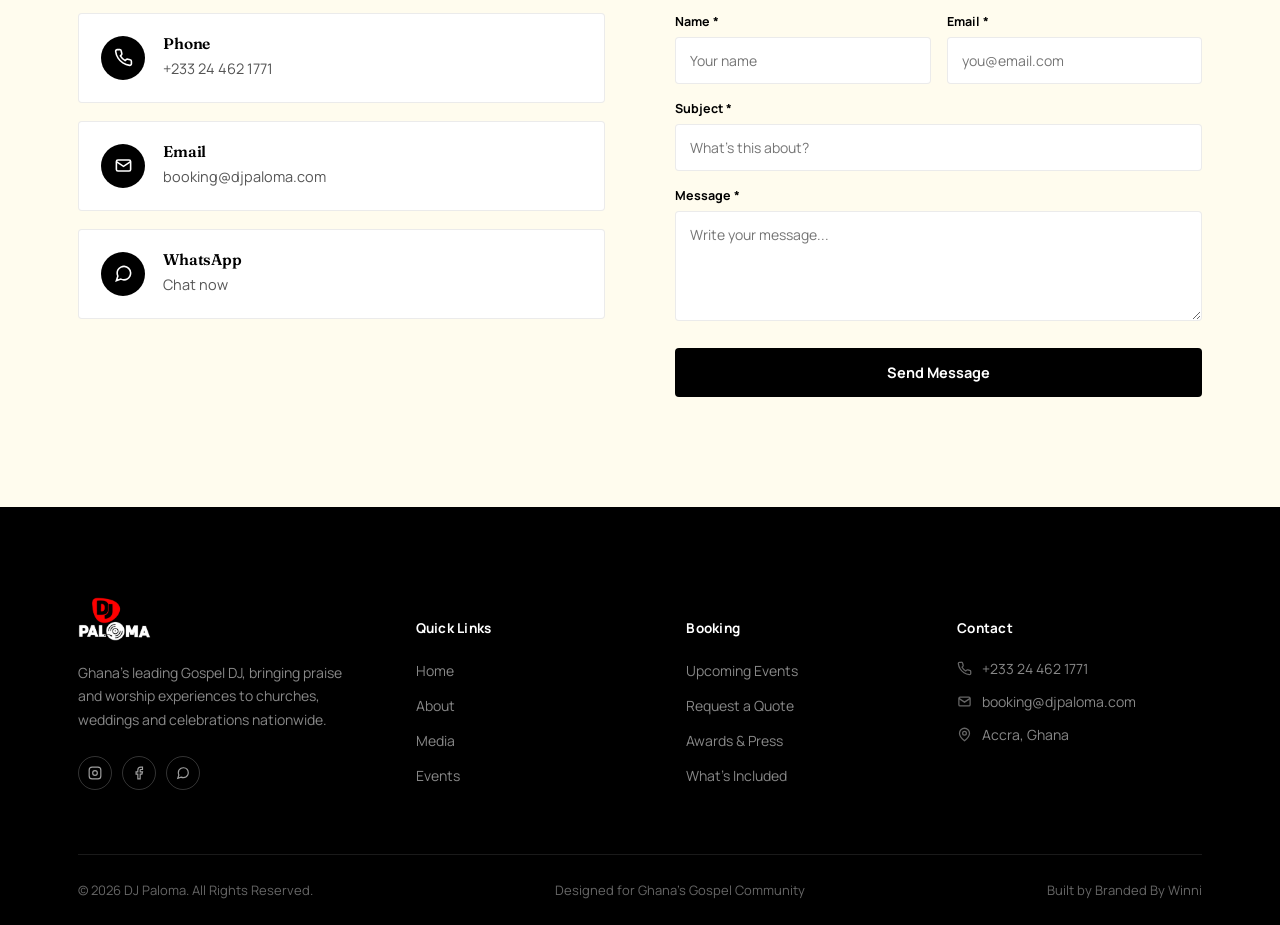
==== commit 25a28a9d: "Update DJ Paloma website design and assets" ====
--- a/djpaloma-redesign_1.html
+++ b/djpaloma-redesign_1.html
@@ -82,14 +82,15 @@
   .navlinks a:hover{color:var(--accent);}
   .navlinks a:hover::after{width:100%;}
   .book-btn{
-    background:#000000;color:#ffffff;
-    padding:11px 24px;font-weight:700;font-size:14px;border-radius:var(--radius);
+    background:var(--accent);color:#ffffff;
+    min-width:80px;padding:12px 12px;font-weight:800;font-size:15px;border-radius:var(--radius);text-align:center;
     border:none;outline:none;box-shadow:none;
     cursor:pointer;
     transition:background .2s, transform .2s;
   }
   .book-btn::after{display:none !important;}
-  .book-btn:hover{background:#222222;transform:translateY(-1px);}
+  .book-btn:hover{background:var(--accent-hover);transform:translateY(-1px);}
+  .navlinks a.book-btn{color:#ffffff;}
   .navtoggle{display:none;background:none;color:#000000;cursor:pointer;}
 
   /* ---------- hero ---------- */
@@ -102,7 +103,7 @@
   }
   .hero-photo{
     position:absolute;inset:0;
-    background-image:url('Images/background image(hero).jpg');
+    background-image:url('Images/hero.png');
     background-size:cover;
     background-position:right center;
     background-repeat:no-repeat;
@@ -122,12 +123,15 @@
   .eyebrow-bar{display:flex;align-items:center;gap:10px;margin-bottom:22px;}
   .eyebrow-bar .dash{width:24px;height:2px;background:var(--accent);}
   .eyebrow-bar span{color:#ffffff;font-size:13px;font-weight:700;letter-spacing:.06em;text-transform:uppercase;}
-  .slide h1{
-    font-size:clamp(38px,5.4vw,60px);
+  .slide strong{
+    display:block;
+    text-align:left;
+    font-size:clamp(30px,5.4vw,52px);
+    line-height:calc(1.08em - 5px);
     color:#ffffff;
-    font-weight:600;
-  }
-  .slide h1 em{font-style:italic;color:#ffffff;font-weight:500;}
+    font-weight:650;
+  }
+  .slide strong em{font-style:italic;color:#ffffff;font-weight:500;}
   .slide p.lede{
     margin-top:20px;color:#d0d0d0;font-size:17px;line-height:1.65;max-width:480px;
   }
@@ -164,6 +168,11 @@
   .kicker .dash{width:20px;height:2px;background:var(--accent);}
   .section-head h2{font-size:clamp(30px,3.4vw,42px);color:var(--ink);}
   .section-head p{margin-top:16px;color:var(--muted);font-size:16px;line-height:1.7;}
+  #media{padding-top:55px;}
+  .audiomack-link{display:inline-flex;align-items:center;gap:18px;background:#ffffff;border:1px solid var(--line);padding:22px 28px;color:var(--ink);font-size:16px;font-weight:800;transition:background .2s,transform .2s;}
+  .audiomack-link:hover{background:#fff4f1;transform:translateY(-2px);}
+  .audiomack-link img{width:42px;height:42px;display:block;object-fit:contain;}
+  .audiomack-link svg{width:18px;height:18px;}
   .bg-cream{background:var(--cream);}
   .bg-violet{background:var(--dark-950);color:#e0e0e0;}
   .bg-violet .section-head h2{color:#ffffff;}
@@ -191,7 +200,8 @@
   }
   .portrait-tag strong{display:block;font-family:'Fraunces',serif;font-size:16px;font-weight:600;}
   .portrait-tag span{font-size:12.5px;color:#cccccc;}
-  .about-copy h3{font-size:26px;margin-bottom:18px;color:var(--ink);}
+  .about-copy .kicker{font-size:26px;}
+  .about-copy h3{font-size:16px;margin-bottom:18px;color:var(--ink);}
   .about-copy p{color:var(--muted);font-size:15.5px;line-height:1.75;margin-bottom:16px;}
   .mission-box{
     border-left:3px solid #000000;
@@ -209,7 +219,7 @@
   /* ---------- feature grid ---------- */
   .feature-grid{display:grid;grid-template-columns:repeat(3,1fr);gap:1px;background:var(--line);border:1px solid var(--line);}
   .feature-card{background:var(--paper);padding:38px 32px;transition:background .2s;}
-  .feature-card:hover{background:var(--cream);}
+  .feature-card:hover{background:rgba(248,7,7,0.12);}
   .feature-num{font-family:'Fraunces',serif;font-size:13px;color:#555555;font-weight:600;margin-bottom:18px;display:block;}
   .feature-card h4{font-size:18px;margin-bottom:10px;color:var(--ink);}
   .feature-card p{font-size:14.5px;color:var(--muted);line-height:1.6;}
@@ -298,6 +308,8 @@
     width:100%;background:rgba(255,255,255,0.06);border:1px solid rgba(255,255,255,0.18);
     color:#fff;padding:12px 14px;border-radius:4px;font-family:inherit;font-size:14px;
   }
+  .field select{background:#ffffff;color:#111111;}
+  .field select option{background:#ffffff;color:#111111;}
   .field input:focus,.field select:focus,.field textarea:focus{outline:none;border-color:#ffffff;}
   .field input::placeholder,.field textarea::placeholder{color:#777777;}
   .field textarea{resize:vertical;min-height:90px;}
@@ -317,8 +329,15 @@
   .award-card span{font-size:13px;color:var(--muted);}
   .press-strip{border-top:1px solid var(--line);padding-top:44px;}
   .press-strip span.label{font-size:12.5px;color:var(--muted);font-weight:700;letter-spacing:.02em;}
-  .press-logos{display:flex;gap:48px;margin-top:22px;flex-wrap:wrap;align-items:center;}
-  .press-logos span{font-family:'Fraunces',serif;font-size:19px;color:var(--ink);opacity:.65;font-weight:600;}
+  .press-carousel{display:flex;align-items:center;gap:14px;margin-top:22px;}
+  .press-viewport{overflow:hidden;flex:1;}
+  .press-logos{display:flex;gap:24px;align-items:center;transition:transform .35s ease;}
+  .press-logo{flex:0 0 calc((100% - 96px) / 5);display:flex;align-items:center;justify-content:center;min-width:0;}
+  .press-logos img{width:100%;height:48px;object-fit:contain;}
+  .press-arrow{width:34px;height:34px;display:flex;align-items:center;justify-content:center;flex:0 0 auto;border:1px solid var(--line);background:var(--paper);color:var(--ink);}
+  .press-arrow:hover{background:var(--cream);}
+  .press-arrow:disabled{opacity:.35;cursor:default;}
+  .press-arrow svg{width:16px;height:16px;}
 
   /* ---------- CTA banner ---------- */
   .cta-band{
@@ -412,6 +431,7 @@
     .stat-row{flex-wrap:wrap;gap:20px;}
     .stat{flex:0 0 45%;}
     .why-head{align-items:flex-start;}
+    .press-logo{flex-basis:calc((100% - 24px) / 2);}
   }
 </style>
 </head>
@@ -426,7 +446,6 @@
     <div class="navlinks" id="navlinks">
       <a href="#home">Home</a>
       <a href="#about">About</a>
-      <a href="#media">Media</a>
       <a href="#events">Events</a>
       <a href="#awards">Awards</a>
       <a href="#contact" class="book-btn">Book Now</a>
@@ -442,38 +461,13 @@
   <div class="hero-photo"></div>
   <div class="wrap">
     <div class="slide-track">
-      <div class="slide active" data-slide="0">
-        <div class="eyebrow-bar"><span class="dash"></span><span>Ghana's Gospel DJ</span></div>
-        <h1>Praise that moves <em>the room.</em><br>Worship that moves <em>the heart.</em></h1>
-        <p class="lede">DJ Paloma blends contemporary gospel, live praise breaks and timeless worship classics into a single unforgettable set — for churches, conferences and celebrations across Ghana.</p>
+      <div class="slide active">
+        <strong>Praise and Worship <br> That moves the room</strong>
+        <p class="lede">DJ Paloma blends contemporary gospel, live praise breaks and timeless worship classics into a single unforgettable set.</p>
         <div class="hero-ctas">
-          <a href="#contact" class="btn-primary">Book DJ Paloma</a>
-          <a href="#media" class="btn-ghost">Watch Performances</a>
-        </div>
-      </div>
-      <div class="slide" data-slide="1">
-        <div class="eyebrow-bar"><span class="dash"></span><span>For Churches &amp; Conferences</span></div>
-        <h1>Built for the <em>altar,</em><br>ready for <em>any stage.</em></h1>
-        <p class="lede">From Sunday morning services to national gospel festivals, every set is curated for the moment — reading the room and leading it straight into worship.</p>
-        <div class="hero-ctas">
-          <a href="#experience" class="btn-primary">See the Experience</a>
-          <a href="#events" class="btn-ghost">Upcoming Events</a>
-        </div>
-      </div>
-      <div class="slide" data-slide="2">
-        <div class="eyebrow-bar"><span class="dash"></span><span>Weddings &amp; Celebrations</span></div>
-        <h1>Your big day, <em>held</em><br>in good sound.</h1>
-        <p class="lede">A gospel foundation with room to celebrate — DJ Paloma keeps weddings and family celebrations joyful, faith-filled, and beautifully paced.</p>
-        <div class="hero-ctas">
-          <a href="#contact" class="btn-primary">Check Availability</a>
-          <a href="#awards" class="btn-ghost">Awards &amp; Press</a>
-        </div>
-      </div>
-    </div>
-    <div class="slide-dots" id="slideDots">
-      <button class="active" data-dot="0"></button>
-      <button data-dot="1"></button>
-      <button data-dot="2"></button>
+          <a href="#contact" class="btn-primary">Check availabilty</a>
+        </div>
+      </div>
     </div>
   </div>
 </section>
@@ -500,19 +494,19 @@
         </div>
       </div>
       <div class="about-copy">
-        <div class="kicker"><span class="dash"></span>Get to Know DJ Paloma</div>
+        <div class="kicker"></span>Get to Know DJ Paloma</div>
         <h3>A journey of faith, carried through music</h3>
         <p>DJ Paloma is one of Ghana's most sought-after Gospel DJs, known for creating praise and worship experiences that bring congregations and communities together in faith. Years of spinning at churches, conferences and national gospel events have shaped a signature style: contemporary gospel hits woven seamlessly with timeless worship classics.</p>
-        <p>Every set is built around one goal — creating a space where hearts are lifted and God is glorified.</p>
+       <p>Every set is built around one goal creating a space where hearts are lifted and God is glorified.</p>
         <div class="mission-box">
           <span>Mission</span>
-          <p>To use music as a tool for worship — spreading the gospel message and creating faith-driven experiences that glorify God, one event at a time.</p>
+          <p>To use music as a tool for worship, spreading the gospel message and creating faith-driven experiences that glorify God, one event at a time.</p>
         </div>
         <div class="stat-row">
-          <div class="stat"><strong>180+</strong><span>Events played</span></div>
-          <div class="stat"><strong>60+</strong><span>Churches served</span></div>
-          <div class="stat"><strong>12</strong><span>Cities reached</span></div>
-          <div class="stat"><strong>7</strong><span>Years active</span></div>
+          <div class="stat"><strong>500+</strong><span>Events played</span></div>
+          <div class="stat"><strong>100+</strong><span>Churches served</span></div>
+          <div class="stat"><strong>15</strong><span>Cities reached</span></div>
+          <div class="stat"><strong>9</strong><span>Years active</span></div>
         </div>
       </div>
     </div>
@@ -523,9 +517,8 @@
 <section class="bg-cream" id="experience">
   <div class="wrap">
     <div class="section-head">
-      <div class="kicker"><span class="dash"></span>What's Included</div>
-      <h2>The DJ Paloma experience</h2>
-      <p>Every booking is built around your event, not a fixed playlist — here's what shapes each performance.</p>
+      <h2>The DJ Paloma Experience</h2>
+      <p>Every booking is built around your event, not a fixed playlisthere's what shapes each performance.</p>
     </div>
     <div class="feature-grid">
       <div class="feature-card">
@@ -562,51 +555,17 @@
   </div>
 </section>
 
-<!-- ================= MEDIA (why-us style 3 cards) ================= -->
+<!-- ================= MEDIA ================= -->
 <section id="media">
   <div class="wrap">
-    <div class="why-head">
-      <div class="section-head" style="margin-bottom:0;">
-        <div class="kicker"><span class="dash"></span>Experience the Energy</div>
-        <h2>Media &amp; gospel mixes</h2>
-      </div>
-      <a href="https://instagram.com/gh.djpaloma" class="why-link">Follow @gh.djpaloma <svg viewBox="0 0 24 24" fill="none" stroke="currentColor" stroke-width="2"><path d="M5 12h14M13 6l6 6-6 6"/></svg></a>
-    </div>
-    <div class="why-grid">
-      <div class="why-card">
-        <div class="why-media main-photo">
-          <div class="play-ring"></div>
-          <svg viewBox="0 0 24 24" fill="currentColor"><path d="M8 5v14l11-7z"/></svg>
-        </div>
-        <div class="why-body">
-          <h4>Praise &amp; Worship Mix, Vol. 1</h4>
-          <p>An hour of contemporary praise blended into unbroken worship flow.</p>
-          <a href="#" class="why-link">Listen Now <svg viewBox="0 0 24 24" fill="none" stroke="currentColor" stroke-width="2"><path d="M5 12h14M13 6l6 6-6 6"/></svg></a>
-        </div>
-      </div>
-      <div class="why-card">
-        <div class="why-media alt1">
-          <div class="play-ring"></div>
-          <svg viewBox="0 0 24 24" fill="currentColor"><path d="M8 5v14l11-7z"/></svg>
-        </div>
-        <div class="why-body">
-          <h4>Sunday Morning Vibes</h4>
-          <p>Gentle, reflective worship built for early-service congregations.</p>
-          <a href="#" class="why-link">Listen Now <svg viewBox="0 0 24 24" fill="none" stroke="currentColor" stroke-width="2"><path d="M5 12h14M13 6l6 6-6 6"/></svg></a>
-        </div>
-      </div>
-      <div class="why-card">
-        <div class="why-media alt2">
-          <div class="play-ring"></div>
-          <svg viewBox="0 0 24 24" fill="currentColor"><path d="M8 5v14l11-7z"/></svg>
-        </div>
-        <div class="why-body">
-          <h4>Contemporary Gospel Hits</h4>
-          <p>Upbeat praise for youth nights, festivals and celebrations.</p>
-          <a href="#" class="why-link">Listen Now <svg viewBox="0 0 24 24" fill="none" stroke="currentColor" stroke-width="2"><path d="M5 12h14M13 6l6 6-6 6"/></svg></a>
-        </div>
-      </div>
-    </div>
+    <div class="section-head" style="margin-bottom:32px;">
+      <h2>Media &amp; Gospel mixes</h2>
+    </div>
+    <a class="audiomack-link" href="https://audiomack.com/invites/37723125" target="_blank" rel="noopener noreferrer">
+      <img src="Images/audiomack.jpg" alt="Audiomack logo">
+      <span>Listen to the playlist on Audiomack</span>
+      <svg viewBox="0 0 24 24" fill="none" stroke="currentColor" stroke-width="2"><path d="M5 12h14M13 6l6 6-6 6"/></svg>
+    </a>
   </div>
 </section>
 
@@ -614,9 +573,9 @@
 <section class="bg-violet">
   <div class="wrap">
     <div class="section-head">
-      <div class="kicker"><span class="dash"></span>Event Highlights</div>
+      <div class="kicker">Event Highlights</div>
       <h2>Moments from the field</h2>
-      <p>A glimpse of DJ Paloma live — from Christmas services to radio features across Ghana.</p>
+      <p>A glimpse of DJ Paloma live from Christmas services to radio features across Ghana.</p>
     </div>
     <div class="highlights-grid">
       <a href="https://instagram.com/gh.djpaloma">
@@ -643,9 +602,8 @@
 <section class="bg-cream" id="events">
   <div class="wrap">
     <div class="section-head">
-      <div class="kicker"><span class="dash"></span>Where to Find Me</div>
-      <h2>Events &amp; bookings</h2>
-      <p>A look at where DJ Paloma is playing next — and how to lock in your own date.</p>
+      <h2>Events &amp; Bookings</h2>
+      <p>A look at where DJ Paloma is playing next and how to lock in your own date.</p>
     </div>
     <div class="events-tabs">
       <span class="tab-btn active">Upcoming Events</span>
@@ -716,8 +674,7 @@
 <section id="awards">
   <div class="wrap">
     <div class="section-head">
-      <div class="kicker"><span class="dash"></span>Recognition</div>
-      <h2>Awards &amp; press</h2>
+      <h2>Awards &amp; Press</h2>
     </div>
     <div class="awards-grid">
       <div class="award-card">
@@ -738,8 +695,26 @@
     </div>
     <div class="press-strip">
       <span class="label">Featured In</span>
-      <div class="press-logos">
-        <span>Joy FM</span><span>Peace FM</span><span>GHOne TV</span><span>Gospel News</span>
+      <div class="press-carousel">
+        <button class="press-arrow" id="pressPrev" type="button" aria-label="Previous featured brands" disabled>
+          <svg viewBox="0 0 24 24" fill="none" stroke="currentColor" stroke-width="2"><path d="m15 18-6-6 6-6"/></svg>
+        </button>
+        <div class="press-viewport" id="pressViewport">
+          <div class="press-logos" id="pressLogos">
+            <div class="press-logo"><img src="Images/featured/mtnlogo.png" alt="MTN"></div>
+            <div class="press-logo"><img src="Images/featured/aglow-ghana.png" alt="Aglow Ghana"></div>
+            <div class="press-logo"><img src="Images/featured/omnibisc-bank.png" alt="Omnibisc Bank"></div>
+            <div class="press-logo"><img src="Images/featured/ofi-ghana.png" alt="OFI Ghana"></div>
+            <div class="press-logo"><img src="Images/featured/Praise-tv.png" alt="Praise TV"></div>
+            <div class="press-logo"><img src="Images/featured/hitz-fm.png" alt="Hitz FM"></div>
+            <div class="press-logo"><img src="Images/featured/zylofon-media.png" alt="Zylofon Media"></div>
+            <div class="press-logo"><img src="Images/featured/kristocentric.png" alt="Kristocentric"></div>
+            <div class="press-logo"><img src="Images/featured/footprint-tv.png" alt="Footprint TV"></div>
+          </div>
+        </div>
+        <button class="press-arrow" id="pressNext" type="button" aria-label="Next featured brands">
+          <svg viewBox="0 0 24 24" fill="none" stroke="currentColor" stroke-width="2"><path d="m9 18 6-6-6-6"/></svg>
+        </button>
       </div>
     </div>
   </div>
@@ -749,8 +724,8 @@
 <section class="cta-band">
   <div class="wrap cta-inner">
     <div>
-      <h2>Ready to bring worship to your next event?</h2>
-      <p>From Sunday service to a national gospel festival — let's build a set that fits the moment.</p>
+      <h2>Ready to bring worship <br> to your next event?</h2>
+      <p>From Sunday service to a National Gospel Festival, <br> let's build a set that fits the moment.</p>
     </div>
     <a href="#contact" class="btn-primary">Start Your Booking</a>
   </div>
@@ -760,9 +735,8 @@
 <section class="bg-cream" id="contact">
   <div class="wrap">
     <div class="section-head">
-      <div class="kicker"><span class="dash"></span>Let's Connect</div>
       <h2>Get in touch</h2>
-      <p>Ready to book DJ Paloma for your next event? Reach out and we'll follow up within a day.</p>
+      <p>Ready to book DJ Paloma for your next event? <br> Reach out and we'll follow up within a day.</p>
     </div>
     <div class="contact-grid">
       <div class="contact-cards">
@@ -821,8 +795,9 @@
       </div>
     </div>
     <div class="footer-bottom">
-      <span>© 2026 DJ Paloma. All rights reserved.</span>
-      <span>Designed for Ghana's gospel community</span>
+      <span>© 2026 DJ Paloma. All Rights Reserved.</span>
+      <span>Designed for Ghana's Gospel Community</span>
+      <span>Built by Branded By Winni</span>
     </div>
   </div>
 </footer>
@@ -832,23 +807,23 @@
 </button>
 
 <script>
-  // hero slider
-  const slides = document.querySelectorAll('.slide');
-  const dots = document.querySelectorAll('#slideDots button');
-  let current = 0;
-  function goTo(i){
-    slides[current].classList.remove('active');
-    dots[current].classList.remove('active');
-    current = i;
-    slides[current].classList.add('active');
-    dots[current].classList.add('active');
-  }
-  dots.forEach((d,i)=>d.addEventListener('click',()=>goTo(i)));
-  setInterval(()=>{ goTo((current+1)%slides.length); }, 6500);
-
   // ticker duplicate for seamless loop
   const ticker = document.getElementById('tickerInner');
   ticker.innerHTML += ticker.innerHTML;
+
+  // featured brands carousel
+  const pressViewport = document.getElementById('pressViewport');
+  const pressPrev = document.getElementById('pressPrev');
+  const pressNext = document.getElementById('pressNext');
+  function updatePressArrows(){
+    pressPrev.disabled = pressViewport.scrollLeft <= 1;
+    pressNext.disabled = pressViewport.scrollLeft + pressViewport.clientWidth >= pressViewport.scrollWidth - 1;
+  }
+  pressPrev.addEventListener('click',()=>pressViewport.scrollBy({left:-pressViewport.clientWidth,behavior:'smooth'}));
+  pressNext.addEventListener('click',()=>pressViewport.scrollBy({left:pressViewport.clientWidth,behavior:'smooth'}));
+  pressViewport.addEventListener('scroll',updatePressArrows);
+  window.addEventListener('resize',updatePressArrows);
+  updatePressArrows();
 
   // mobile nav
   const navtoggle = document.getElementById('navtoggle');
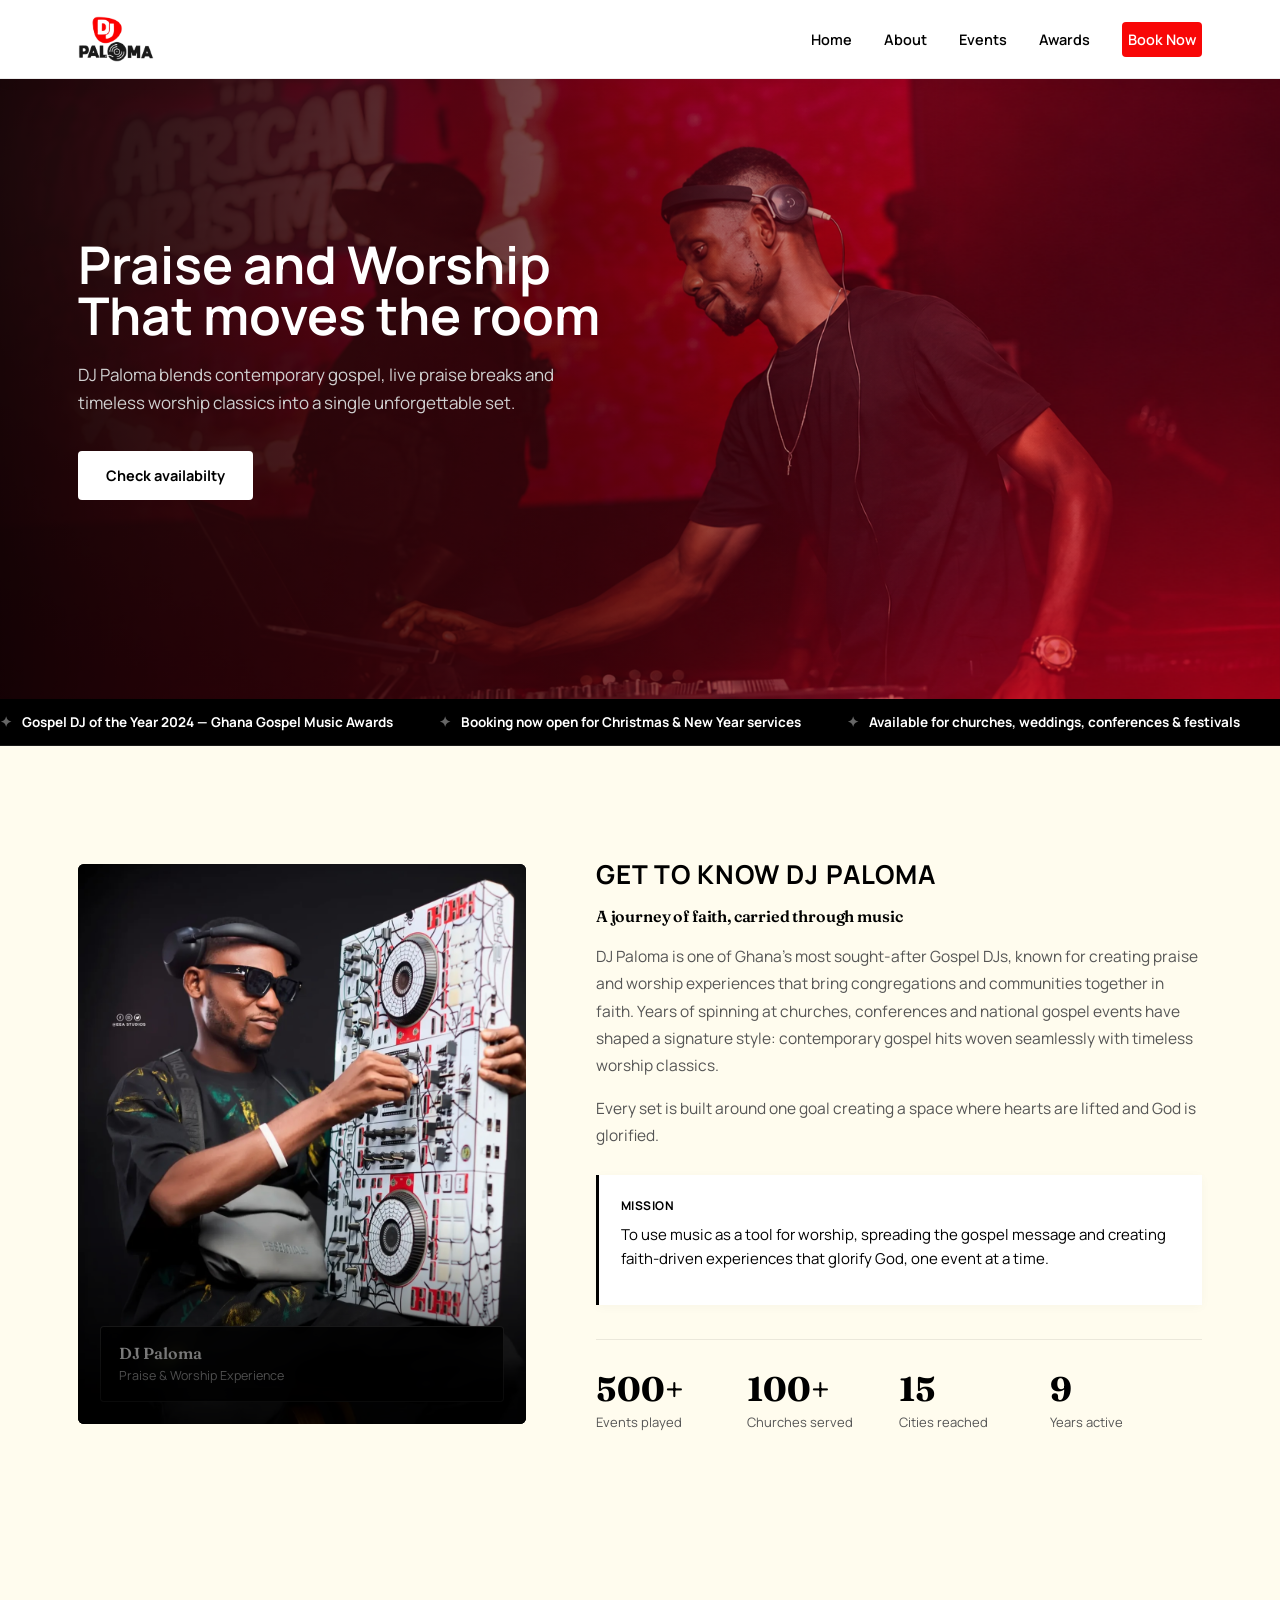
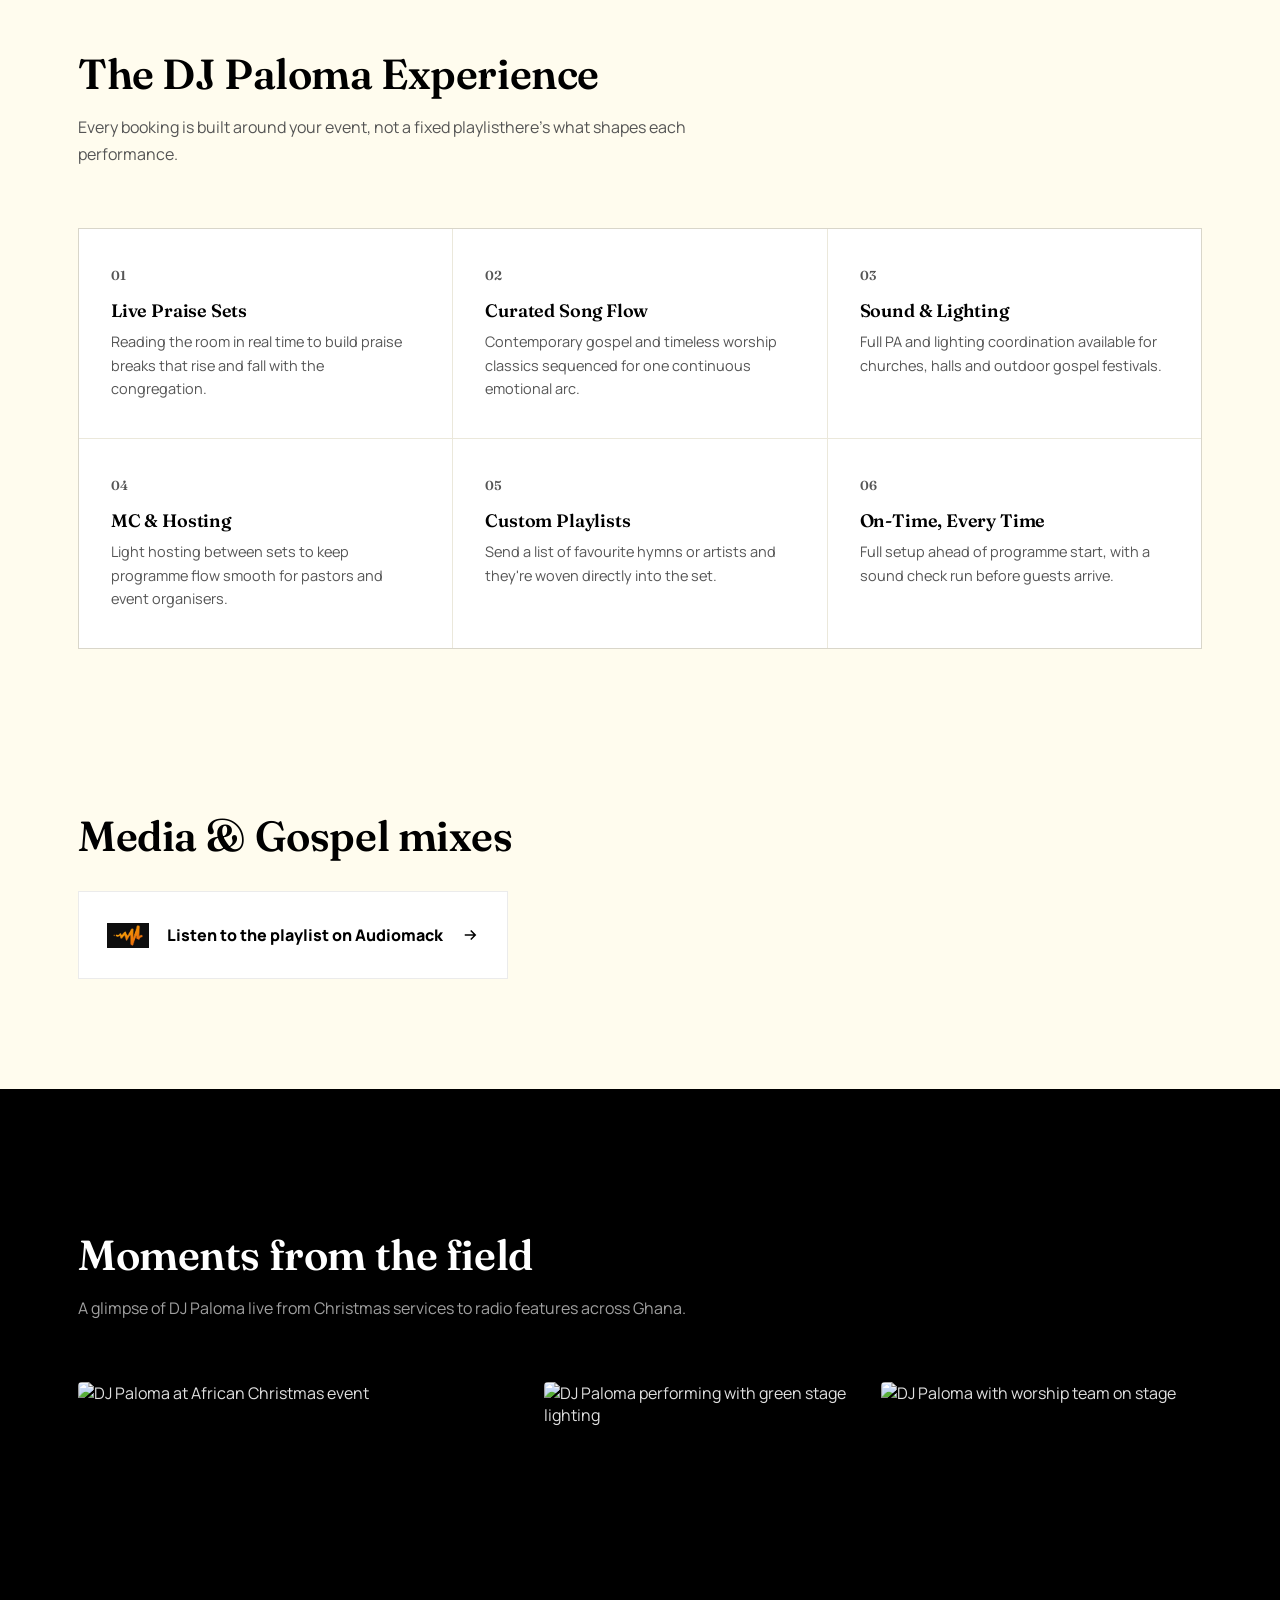
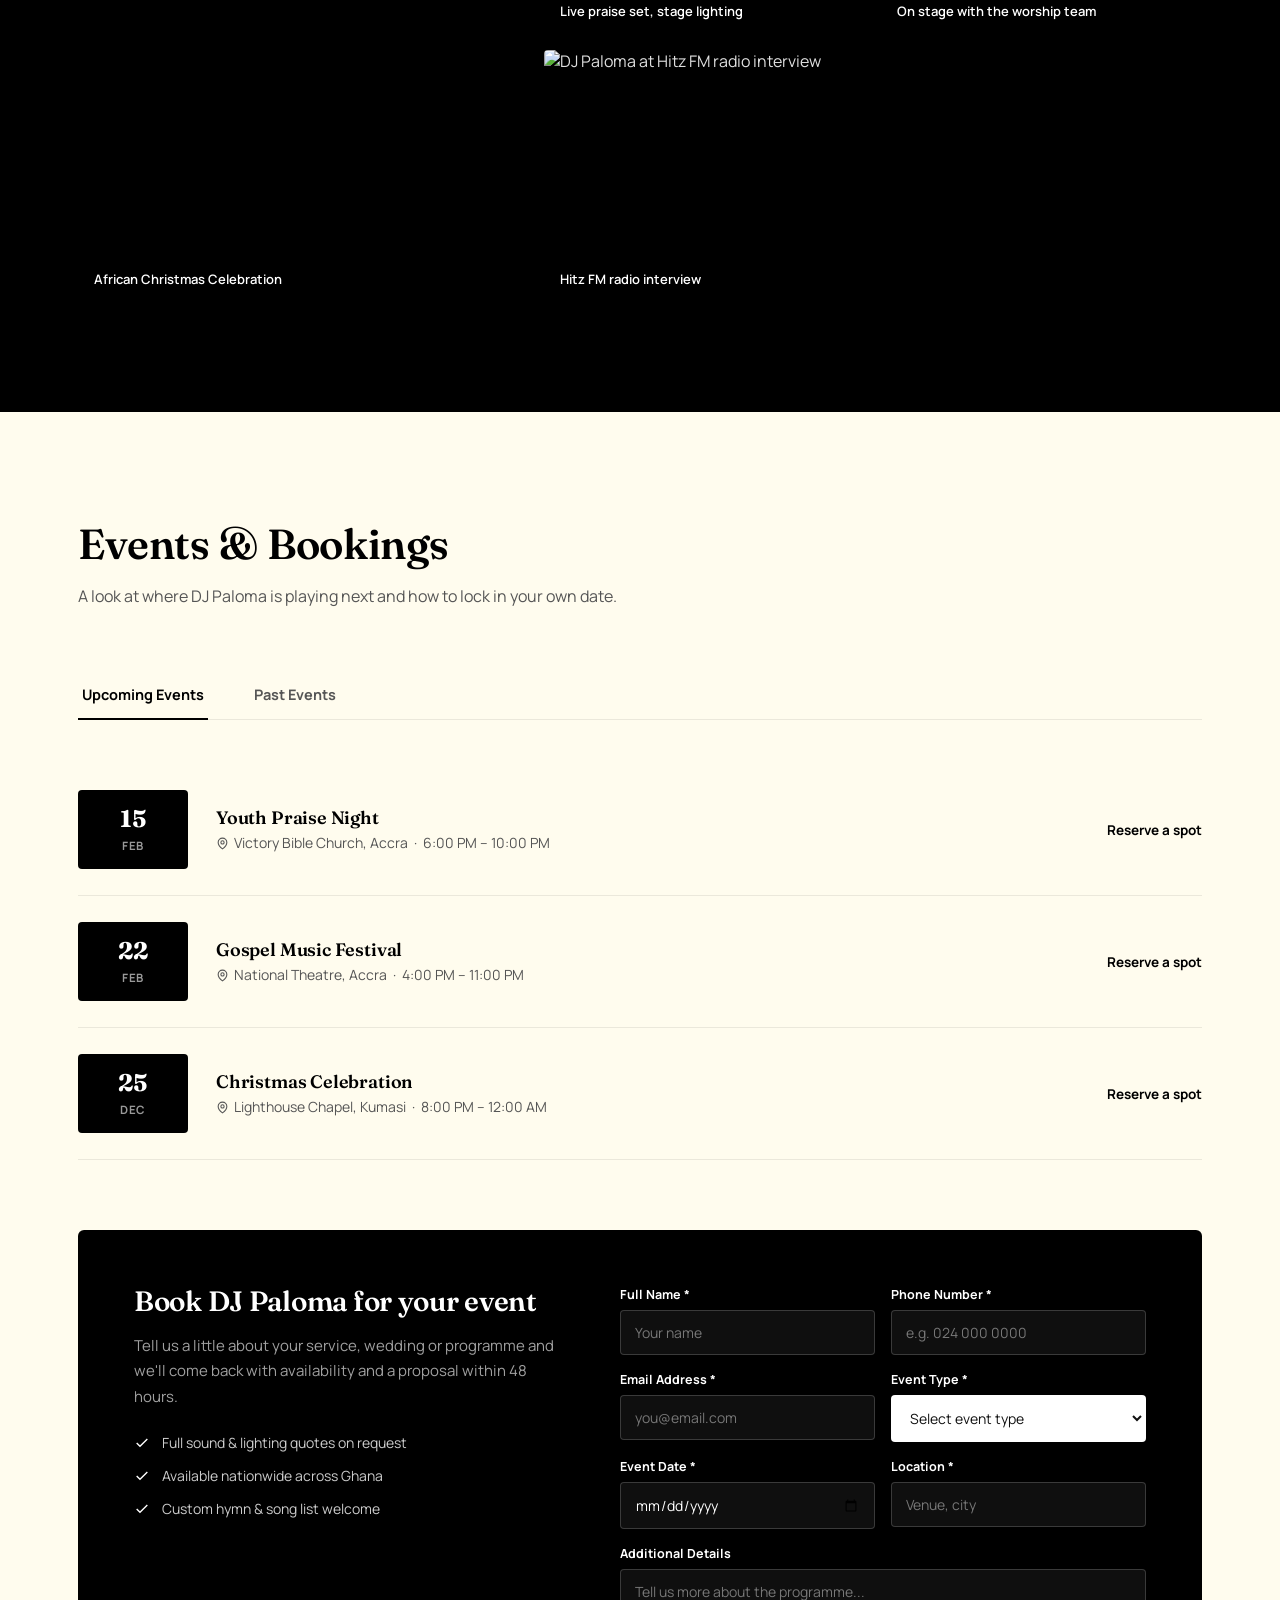
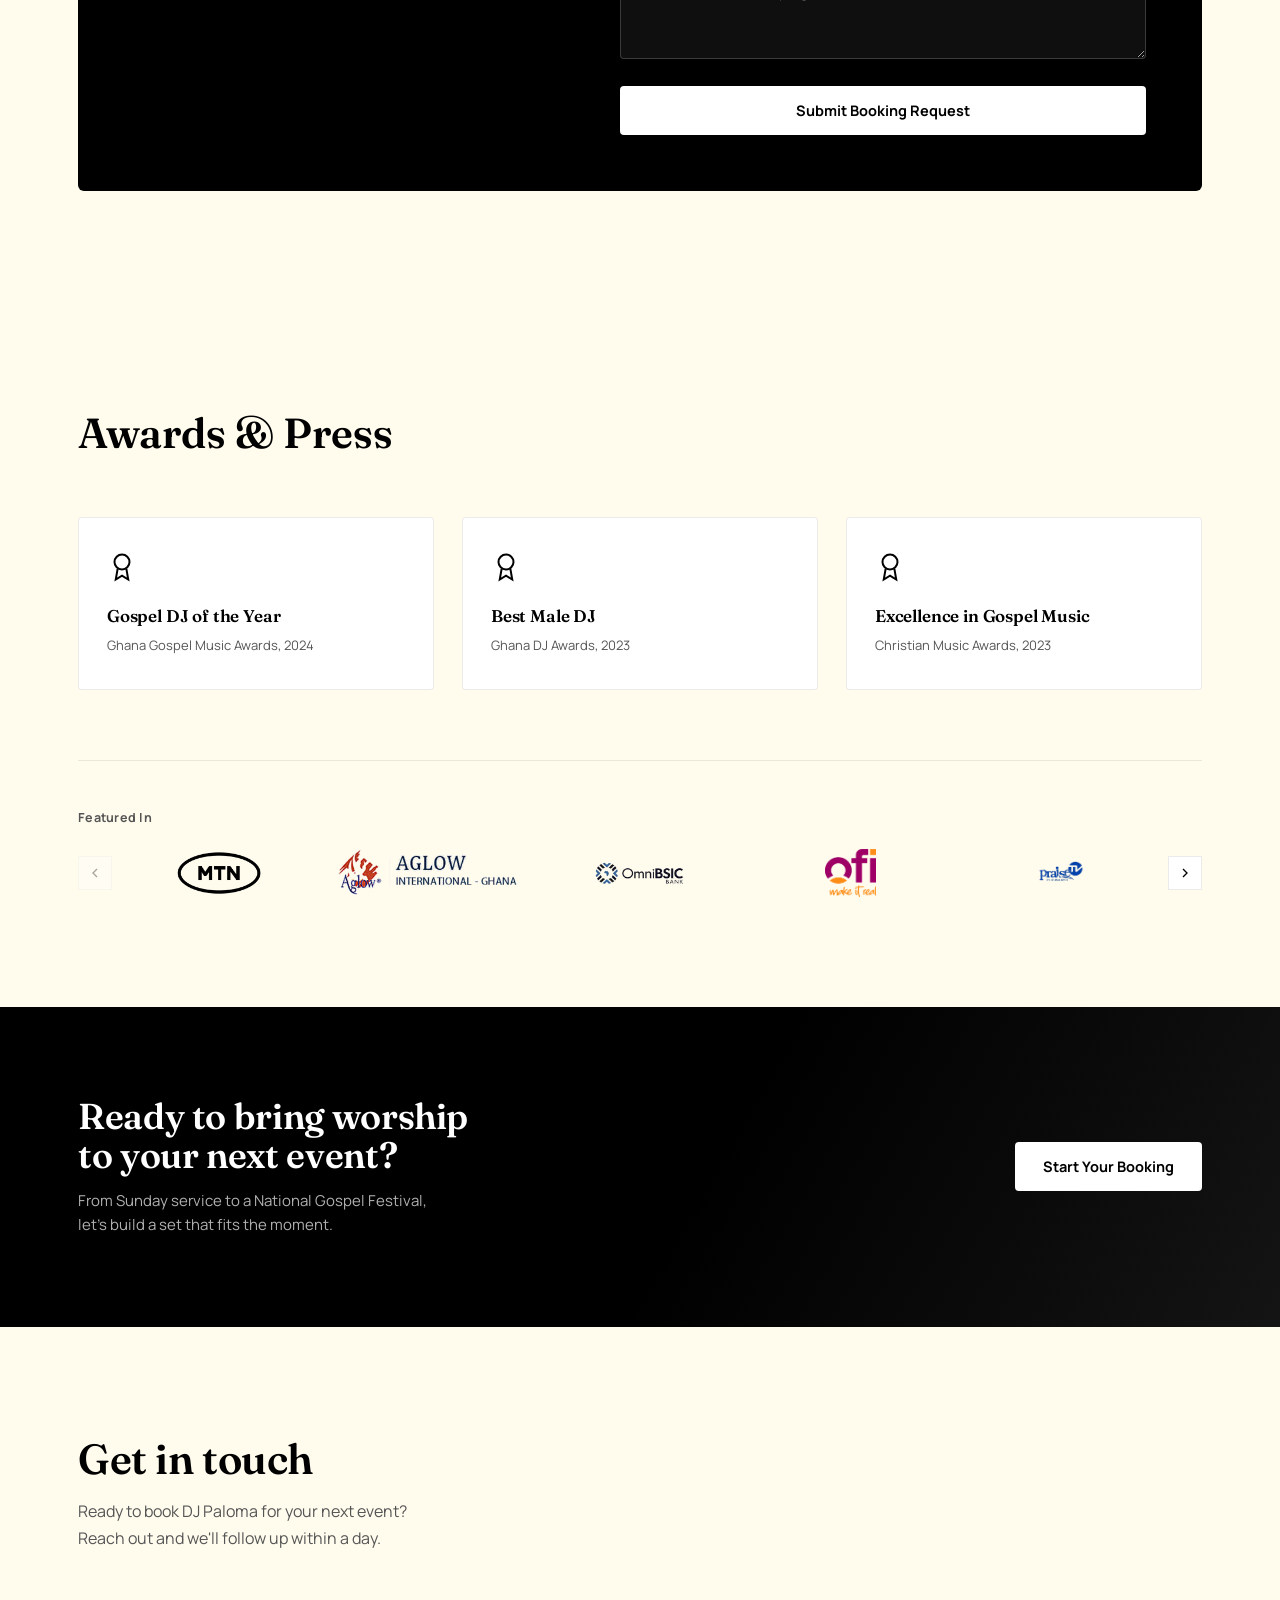
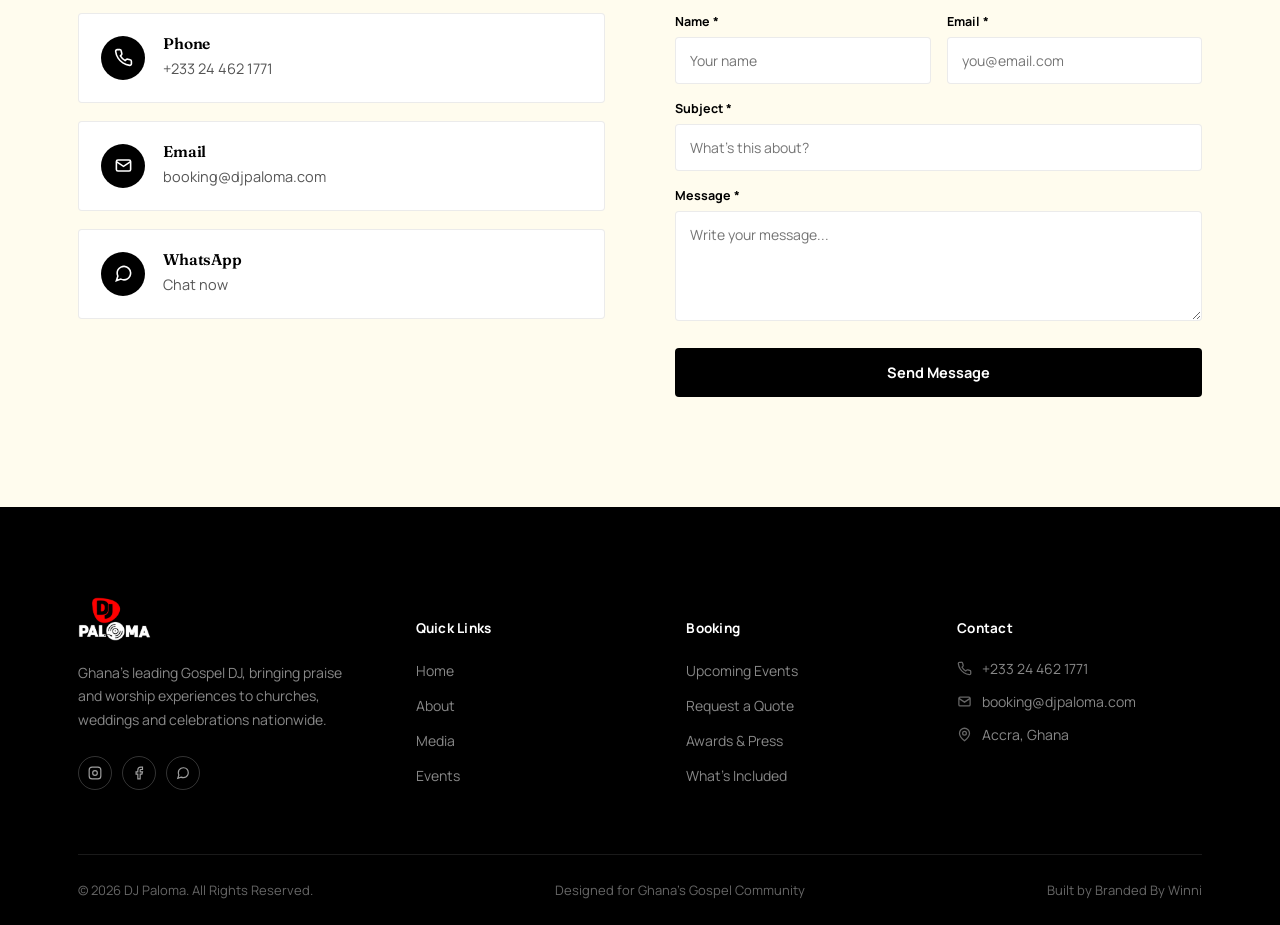
==== commit 04e46695: "Fix Praise TV logo path casing" ====
--- a/djpaloma-redesign_1.html
+++ b/djpaloma-redesign_1.html
@@ -705,7 +705,7 @@
             <div class="press-logo"><img src="Images/featured/aglow-ghana.png" alt="Aglow Ghana"></div>
             <div class="press-logo"><img src="Images/featured/omnibisc-bank.png" alt="Omnibisc Bank"></div>
             <div class="press-logo"><img src="Images/featured/ofi-ghana.png" alt="OFI Ghana"></div>
-            <div class="press-logo"><img src="Images/featured/Praise-tv.png" alt="Praise TV"></div>
+            <div class="press-logo"><img src="Images/featured/praise-tv.png" alt="Praise TV"></div>
             <div class="press-logo"><img src="Images/featured/hitz-fm.png" alt="Hitz FM"></div>
             <div class="press-logo"><img src="Images/featured/zylofon-media.png" alt="Zylofon Media"></div>
             <div class="press-logo"><img src="Images/featured/kristocentric.png" alt="Kristocentric"></div>
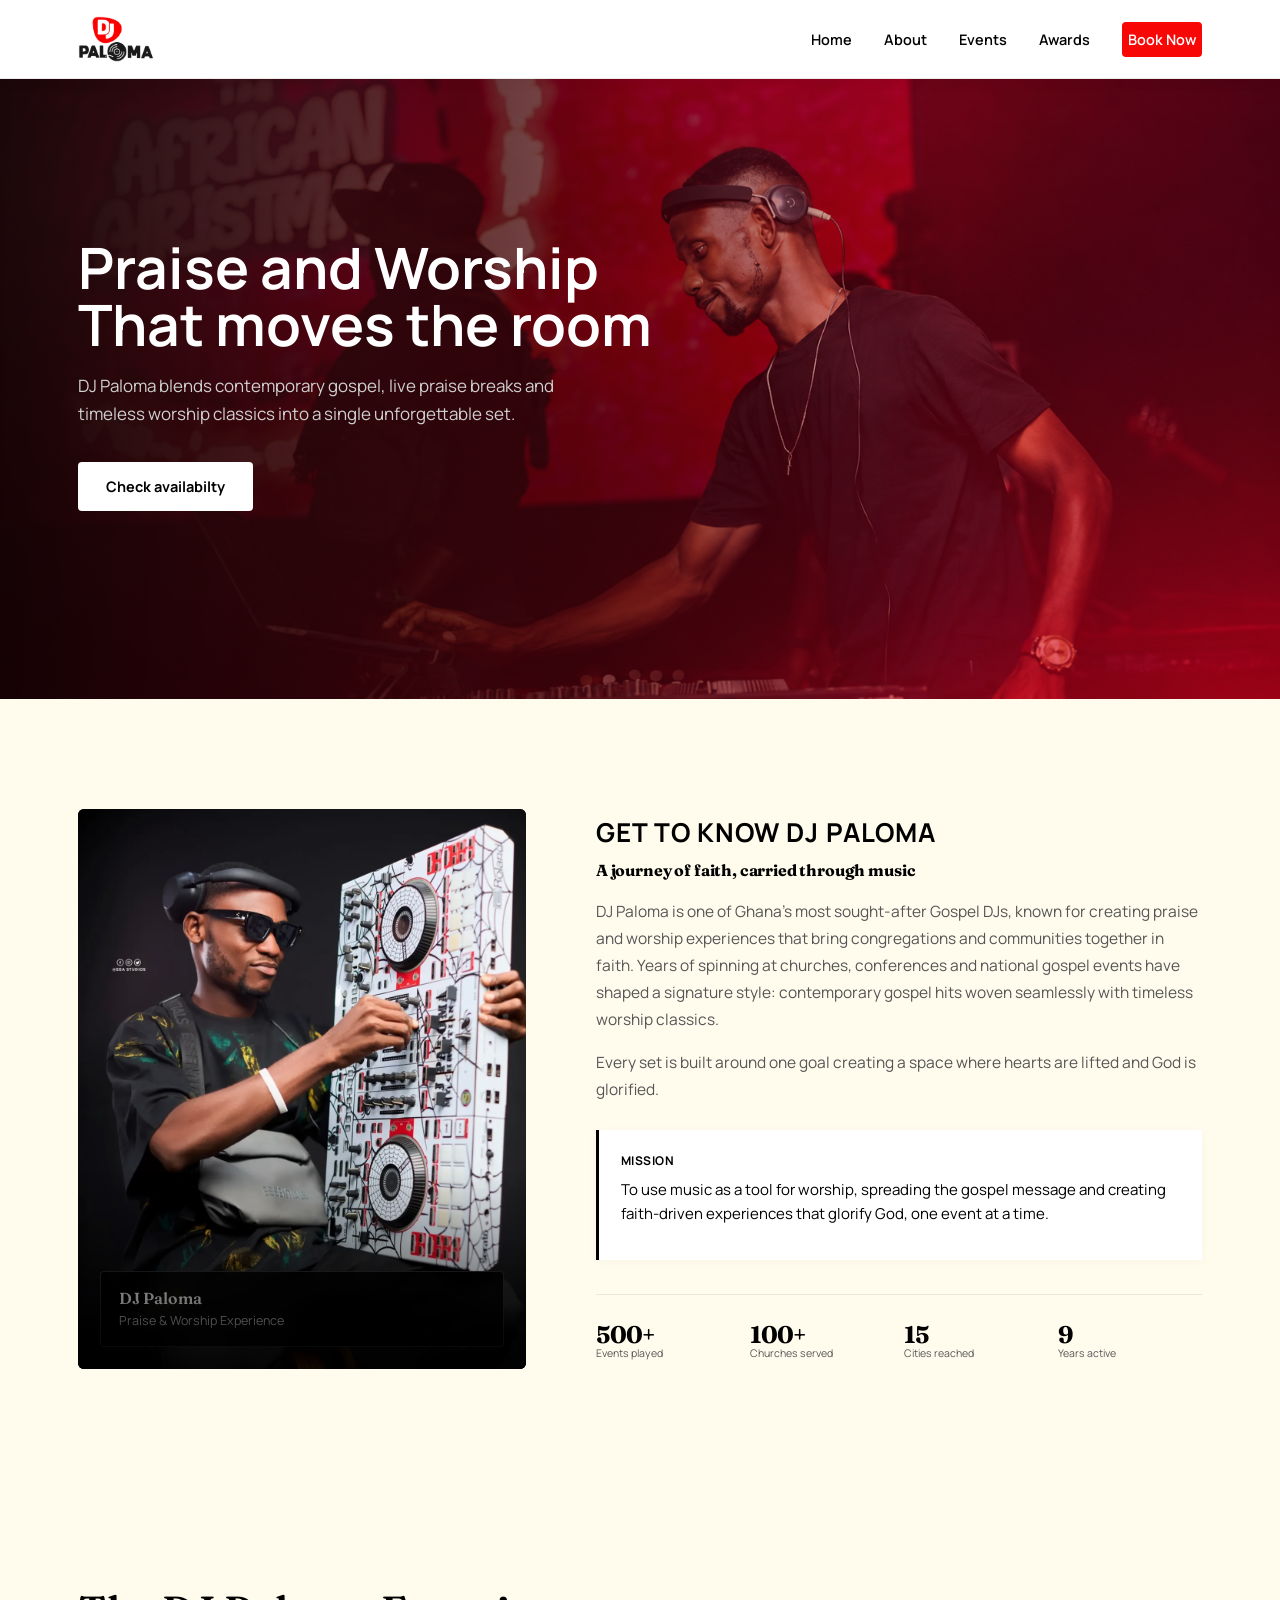
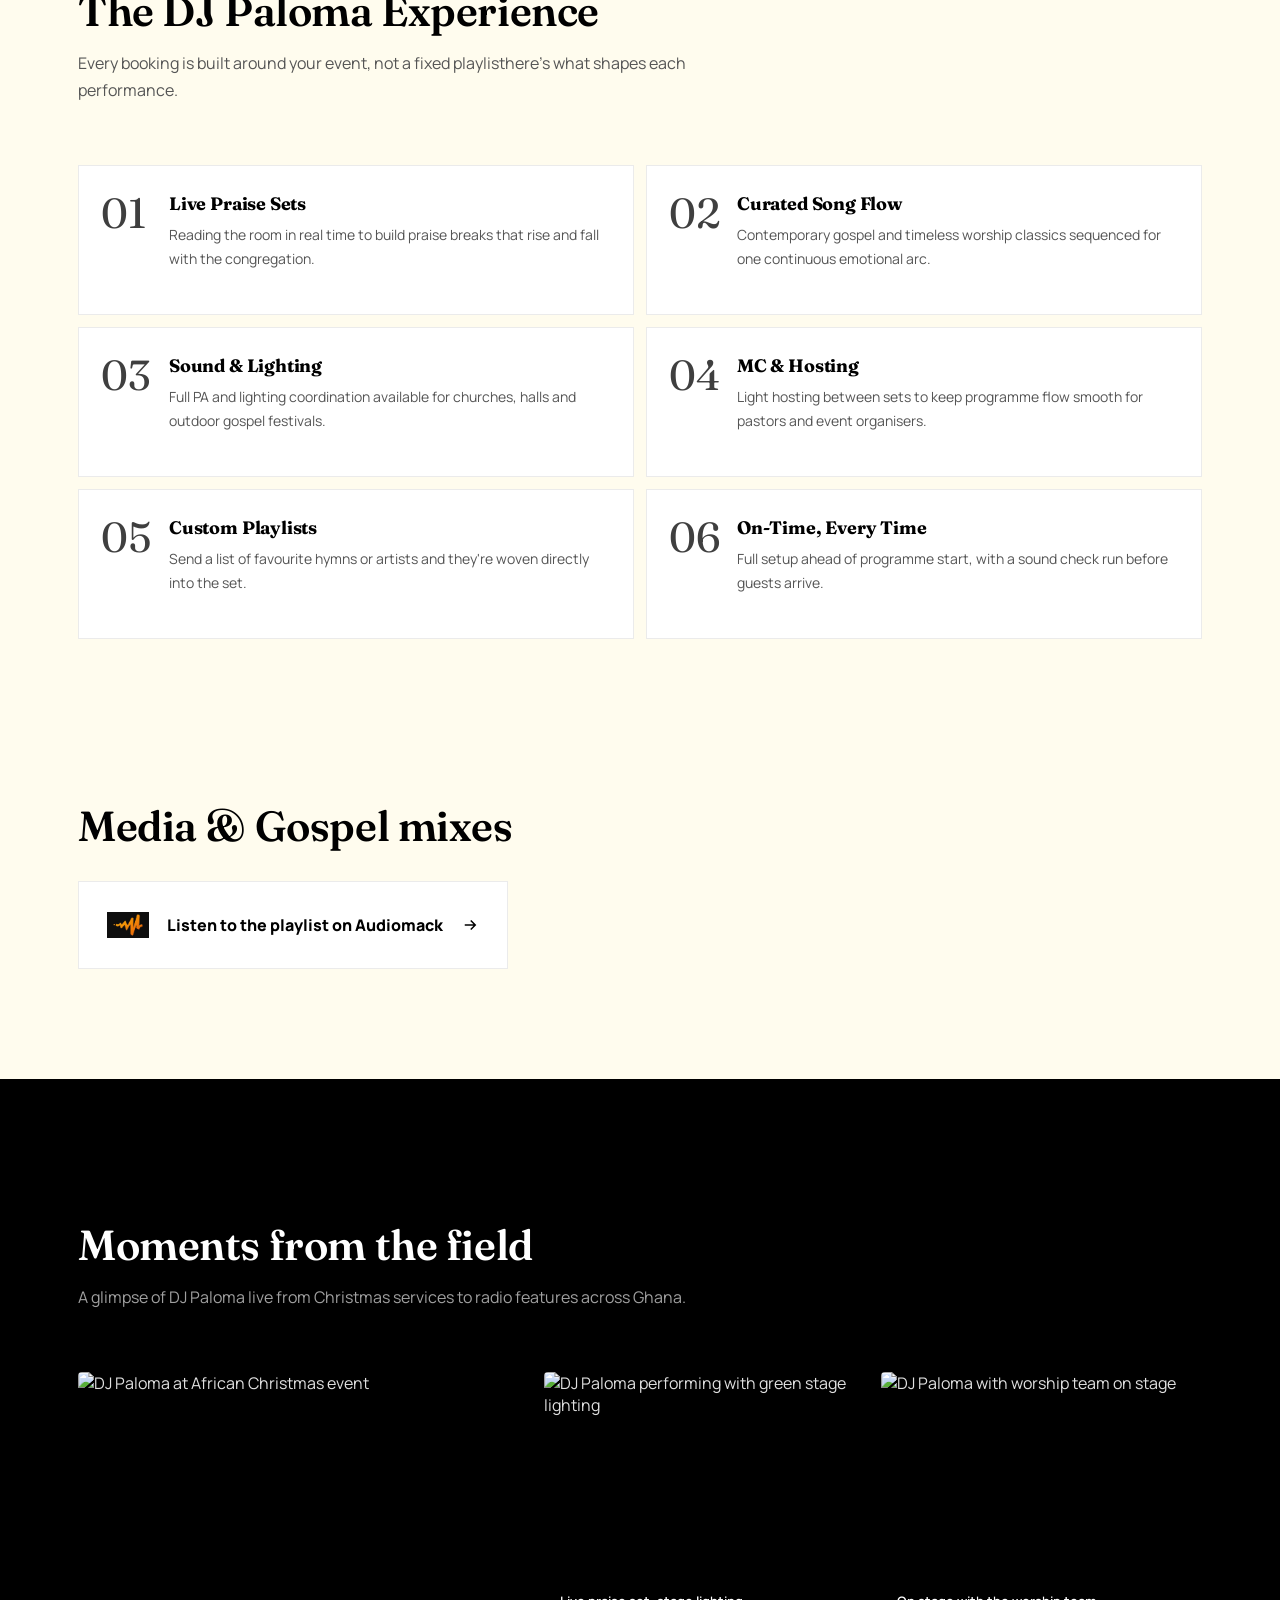
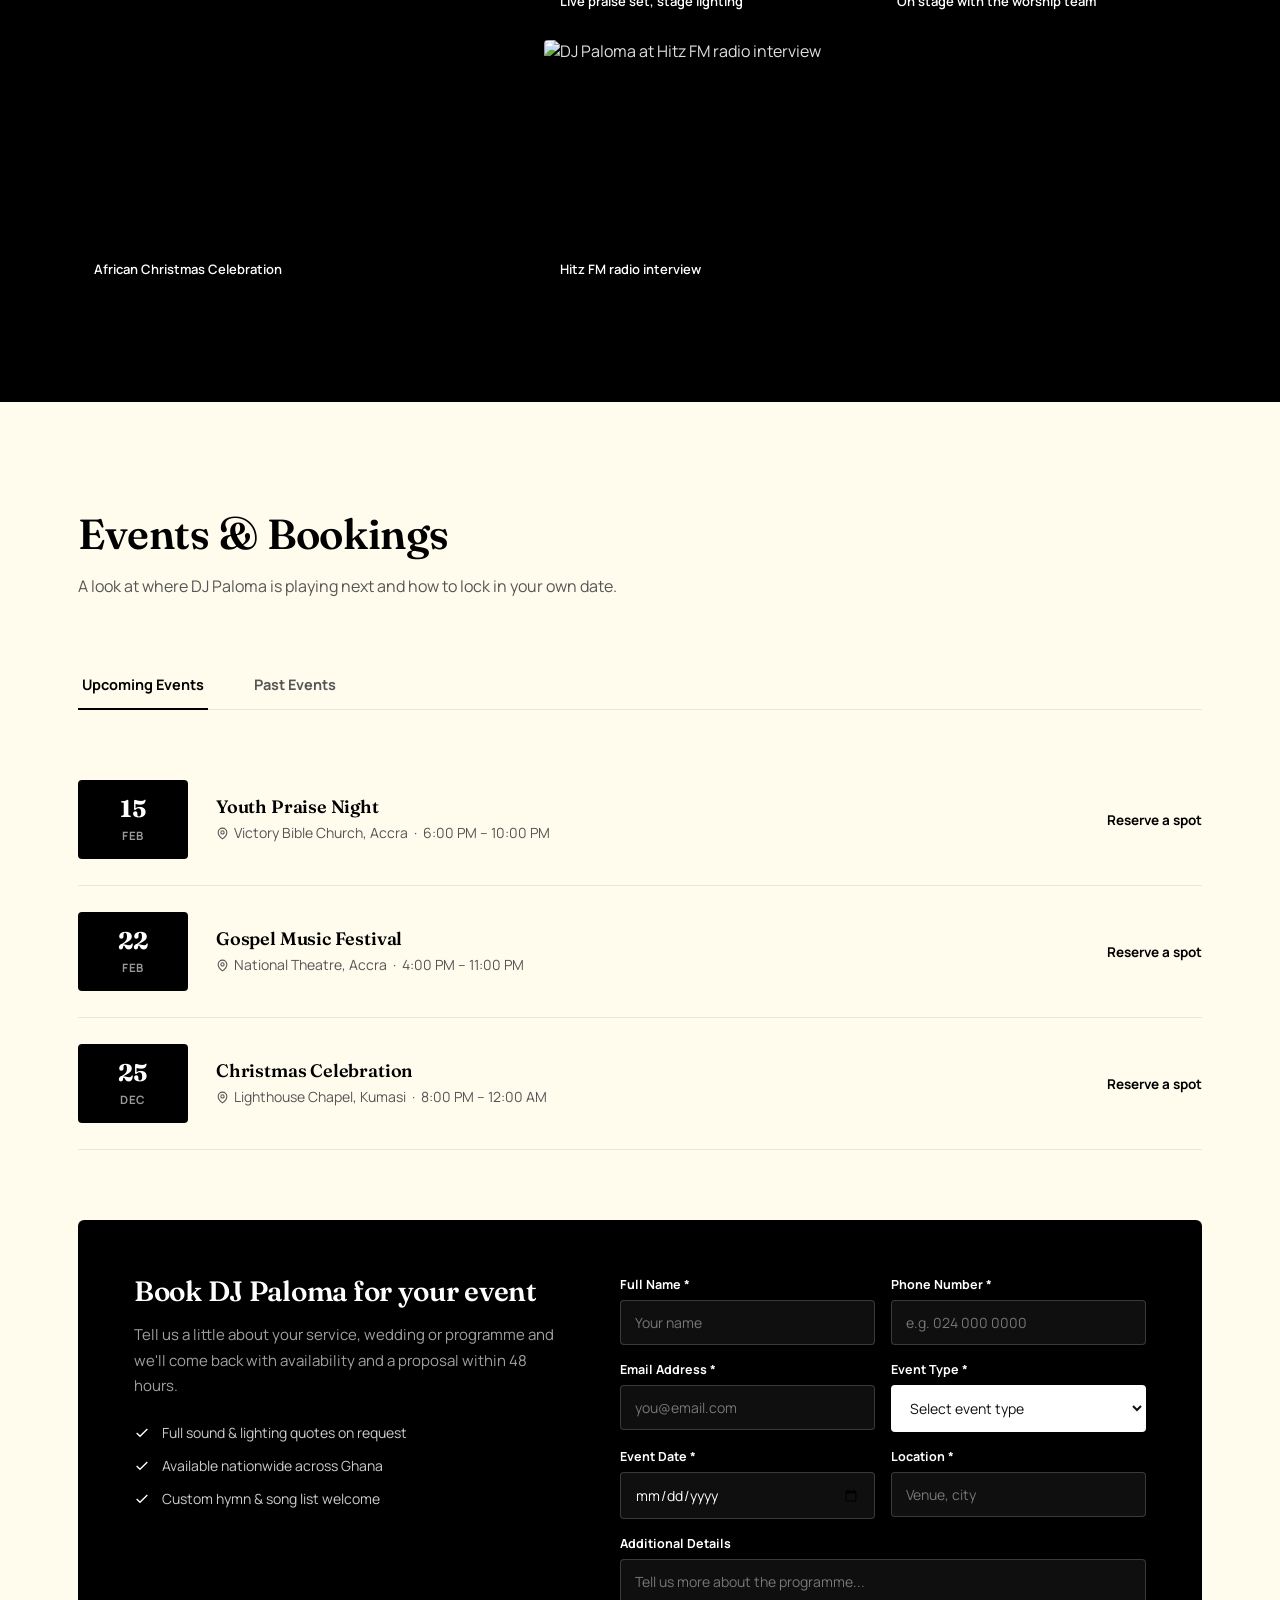
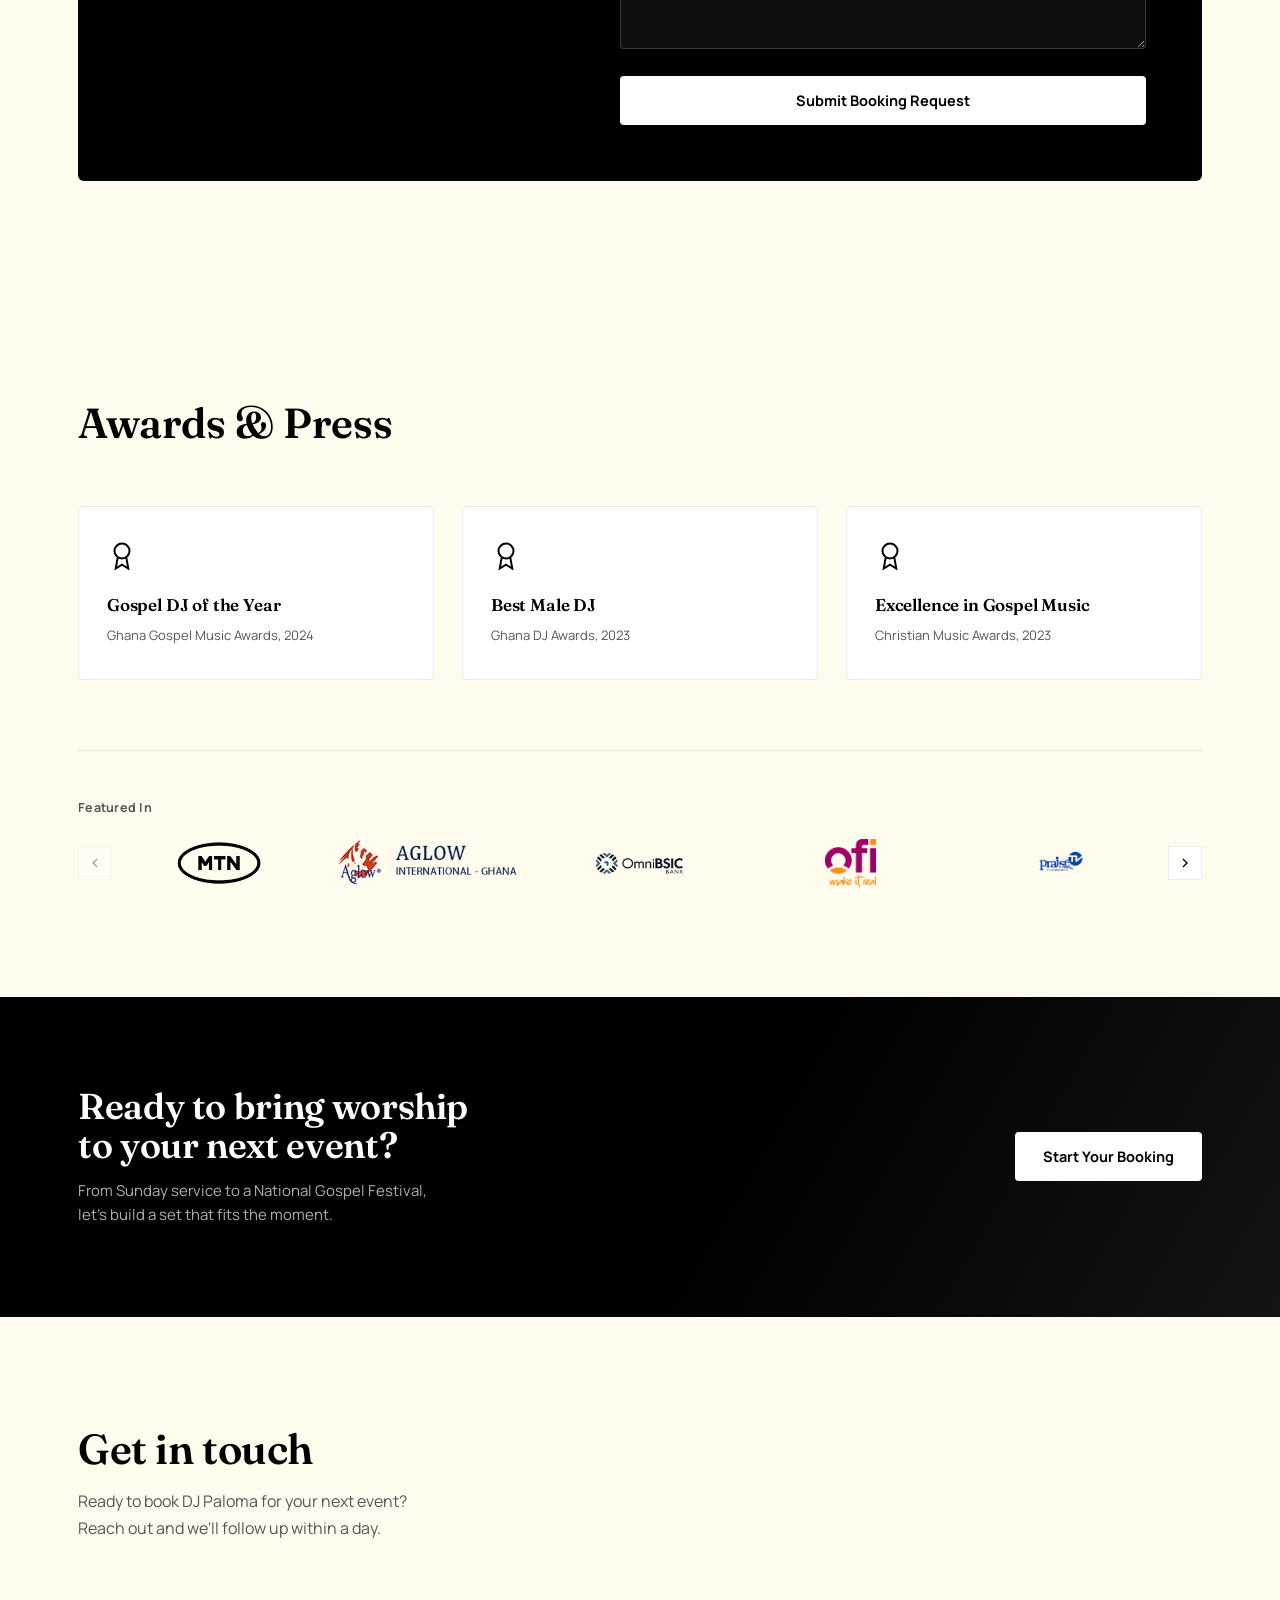
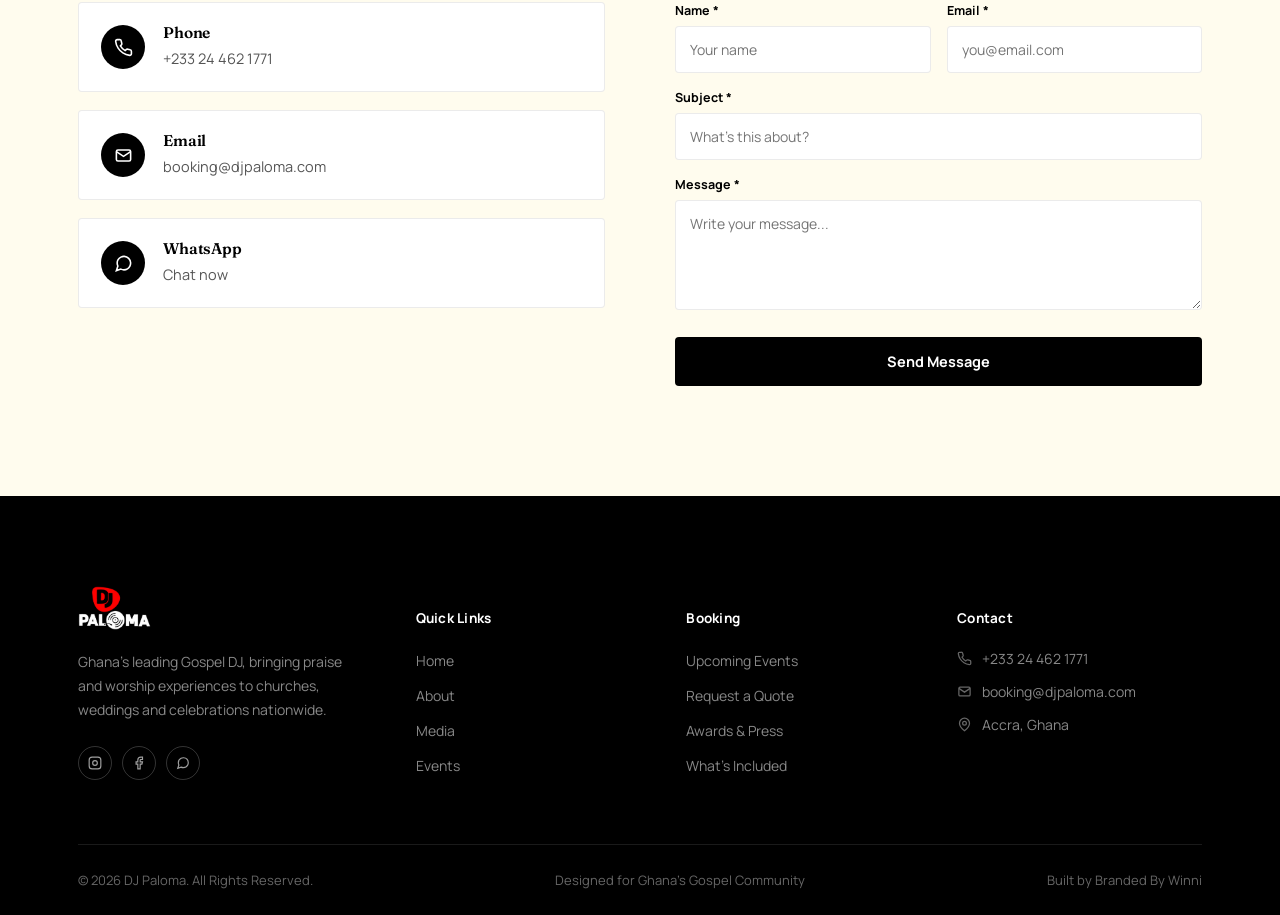
==== commit 1cf5cfc0: "Restore DJ Paloma experience section" ====
--- a/djpaloma-redesign_1.html
+++ b/djpaloma-redesign_1.html
@@ -126,7 +126,7 @@
   .slide strong{
     display:block;
     text-align:left;
-    font-size:clamp(30px,5.4vw,52px);
+    font-size:clamp(35px,5.4vw,57px);
     line-height:calc(1.08em - 5px);
     color:#ffffff;
     font-weight:650;
@@ -149,17 +149,6 @@
   .slide-dots{display:flex;gap:9px;margin-top:52px;}
   .slide-dots button{width:28px;height:3px;background:rgba(255,255,255,0.25);border-radius:2px;transition:background .2s;}
   .slide-dots button.active{background:var(--accent);}
-
-  /* ---------- ticker ---------- */
-  .ticker-band{
-    background:#000000;color:#ffffff;
-    overflow:hidden;white-space:nowrap;
-    border-bottom:1px solid rgba(255,255,255,0.1);
-  }
-  .ticker-inner{display:inline-flex;animation:scroll 26s linear infinite;padding:14px 0;}
-  .ticker-inner span{font-size:13.5px;font-weight:700;margin-right:46px;display:inline-flex;align-items:center;gap:10px;}
-  .ticker-inner span::before{content:"✦";color:#666666;}
-  @keyframes scroll{from{transform:translateX(0);}to{transform:translateX(-50%);}}
 
   /* ---------- section shells ---------- */
   section{padding:110px 0;}
@@ -200,8 +189,8 @@
   }
   .portrait-tag strong{display:block;font-family:'Fraunces',serif;font-size:16px;font-weight:600;}
   .portrait-tag span{font-size:12.5px;color:#cccccc;}
-  .about-copy .kicker{font-size:26px;}
-  .about-copy h3{font-size:16px;margin-bottom:18px;color:var(--ink);}
+  .about-copy .kicker{font-size:26px;line-height:1.1;}
+  .about-copy h3{font-size:16px;margin-bottom:18px;color:var(--ink);font-weight:700;}
   .about-copy p{color:var(--muted);font-size:15.5px;line-height:1.75;margin-bottom:16px;}
   .mission-box{
     border-left:3px solid #000000;
@@ -211,18 +200,18 @@
   }
   .mission-box span{color:#000000;font-weight:700;font-size:12px;letter-spacing:.04em;text-transform:uppercase;}
   .mission-box p{color:var(--ink);font-size:15px;margin-top:8px;line-height:1.6;}
-  .stat-row{display:flex;gap:0;border-top:1px solid var(--line);padding-top:28px;}
-  .stat{flex:1;padding-right:24px;}
-  .stat strong{font-family:'Fraunces',serif;font-size:34px;color:var(--ink);display:block;}
-  .stat span{font-size:13px;color:var(--muted);}
+  .stat-row{display:flex;gap:10px;border-top:1px solid var(--line);padding-top:28px;align-items:flex-end;justify-content:space-between;flex-wrap:nowrap;}
+  .stat{flex:1 1 0;min-width:0;}
+  .stat strong{font-family:'Fraunces',serif;font-size:24px;color:var(--ink);display:block;line-height:1;letter-spacing:-0.04em;}
+  .stat span{font-size:10.5px;color:var(--muted);display:block;line-height:1.3;white-space:nowrap;}
 
   /* ---------- feature grid ---------- */
-  .feature-grid{display:grid;grid-template-columns:repeat(3,1fr);gap:1px;background:var(--line);border:1px solid var(--line);}
-  .feature-card{background:var(--paper);padding:38px 32px;transition:background .2s;}
+  .feature-grid{display:grid;grid-template-columns:repeat(2,1fr);gap:12px;}
+  .feature-card{background:var(--paper);padding:26px 22px;transition:background .2s;border:1px solid var(--line);min-height:150px;display:flex;align-items:flex-start;gap:16px;}
   .feature-card:hover{background:rgba(248,7,7,0.12);}
-  .feature-num{font-family:'Fraunces',serif;font-size:13px;color:#555555;font-weight:600;margin-bottom:18px;display:block;}
-  .feature-card h4{font-size:18px;margin-bottom:10px;color:var(--ink);}
-  .feature-card p{font-size:14.5px;color:var(--muted);line-height:1.6;}
+  .feature-num{font-family:'Fraunces',serif;font-size:42px;line-height:1;color:var(--ink);opacity:.75;min-width:52px;}
+  .feature-card h4{font-size:18px;margin:0 0 8px;color:var(--ink);font-weight:700;line-height:1.3;}
+  .feature-card p{display:block;margin:0;color:var(--muted);font-size:14px;line-height:1.7;}
 
   /* ---------- why band (3 image cards) ---------- */
   .why-head{display:flex;justify-content:space-between;align-items:flex-end;margin-bottom:52px;flex-wrap:wrap;gap:20px;}
@@ -410,6 +399,12 @@
     .booking-panel{grid-template-columns:1fr;padding:36px;}
   }
   @media(max-width:760px){
+    .hero{min-height:480px;}
+    .hero .wrap{padding-top:42px;padding-bottom:42px;}
+    .hero-photo{background-size:auto 100%;background-position:center center;}
+    .slide strong{font-size:clamp(20px,9vw,32px);line-height:1.02;}
+    .slide p.lede{font-size:15px;line-height:1.55;}
+    .hero-ctas{gap:10px;margin-top:26px;}
     .navlinks{
       position:fixed;top:78px;left:0;right:0;
       background:#ffffff;
@@ -422,6 +417,7 @@
     }
     .navlinks.open{transform:translateY(0);}
     .navlinks a{color:#000000;font-size:16px;}
+    .navlinks a.book-btn{width:100%;text-align:center;}
     .navtoggle{display:block;}
     .feature-grid,.why-grid,.awards-grid{grid-template-columns:1fr;}
     .footer-top{grid-template-columns:1fr;}
@@ -433,6 +429,7 @@
     .why-head{align-items:flex-start;}
     .press-logo{flex-basis:calc((100% - 24px) / 2);}
   }
+
 </style>
 </head>
 <body>
@@ -462,7 +459,7 @@
   <div class="wrap">
     <div class="slide-track">
       <div class="slide active">
-        <strong>Praise and Worship <br> That moves the room</strong>
+        <strong>Praise and Worship That moves the room</strong>
         <p class="lede">DJ Paloma blends contemporary gospel, live praise breaks and timeless worship classics into a single unforgettable set.</p>
         <div class="hero-ctas">
           <a href="#contact" class="btn-primary">Check availabilty</a>
@@ -471,16 +468,6 @@
     </div>
   </div>
 </section>
-
-<!-- ================= TICKER ================= -->
-<div class="ticker-band">
-  <div class="ticker-inner" id="tickerInner">
-    <span>Gospel DJ of the Year 2024 — Ghana Gospel Music Awards</span>
-    <span>Booking now open for Christmas &amp; New Year services</span>
-    <span>Available for churches, weddings, conferences &amp; festivals</span>
-    <span>Follow @gh.djpaloma for weekly praise mixes</span>
-  </div>
-</div>
 
 <!-- ================= ABOUT ================= -->
 <section id="about">
@@ -523,33 +510,45 @@
     <div class="feature-grid">
       <div class="feature-card">
         <span class="feature-num">01</span>
-        <h4>Live Praise Sets</h4>
-        <p>Reading the room in real time to build praise breaks that rise and fall with the congregation.</p>
+        <div class="feature-copy">
+          <h4>Live Praise Sets</h4>
+          <p>Reading the room in real time to build praise breaks that rise and fall with the congregation.</p>
+        </div>
       </div>
       <div class="feature-card">
         <span class="feature-num">02</span>
-        <h4>Curated Song Flow</h4>
-        <p>Contemporary gospel and timeless worship classics sequenced for one continuous emotional arc.</p>
+        <div class="feature-copy">
+          <h4>Curated Song Flow</h4>
+          <p>Contemporary gospel and timeless worship classics sequenced for one continuous emotional arc.</p>
+        </div>
       </div>
       <div class="feature-card">
         <span class="feature-num">03</span>
-        <h4>Sound &amp; Lighting</h4>
-        <p>Full PA and lighting coordination available for churches, halls and outdoor gospel festivals.</p>
+        <div class="feature-copy">
+          <h4>Sound &amp; Lighting</h4>
+          <p>Full PA and lighting coordination available for churches, halls and outdoor gospel festivals.</p>
+        </div>
       </div>
       <div class="feature-card">
         <span class="feature-num">04</span>
-        <h4>MC &amp; Hosting</h4>
-        <p>Light hosting between sets to keep programme flow smooth for pastors and event organisers.</p>
+        <div class="feature-copy">
+          <h4>MC &amp; Hosting</h4>
+          <p>Light hosting between sets to keep programme flow smooth for pastors and event organisers.</p>
+        </div>
       </div>
       <div class="feature-card">
         <span class="feature-num">05</span>
-        <h4>Custom Playlists</h4>
-        <p>Send a list of favourite hymns or artists and they're woven directly into the set.</p>
+        <div class="feature-copy">
+          <h4>Custom Playlists</h4>
+          <p>Send a list of favourite hymns or artists and they're woven directly into the set.</p>
+        </div>
       </div>
       <div class="feature-card">
         <span class="feature-num">06</span>
-        <h4>On-Time, Every Time</h4>
-        <p>Full setup ahead of programme start, with a sound check run before guests arrive.</p>
+        <div class="feature-copy">
+          <h4>On-Time, Every Time</h4>
+          <p>Full setup ahead of programme start, with a sound check run before guests arrive.</p>
+        </div>
       </div>
     </div>
   </div>
@@ -807,10 +806,6 @@
 </button>
 
 <script>
-  // ticker duplicate for seamless loop
-  const ticker = document.getElementById('tickerInner');
-  ticker.innerHTML += ticker.innerHTML;
-
   // featured brands carousel
   const pressViewport = document.getElementById('pressViewport');
   const pressPrev = document.getElementById('pressPrev');
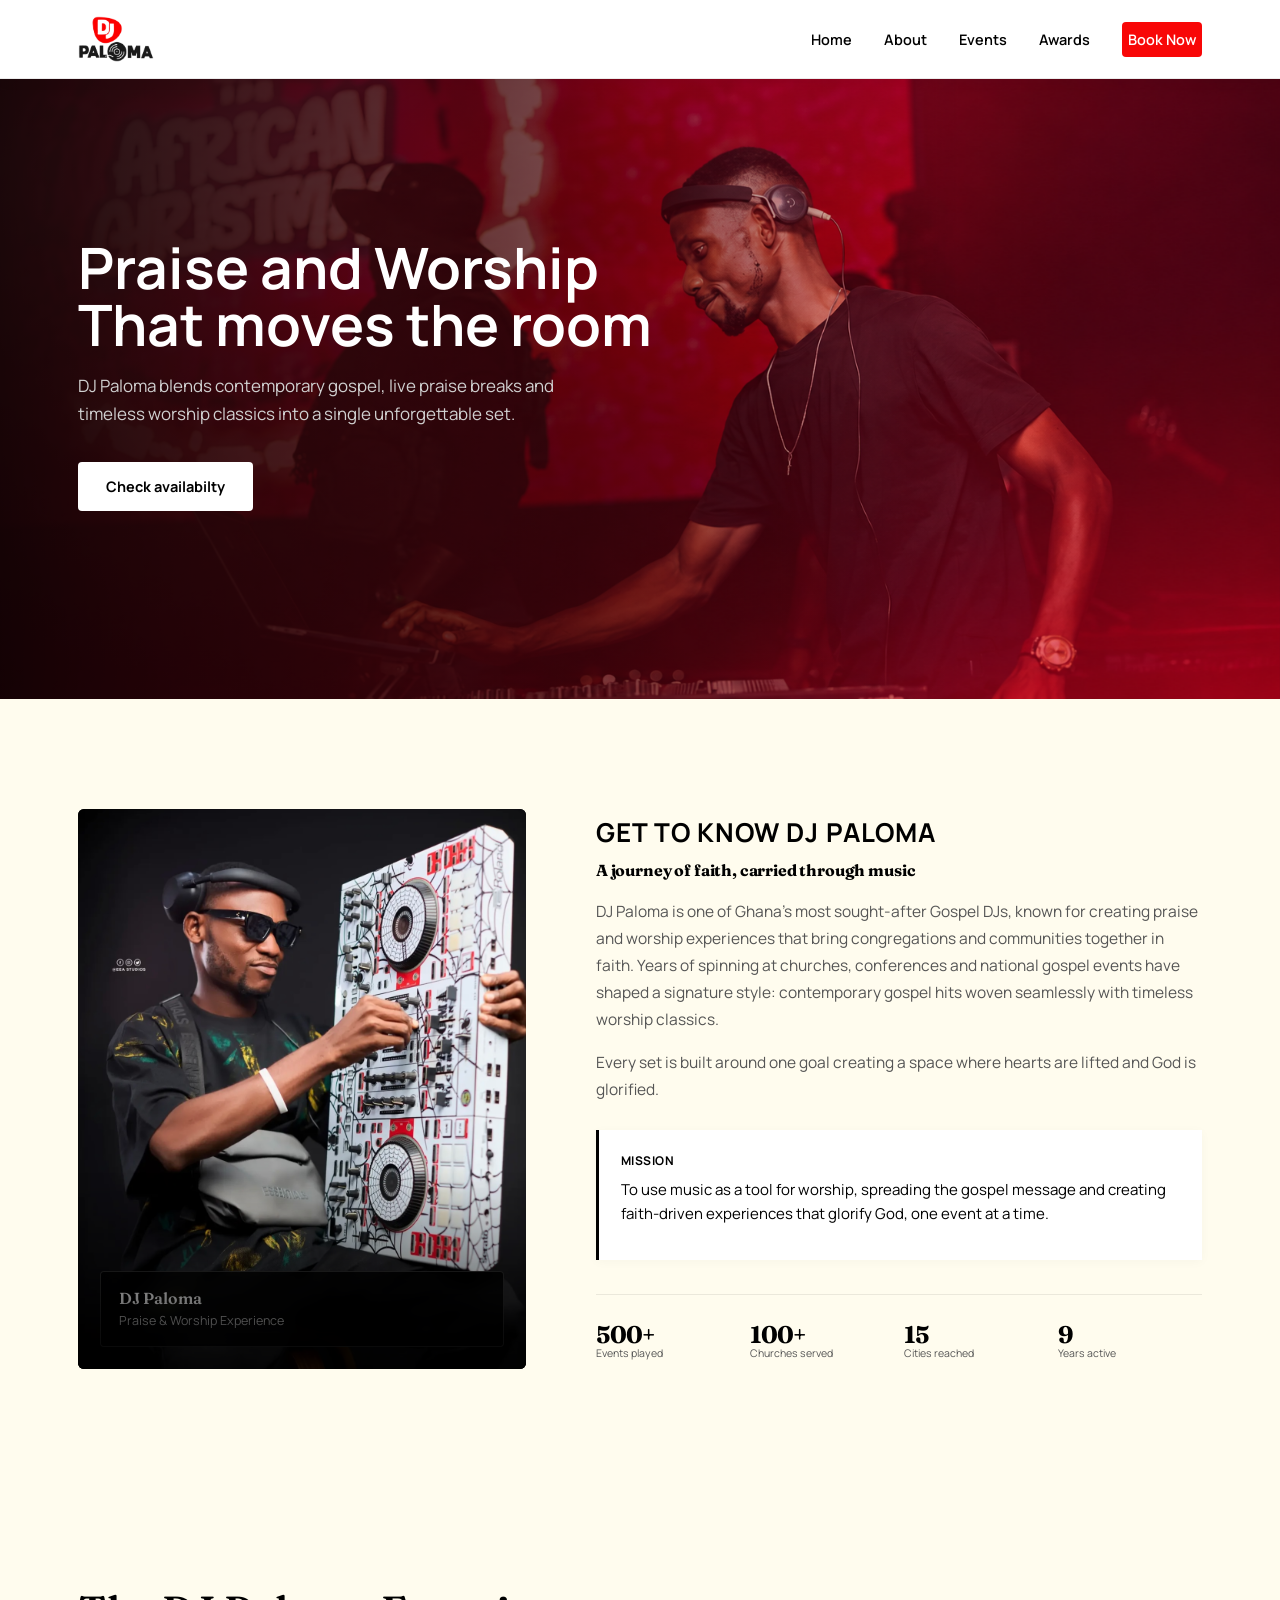
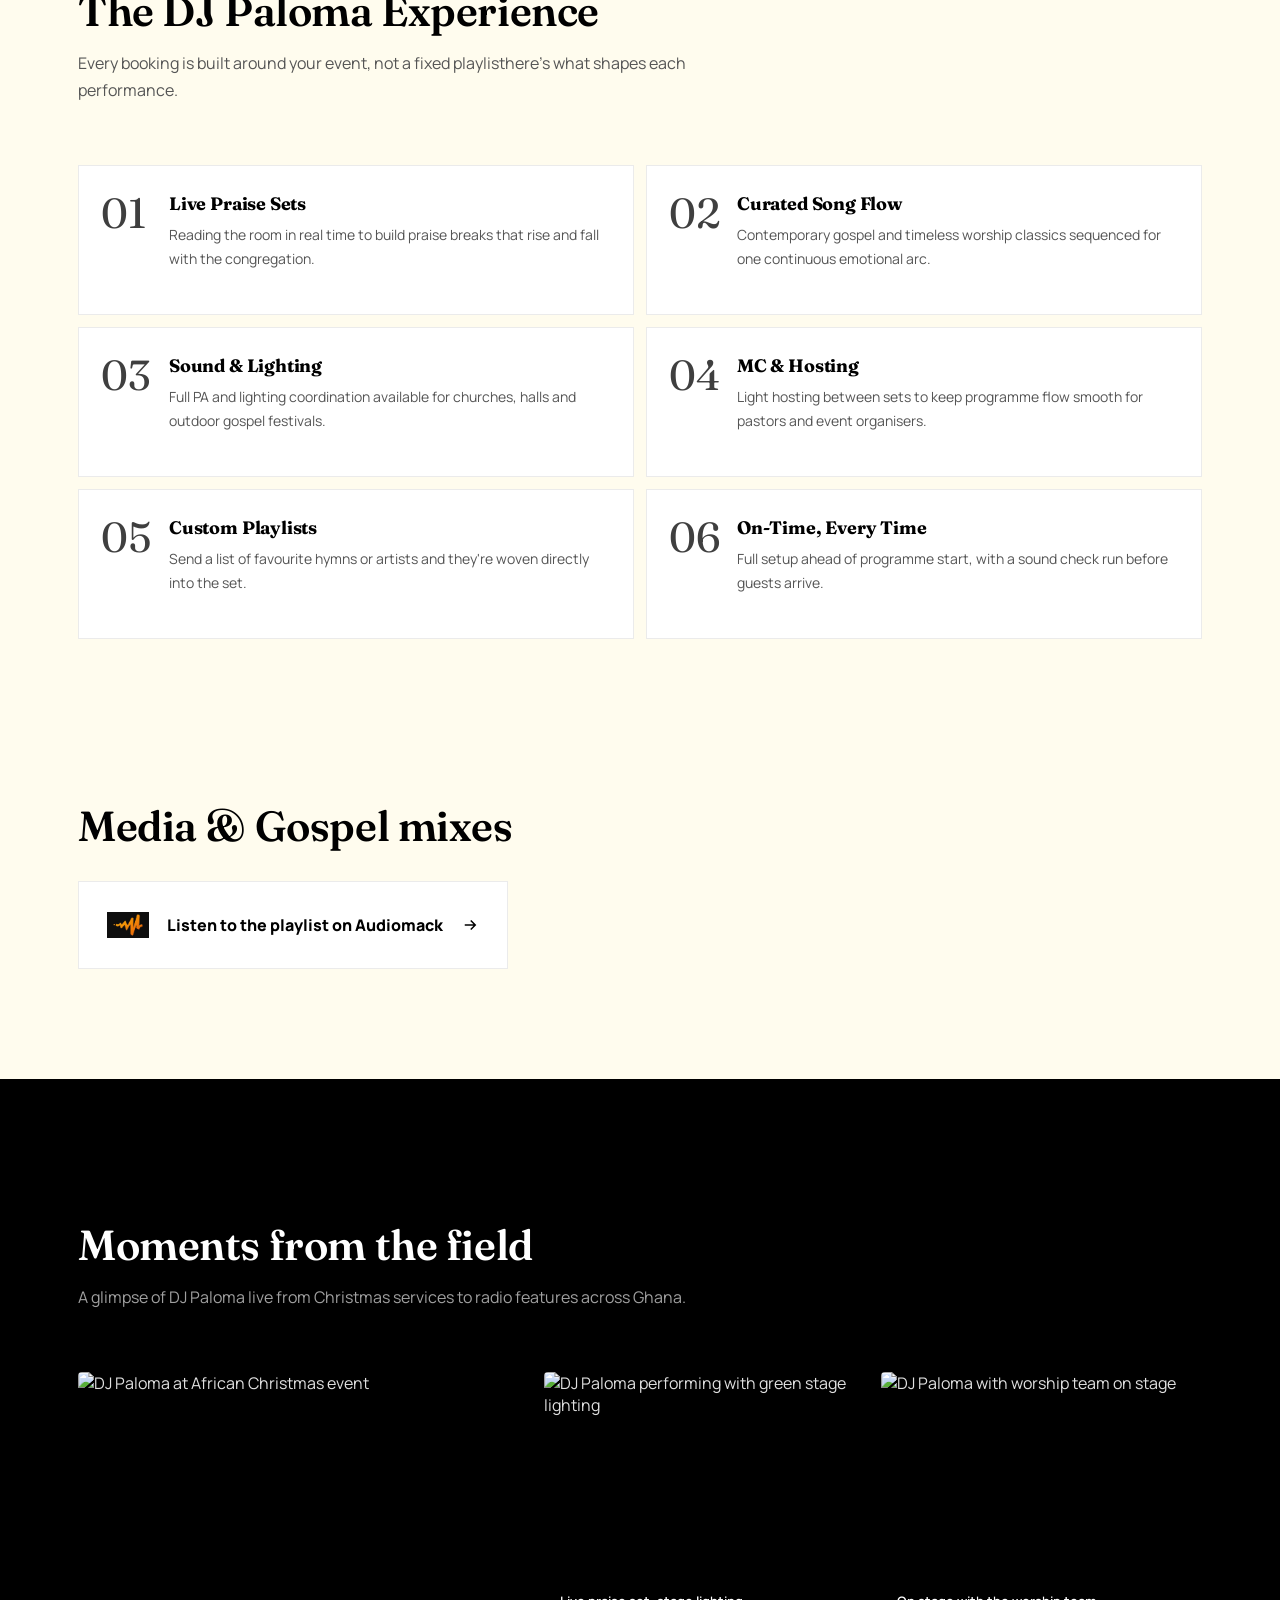
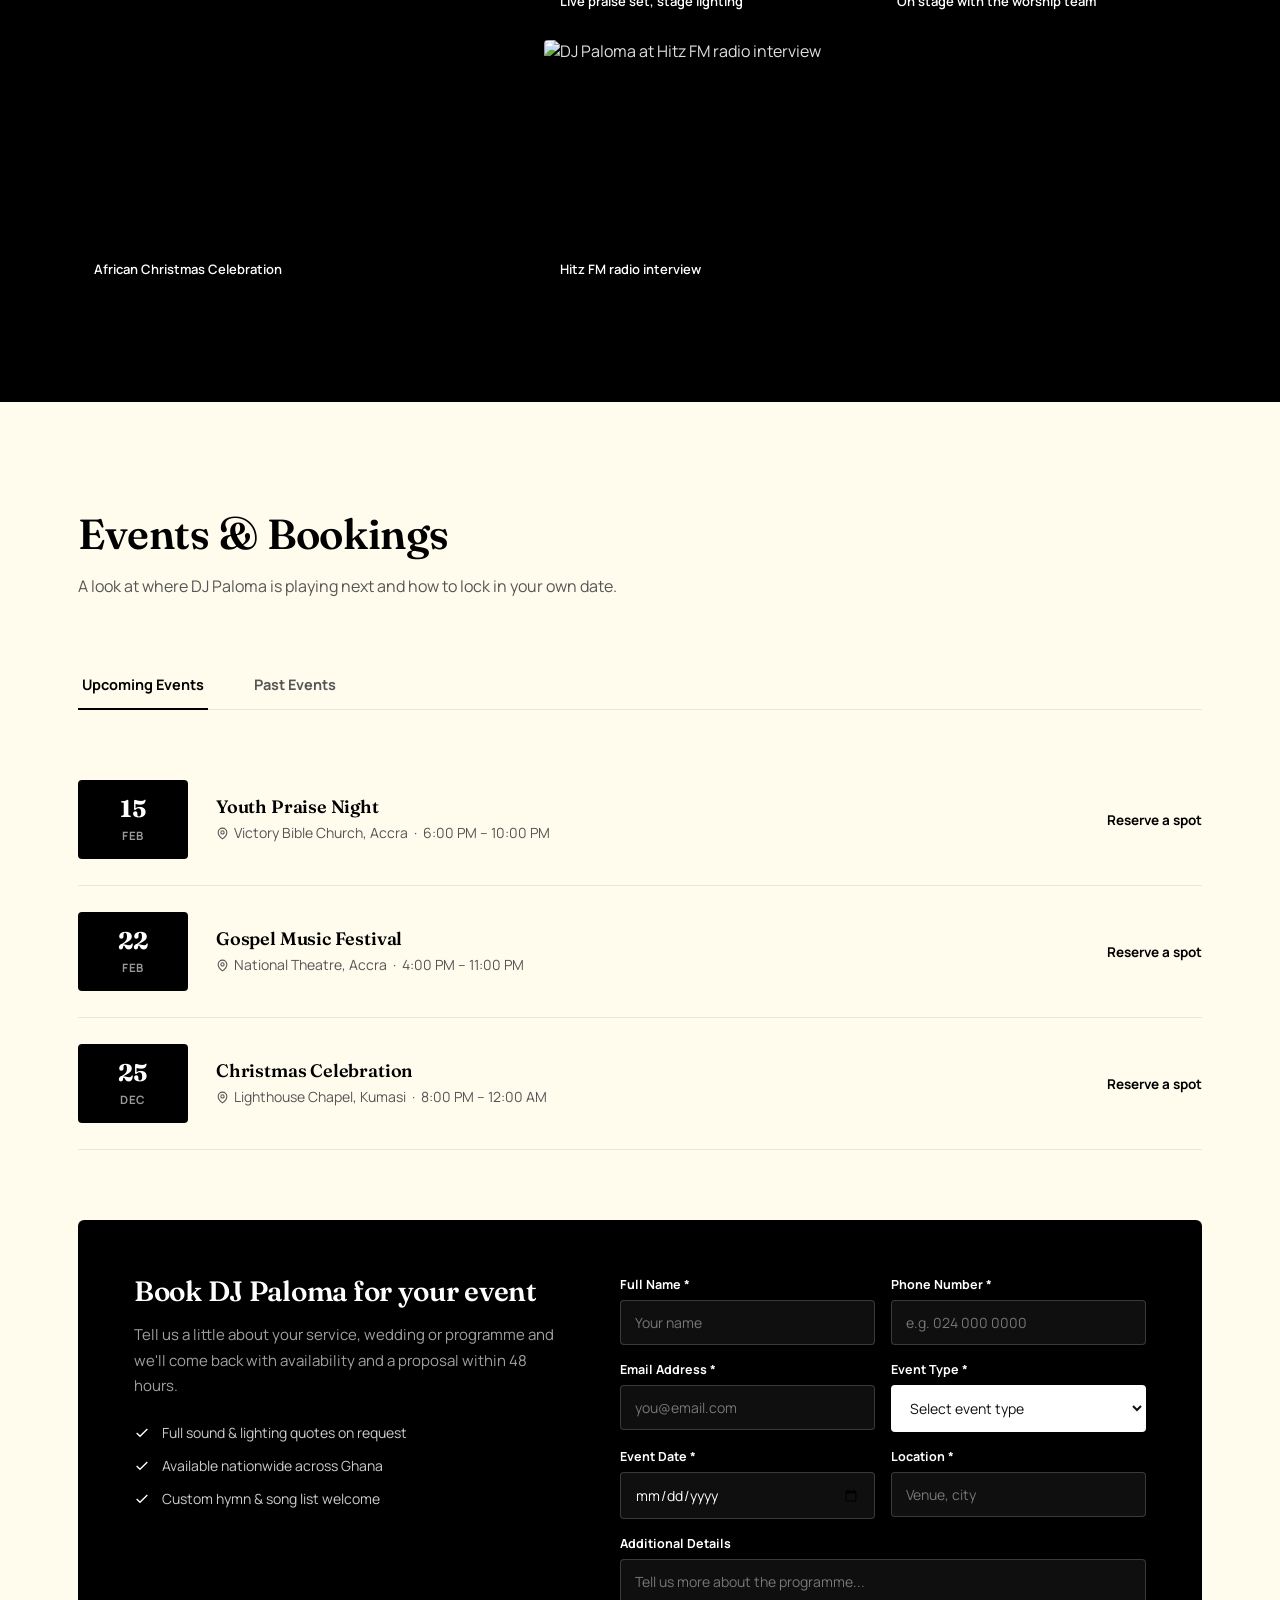
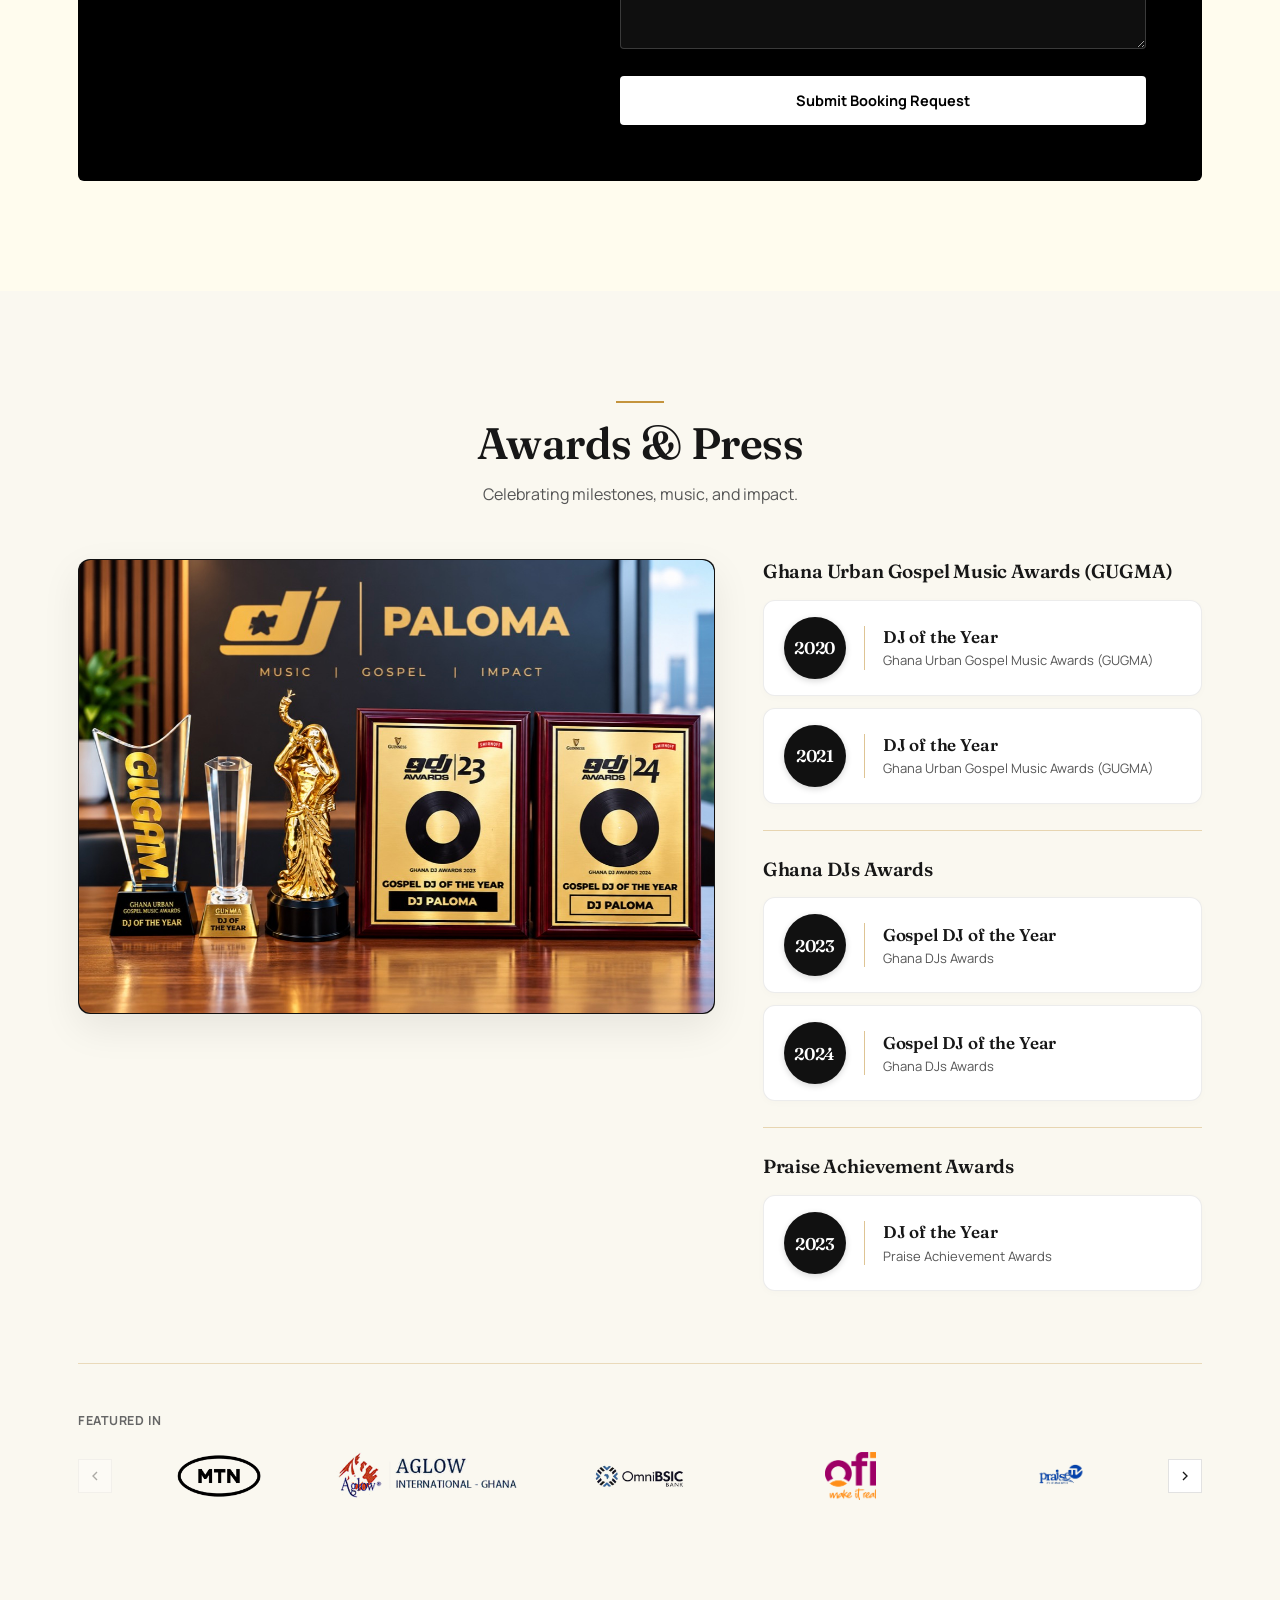
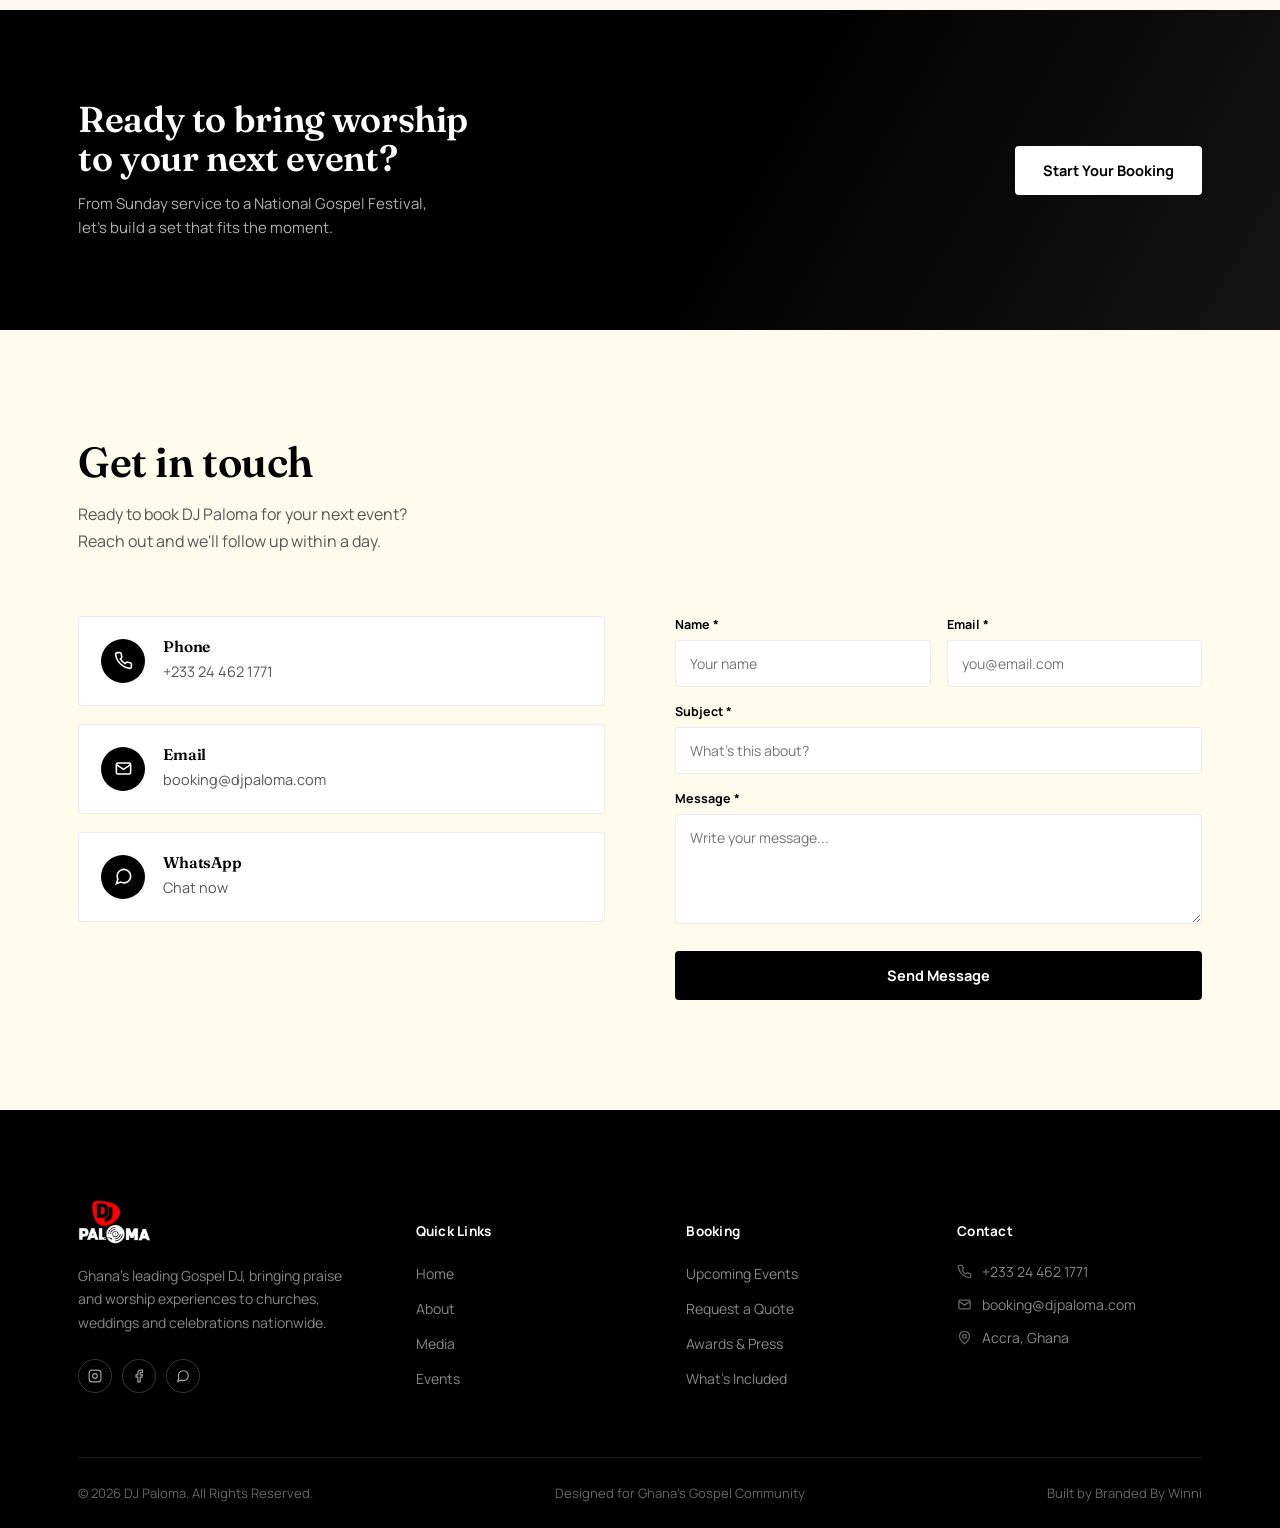
==== commit 570c3344: "Redesign Awards & Press section with editorial layout and updated awards" ====
--- a/djpaloma-redesign_1.html
+++ b/djpaloma-redesign_1.html
@@ -308,14 +308,230 @@
   }
   .submit-btn:hover{background:#e6e6e6;}
 
-  /* ---------- awards ---------- */
-  .awards-grid{display:grid;grid-template-columns:repeat(3,1fr);gap:28px;margin-bottom:70px;}
-  .award-card{
-    background:var(--paper);border:1px solid var(--line);padding:34px 28px;text-align:left;border-radius:4px;position:relative;
-  }
-  .award-card svg{width:30px;height:30px;color:#000000;margin-bottom:20px;}
-  .award-card h4{font-size:17px;margin-bottom:8px;}
-  .award-card span{font-size:13px;color:var(--muted);}
+  /* ---------- awards & press (editorial redesign) ---------- */
+  #awards {
+    background: #FAF8F0;
+    color: #171717;
+    padding: 110px 0;
+  }
+  .awards-header {
+    text-align: center;
+    max-width: 680px;
+    margin: 0 auto 52px auto;
+  }
+  .awards-gold-dash {
+    width: 48px;
+    height: 2px;
+    background: #C4943D;
+    margin: 0 auto 16px auto;
+  }
+  .awards-title {
+    font-family: 'Fraunces', serif;
+    font-size: clamp(32px, 3.8vw, 44px);
+    font-weight: 600;
+    color: #171717;
+    letter-spacing: -0.01em;
+    margin: 0;
+    line-height: 1.1;
+  }
+  .awards-subtitle {
+    font-family: 'Manrope', sans-serif;
+    font-size: 16px;
+    color: #555555;
+    margin-top: 14px;
+    line-height: 1.6;
+  }
+  .awards-showcase {
+    display: grid;
+    grid-template-columns: 1.45fr 1fr;
+    gap: 48px;
+    align-items: start;
+    margin-bottom: 72px;
+  }
+  .awards-photo-col {
+    position: sticky;
+    top: 96px;
+  }
+  .awards-photo-frame {
+    position: relative;
+    border-radius: 12px;
+    overflow: hidden;
+    background: #111111;
+    border: 1px solid rgba(23, 23, 23, 0.08);
+    box-shadow: 0 14px 38px rgba(0, 0, 0, 0.08);
+  }
+  .awards-real-img {
+    width: 100%;
+    height: auto;
+    display: block;
+    object-fit: cover;
+    border-radius: 12px;
+    transition: transform 0.4s ease;
+  }
+  .awards-photo-frame:hover .awards-real-img {
+    transform: scale(1.015);
+  }
+  .awards-history-col {
+    display: flex;
+    flex-direction: column;
+    gap: 0;
+  }
+  .awards-category-block {
+    display: flex;
+    flex-direction: column;
+    gap: 12px;
+  }
+  .awards-cat-title {
+    font-family: 'Fraunces', serif;
+    font-size: 19px;
+    font-weight: 600;
+    color: #171717;
+    margin: 0 0 4px 0;
+    letter-spacing: -0.01em;
+    line-height: 1.3;
+  }
+  .awards-cat-divider {
+    border: none;
+    height: 1px;
+    background: #C4943D;
+    opacity: 0.35;
+    margin: 26px 0;
+  }
+  .award-editorial-card {
+    background: #ffffff;
+    border: 1px solid rgba(23, 23, 23, 0.08);
+    border-radius: 12px;
+    padding: 16px 20px;
+    display: flex;
+    align-items: center;
+    gap: 18px;
+    box-shadow: 0 2px 8px rgba(0, 0, 0, 0.02);
+    transition: transform 0.2s ease, box-shadow 0.2s ease, border-color 0.2s ease;
+    cursor: default;
+  }
+  .award-editorial-card:hover {
+    transform: translateY(-2px);
+    border-color: rgba(196, 148, 61, 0.45);
+    box-shadow: 0 8px 22px rgba(0, 0, 0, 0.05);
+  }
+  .award-editorial-card:focus-visible {
+    outline: 2px solid #C4943D;
+    outline-offset: 2px;
+  }
+  .award-badge-circle {
+    width: 62px;
+    height: 62px;
+    min-width: 62px;
+    border-radius: 50%;
+    background: #111111;
+    color: #ffffff;
+    display: flex;
+    align-items: center;
+    justify-content: center;
+    font-family: 'Fraunces', serif;
+    font-size: 17px;
+    font-weight: 600;
+    letter-spacing: -0.02em;
+    box-shadow: 0 2px 6px rgba(0, 0, 0, 0.16);
+    flex-shrink: 0;
+    user-select: none;
+  }
+  .award-vert-line {
+    width: 1px;
+    height: 44px;
+    background: #C4943D;
+    opacity: 0.55;
+    flex-shrink: 0;
+  }
+  .award-text-group {
+    display: flex;
+    flex-direction: column;
+    gap: 4px;
+    min-width: 0;
+  }
+  .award-text-title {
+    font-family: 'Fraunces', serif;
+    font-size: 17px;
+    font-weight: 600;
+    color: #171717;
+    margin: 0;
+    line-height: 1.25;
+    letter-spacing: -0.01em;
+  }
+  .award-text-org {
+    font-family: 'Manrope', sans-serif;
+    font-size: 13px;
+    color: #555555;
+    margin: 0;
+    line-height: 1.4;
+    overflow-wrap: break-word;
+  }
+  #awards .press-strip {
+    border-top: 1px solid rgba(196, 148, 61, 0.3);
+    padding-top: 44px;
+  }
+  #awards .press-strip span.label {
+    font-size: 12.5px;
+    color: #666666;
+    font-weight: 700;
+    letter-spacing: .04em;
+    text-transform: uppercase;
+  }
+  #awards .press-arrow {
+    border: 1px solid rgba(23, 23, 23, 0.12);
+    background: #ffffff;
+    color: #171717;
+  }
+  #awards .press-arrow:hover {
+    background: #eae6da;
+  }
+  @media (max-width: 980px) {
+    .awards-showcase {
+      grid-template-columns: 1fr;
+      gap: 40px;
+    }
+    .awards-photo-col {
+      position: static;
+    }
+    .awards-photo-frame {
+      max-width: 680px;
+      margin: 0 auto;
+    }
+  }
+  @media (max-width: 600px) {
+    #awards {
+      padding: 70px 0;
+    }
+    .awards-header {
+      margin-bottom: 36px;
+    }
+    .awards-title {
+      font-size: 28px;
+    }
+    .awards-subtitle {
+      font-size: 14.5px;
+      margin-top: 10px;
+    }
+    .award-editorial-card {
+      padding: 13px 15px;
+      gap: 14px;
+    }
+    .award-badge-circle {
+      width: 54px;
+      height: 54px;
+      min-width: 54px;
+      font-size: 15px;
+    }
+    .award-vert-line {
+      height: 38px;
+    }
+    .award-text-title {
+      font-size: 15.5px;
+    }
+    .award-text-org {
+      font-size: 12px;
+    }
+  }
   .press-strip{border-top:1px solid var(--line);padding-top:44px;}
   .press-strip span.label{font-size:12.5px;color:var(--muted);font-weight:700;letter-spacing:.02em;}
   .press-carousel{display:flex;align-items:center;gap:14px;margin-top:22px;}
@@ -669,29 +885,95 @@
   </div>
 </section>
 
-<!-- ================= AWARDS ================= -->
+<!-- ================= AWARDS & PRESS ================= -->
 <section id="awards">
   <div class="wrap">
-    <div class="section-head">
-      <h2>Awards &amp; Press</h2>
-    </div>
-    <div class="awards-grid">
-      <div class="award-card">
-        <svg viewBox="0 0 24 24" fill="none" stroke="currentColor" stroke-width="1.6"><circle cx="12" cy="8" r="6"/><path d="M8.5 13.5 7 22l5-3 5 3-1.5-8.5"/></svg>
-        <h4>Gospel DJ of the Year</h4>
-        <span>Ghana Gospel Music Awards, 2024</span>
-      </div>
-      <div class="award-card">
-        <svg viewBox="0 0 24 24" fill="none" stroke="currentColor" stroke-width="1.6"><circle cx="12" cy="8" r="6"/><path d="M8.5 13.5 7 22l5-3 5 3-1.5-8.5"/></svg>
-        <h4>Best Male DJ</h4>
-        <span>Ghana DJ Awards, 2023</span>
-      </div>
-      <div class="award-card">
-        <svg viewBox="0 0 24 24" fill="none" stroke="currentColor" stroke-width="1.6"><circle cx="12" cy="8" r="6"/><path d="M8.5 13.5 7 22l5-3 5 3-1.5-8.5"/></svg>
-        <h4>Excellence in Gospel Music</h4>
-        <span>Christian Music Awards, 2023</span>
-      </div>
-    </div>
+    <div class="awards-header">
+      <div class="awards-gold-dash" aria-hidden="true"></div>
+      <h2 class="awards-title">Awards &amp; Press</h2>
+      <p class="awards-subtitle">Celebrating milestones, music, and impact.</p>
+    </div>
+
+    <div class="awards-showcase">
+      <!-- Left: Large Awards Photograph (~60%) -->
+      <div class="awards-photo-col">
+        <div class="awards-photo-frame">
+          <img src="Images/awards.PNG" alt="DJ Paloma official award trophies and plaques including GUGMA, Ghana DJs Awards, and Praise Achievement Awards" class="awards-real-img" loading="lazy">
+        </div>
+      </div>
+
+      <!-- Right: Awards History (~40%) -->
+      <div class="awards-history-col">
+
+        <!-- Category 1: GUGMA -->
+        <div class="awards-category-block">
+          <h3 class="awards-cat-title">Ghana Urban Gospel Music Awards (GUGMA)</h3>
+
+          <div class="award-editorial-card" tabindex="0">
+            <div class="award-badge-circle">2020</div>
+            <div class="award-vert-line" aria-hidden="true"></div>
+            <div class="award-text-group">
+              <h4 class="award-text-title">DJ of the Year</h4>
+              <p class="award-text-org">Ghana Urban Gospel Music Awards (GUGMA)</p>
+            </div>
+          </div>
+
+          <div class="award-editorial-card" tabindex="0">
+            <div class="award-badge-circle">2021</div>
+            <div class="award-vert-line" aria-hidden="true"></div>
+            <div class="award-text-group">
+              <h4 class="award-text-title">DJ of the Year</h4>
+              <p class="award-text-org">Ghana Urban Gospel Music Awards (GUGMA)</p>
+            </div>
+          </div>
+        </div>
+
+        <!-- Divider between Categories -->
+        <hr class="awards-cat-divider" aria-hidden="true">
+
+        <!-- Category 2: Ghana DJs Awards -->
+        <div class="awards-category-block">
+          <h3 class="awards-cat-title">Ghana DJs Awards</h3>
+
+          <div class="award-editorial-card" tabindex="0">
+            <div class="award-badge-circle">2023</div>
+            <div class="award-vert-line" aria-hidden="true"></div>
+            <div class="award-text-group">
+              <h4 class="award-text-title">Gospel DJ of the Year</h4>
+              <p class="award-text-org">Ghana DJs Awards</p>
+            </div>
+          </div>
+
+          <div class="award-editorial-card" tabindex="0">
+            <div class="award-badge-circle">2024</div>
+            <div class="award-vert-line" aria-hidden="true"></div>
+            <div class="award-text-group">
+              <h4 class="award-text-title">Gospel DJ of the Year</h4>
+              <p class="award-text-org">Ghana DJs Awards</p>
+            </div>
+          </div>
+        </div>
+
+        <!-- Divider between Categories -->
+        <hr class="awards-cat-divider" aria-hidden="true">
+
+        <!-- Category 3: Praise Achievement Awards -->
+        <div class="awards-category-block">
+          <h3 class="awards-cat-title">Praise Achievement Awards</h3>
+
+          <div class="award-editorial-card" tabindex="0">
+            <div class="award-badge-circle">2023</div>
+            <div class="award-vert-line" aria-hidden="true"></div>
+            <div class="award-text-group">
+              <h4 class="award-text-title">DJ of the Year</h4>
+              <p class="award-text-org">Praise Achievement Awards</p>
+            </div>
+          </div>
+        </div>
+
+      </div>
+    </div>
+
     <div class="press-strip">
       <span class="label">Featured In</span>
       <div class="press-carousel">
